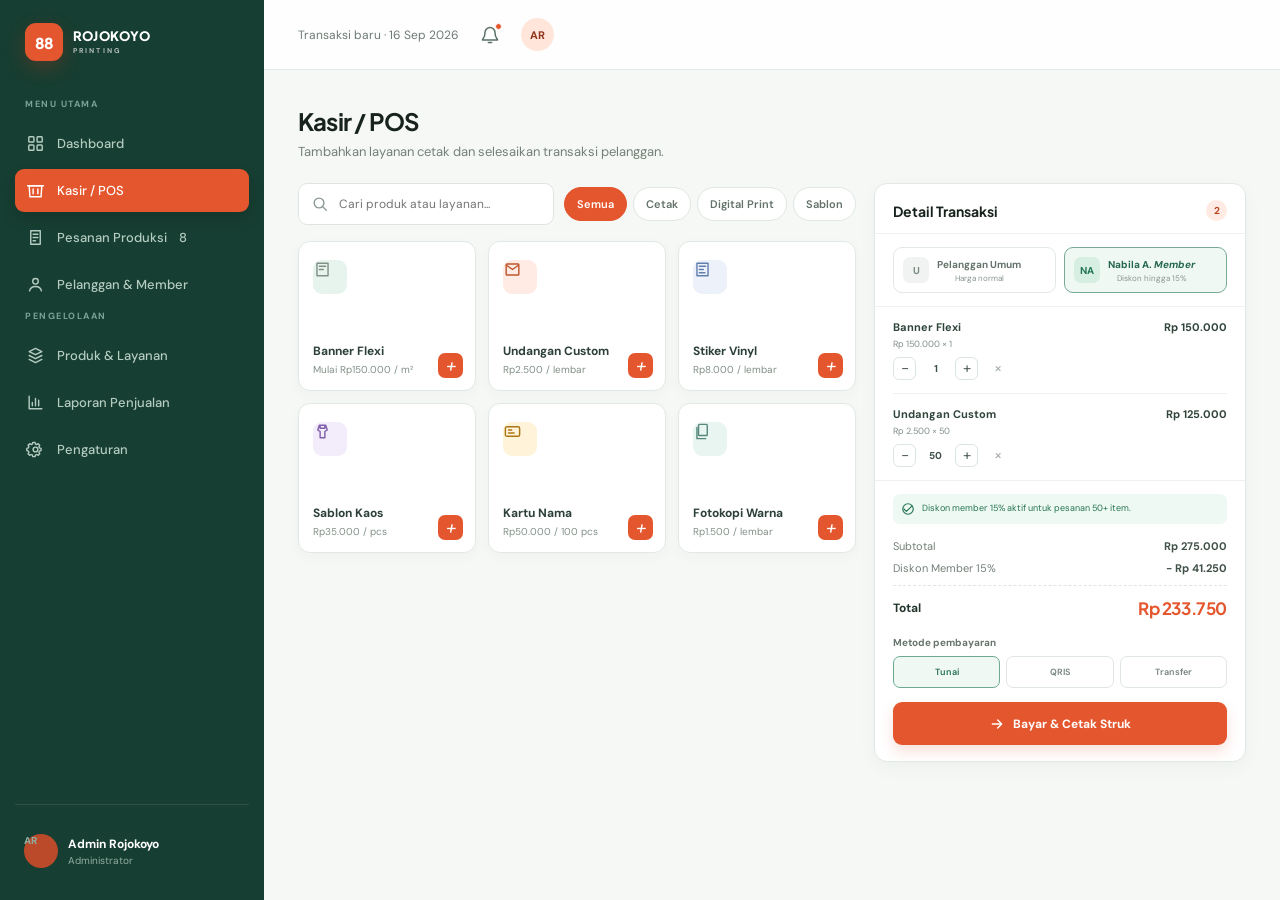
==== pos.html @ 355e7ff4 "Tambah fitur POS" ====
<!DOCTYPE html>
<html lang="id">
  <head>
    <meta charset="UTF-8" />
    <meta name="viewport" content="width=device-width, initial-scale=1.0" />
    <meta name="theme-color" content="#173e32" />
    <title>Kasir / POS | 88 Rojokoyo</title>
    <link rel="preconnect" href="https://fonts.googleapis.com" />
    <link rel="preconnect" href="https://fonts.gstatic.com" crossorigin />
    <link href="https://fonts.googleapis.com/css2?family=DM+Sans:wght@400;500;600;700&family=Plus+Jakarta+Sans:wght@600;700;800&display=swap" rel="stylesheet" />
    <link rel="stylesheet" href="style.css" />
  </head>
  <body>
    <div class="app-shell">
      <aside class="dashboard-sidebar" id="sidebar">
        <a class="brand" href="dashboard.html" aria-label="88 Rojokoyo"><span class="brand__mark">88</span><span class="brand__name">ROJOKOYO<small>PRINTING</small></span></a>
        <nav class="sidebar-menu" aria-label="Navigasi utama">
          <p class="sidebar-menu__label">MENU UTAMA</p>
          <a href="dashboard.html"><svg viewBox="0 0 24 24"><rect x="3.5" y="3.5" width="6.5" height="6.5" rx="1"/><rect x="14" y="3.5" width="6.5" height="6.5" rx="1"/><rect x="3.5" y="14" width="6.5" height="6.5" rx="1"/><rect x="14" y="14" width="6.5" height="6.5" rx="1"/></svg>Dashboard</a>
          <a class="is-active" href="pos.html"><svg viewBox="0 0 24 24"><path d="M4 6h16l-1 14H5L4 6Z"/><path d="M2 6h20M9 10v6M15 10v6"/></svg>Kasir / POS</a>
          <a href="pesanan.html"><svg viewBox="0 0 24 24"><path d="M6 3.5h12v17H6zM9 8h6M9 12h6M9 16h3"/></svg>Pesanan Produksi <span class="menu-badge">8</span></a>
          <a href="pelanggan.html"><svg viewBox="0 0 24 24"><circle cx="12" cy="8" r="3.5"/><path d="M4.5 20c.8-3.5 3.2-5.5 7.5-5.5s6.7 2 7.5 5.5"/></svg>Pelanggan &amp; Member</a>
          <p class="sidebar-menu__label sidebar-menu__label--spaced">PENGELOLAAN</p>
          <a href="produk.html"><svg viewBox="0 0 24 24"><path d="m4 7 8-4 8 4-8 4-8-4Z"/><path d="m4 12 8 4 8-4M4 17l8 4 8-4"/></svg>Produk &amp; Layanan</a>
          <a href="laporan.html"><svg viewBox="0 0 24 24"><path d="M4 20V4M4 20h16M8 16v-4M12 16V7M16 16v-7"/></svg>Laporan Penjualan</a>
          <a href="pengaturan.html"><svg viewBox="0 0 24 24"><circle cx="12" cy="12" r="3"/><path d="M19 13.4v-2.8l-2-.6a7.6 7.6 0 0 0-.7-1.6l1-1.8-2-2-1.8 1.1a7.6 7.6 0 0 0-1.6-.7L11.4 3H8.6L8 5a7.6 7.6 0 0 0-1.6.7L4.6 4.6l-2 2 1.1 1.8A7.6 7.6 0 0 0 3 10l-2 .6v2.8l2 .6c.2.6.4 1.1.7 1.6l-1.1 1.8 2 2 1.8-1.1c.5.3 1 .5 1.6.7l.6 2h2.8l.6-2c.6-.2 1.1-.4 1.6-.7l1.8 1.1 2-2-1.1-1.8c.3-.5.5-1 .7-1.6l2-.6Z"/></svg>Pengaturan</a>
        </nav>
        <div class="sidebar-bottom"><div class="sidebar-user"><span class="user-avatar">AR</span><span><strong>Admin Rojokoyo</strong><span>Administrator</span></span></div></div>
      </aside>
      <div class="sidebar-overlay" id="sidebarOverlay"></div>
      <main class="dashboard-main">
        <header class="dashboard-header"><button class="menu-button" id="sidebarToggle" type="button" aria-label="Buka menu"><svg viewBox="0 0 24 24"><path d="M4 7h16M4 12h16M4 17h16"/></svg></button><div class="dashboard-header__right"><span class="header-date">Transaksi baru · 16 Sep 2026</span><button class="notification-button" type="button" aria-label="Notifikasi"><svg viewBox="0 0 24 24"><path d="M18 9a6 6 0 0 0-12 0c0 7-3 7-3 9h18c0-2-3-2-3-9M10 21h4"/></svg><i></i></button><span class="header-avatar">AR</span></div></header>
        <div class="dashboard-content pos-content">
          <section class="pos-title"><h1>Kasir / POS</h1><p>Tambahkan layanan cetak dan selesaikan transaksi pelanggan.</p></section>
          <div class="pos-layout">
            <section class="pos-products" aria-label="Produk dan layanan">
              <div class="pos-toolbar"><label class="product-search"><svg viewBox="0 0 24 24"><circle cx="10.7" cy="10.7" r="6.5"/><path d="m16 16 4.5 4.5"/></svg><input id="productSearch" type="search" placeholder="Cari produk atau layanan..." /></label><div class="category-filters" id="categoryFilters"><button class="is-active" data-category="all">Semua</button><button data-category="cetak">Cetak</button><button data-category="digital">Digital Print</button><button data-category="sablon">Sablon</button></div></div>
              <div class="product-grid" id="productGrid">
                <button class="product-card" data-id="banner" data-category="cetak"><span class="product-card__icon"><svg viewBox="0 0 24 24"><path d="M5 4h14v16H5zM8 8h8M8 12h5"/></svg></span><strong>Banner Flexi</strong><span>Mulai Rp150.000 / m²</span><i class="product-card__add">+</i></button>
                <button class="product-card" data-id="undangan" data-category="cetak"><span class="product-card__icon"><svg viewBox="0 0 24 24"><rect x="4" y="5" width="16" height="14" rx="1"/><path d="m5 7 7 5 7-5"/></svg></span><strong>Undangan Custom</strong><span>Rp2.500 / lembar</span><i class="product-card__add">+</i></button>
                <button class="product-card" data-id="stiker" data-category="digital"><span class="product-card__icon"><svg viewBox="0 0 24 24"><path d="M5 4h14v16H5z"/><path d="M8 8h8M8 12h5M8 16h7"/></svg></span><strong>Stiker Vinyl</strong><span>Rp8.000 / lembar</span><i class="product-card__add">+</i></button>
                <button class="product-card" data-id="sablon" data-category="sablon"><span class="product-card__icon"><svg viewBox="0 0 24 24"><path d="M8 4h8l2 6-3 2v8H9v-8l-3-2 2-6ZM9 4v4h6V4"/></svg></span><strong>Sablon Kaos</strong><span>Rp35.000 / pcs</span><i class="product-card__add">+</i></button>
                <button class="product-card" data-id="kartu" data-category="cetak"><span class="product-card__icon"><svg viewBox="0 0 24 24"><rect x="3" y="6" width="18" height="12" rx="2"/><path d="M7 10h4M7 14h7"/></svg></span><strong>Kartu Nama</strong><span>Rp50.000 / 100 pcs</span><i class="product-card__add">+</i></button>
                <button class="product-card" data-id="fotokopi" data-category="digital"><span class="product-card__icon"><svg viewBox="0 0 24 24"><rect x="7" y="3" width="11" height="14" rx="1"/><path d="M5"/><path d="M5 7v14h11"/></svg></span><strong>Fotokopi Warna</strong><span>Rp1.500 / lembar</span><i class="product-card__add">+</i></button>
              </div>
            </section>
            <aside class="pos-summary"><section class="cart-panel"><header class="cart-panel__heading"><h2>Detail Transaksi</h2><span class="cart-count" id="cartCount">2</span></header><div class="customer-selector" id="customerSelector"><button class="customer-option" type="button" data-customer="regular"><span class="customer-option__avatar">U</span><span><strong>Pelanggan Umum</strong><small>Harga normal</small></span></button><button class="customer-option is-selected" type="button" data-customer="member"><span class="customer-option__avatar">NA</span><span><strong>Nabila A. <em>Member</em></strong><small>Diskon hingga 15%</small></span></button></div><div class="cart-items" id="cartItems"></div><div class="cart-summary"><div class="discount-note is-visible" id="discountNote"><svg viewBox="0 0 24 24"><path d="m5 12 4.2 4.2L19 6.5"/><circle cx="12" cy="12" r="9"/></svg><span>Diskon member 15% aktif untuk pesanan 50+ item.</span></div><div class="total-row"><span>Subtotal</span><b id="subtotal">Rp 275.000</b></div><div class="total-row"><span>Diskon <span id="discountLabel">Member 15%</span></span><b id="discount">- Rp 41.250</b></div><div class="total-row total-row--main"><span>Total</span><b id="total">Rp 233.750</b></div><span class="payment-label">Metode pembayaran</span><div class="payment-options" id="paymentOptions"><button class="is-selected" type="button" data-payment="Tunai">Tunai</button><button type="button" data-payment="QRIS">QRIS</button><button type="button" data-payment="Transfer">Transfer</button></div><button class="checkout-button" id="checkoutButton" type="button"><svg viewBox="0 0 24 24"><path d="M5 12h14M13 6l6 6-6 6"/></svg>Bayar &amp; Cetak Struk</button></div></section></aside>
          </div>
        </div>
      </main>
    </div>
    <div class="receipt-modal" id="receiptModal" role="dialog" aria-modal="true" aria-label="Transaksi berhasil"><div class="receipt-dialog"><section class="receipt-success"><span class="receipt-success__icon"><svg viewBox="0 0 24 24"><path d="m5 12 4.2 4.2L19 6.5"/></svg></span><h2>Transaksi berhasil</h2><p>Pesanan telah tersimpan dan siap diproses.</p></section><section class="receipt-paper"><div class="receipt-brand">88 ROJOKOYO<small>PRINTING &amp; ADVERTISING</small></div><p class="receipt-number">#TRX-2026-0916-024 · 16 Sep 2026, 10.30</p><div class="receipt-lines"><div class="receipt-line"><span>Pelanggan</span><b id="receiptCustomer">Nabila A. (Member)</b></div><div class="receipt-line"><span>Total item</span><b id="receiptItems">51 item</b></div><div class="receipt-line"><span>Pembayaran</span><b id="receiptPayment">Tunai</b></div><div class="receipt-line"><span>Diskon</span><b id="receiptDiscount">- Rp 41.250</b></div></div><div class="receipt-total"><span>TOTAL</span><b id="receiptTotal">Rp 233.750</b></div><div class="receipt-actions"><button id="closeReceipt" type="button">Tutup</button><button id="printReceipt" type="button">Cetak Struk</button></div></section></div></div>
    <script src="script.js"></script>
  </body>
</html>
---- style.css ----
:root {
  --orange: #e4572e;
  --orange-dark: #c9431e;
  --ink: #18231d;
  --muted: #69756e;
  --line: #dde4df;
  --soft: #f6f8f5;
  --white: #ffffff;
  --shadow: 0 20px 45px rgba(27, 51, 38, 0.13);
}

* { box-sizing: border-box; }

html { min-height: 100%; }

body {
  min-width: 320px;
  min-height: 100vh;
  margin: 0;
  color: var(--ink);
  font-family: "DM Sans", sans-serif;
  -webkit-font-smoothing: antialiased;
}

button, input { font: inherit; }

a { color: inherit; }

.login-page { min-height: 100vh; background: var(--white); }

.brand-panel {
  position: relative;
  display: none;
  overflow: hidden;
  min-height: 100vh;
  color: var(--white);
  background: linear-gradient(140deg, #1c4c3e 0%, #246150 54%, #1a3f35 100%);
}

.brand-panel::after {
  position: absolute;
  inset: 0;
  content: "";
  opacity: .4;
  background-image: radial-gradient(rgba(255,255,255,.18) 1px, transparent 1px);
  background-size: 20px 20px;
  mask-image: linear-gradient(to bottom, black, transparent 70%);
}

.brand-panel__content { position: relative; z-index: 2; max-width: 520px; margin: 0 auto; padding: 56px 48px; }

.brand { display: inline-flex; align-items: center; gap: 10px; text-decoration: none; }

.brand__mark {
  display: grid;
  width: 43px;
  height: 43px;
  place-items: center;
  border-radius: 13px;
  color: var(--white);
  background: var(--orange);
  font-family: "Plus Jakarta Sans", sans-serif;
  font-size: 17px;
  font-weight: 800;
  letter-spacing: -1px;
  box-shadow: 0 7px 18px rgba(172, 57, 22, .3);
}

.brand__name { color: var(--white); font-family: "Plus Jakarta Sans", sans-serif; font-size: 15px; font-weight: 800; letter-spacing: .2px; line-height: 1; }
.brand__name small { display: block; margin-top: 4px; color: rgba(255,255,255,.68); font-family: "DM Sans", sans-serif; font-size: 7px; font-weight: 700; letter-spacing: 2.1px; }

.brand-panel__copy { margin-top: clamp(110px, 20vh, 185px); }
.eyebrow { margin: 0 0 13px; color: var(--orange); font-size: 10px; font-weight: 700; letter-spacing: 1.8px; }
.brand-panel h1, .form-header h2 { margin: 0; font-family: "Plus Jakarta Sans", sans-serif; letter-spacing: -1.3px; }
.brand-panel h1 { max-width: 380px; font-size: clamp(35px, 4vw, 54px); line-height: 1.13; }
.brand-panel__copy > p:last-child { max-width: 370px; margin: 21px 0 0; color: rgba(255,255,255,.75); font-size: 16px; line-height: 1.75; }
.service-list { display: flex; flex-wrap: wrap; gap: 8px; margin-top: 38px; }
.service-list span { padding: 7px 12px; border: 1px solid rgba(255,255,255,.2); border-radius: 999px; color: rgba(255,255,255,.8); background: rgba(255,255,255,.06); font-size: 12px; }

.shape { position: absolute; z-index: 1; border-radius: 50%; border: 1px solid rgba(255,255,255,.12); }
.shape--one { width: 470px; height: 470px; right: -190px; top: -165px; box-shadow: 0 0 0 46px rgba(255,255,255,.035), 0 0 0 93px rgba(255,255,255,.025); }
.shape--two { width: 330px; height: 330px; left: -200px; bottom: -145px; background: rgba(222, 92, 52, .18); }

.print-card { position: absolute; z-index: 2; right: clamp(30px, 6vw, 90px); bottom: 60px; width: 174px; padding: 13px; border: 1px solid rgba(255,255,255,.18); border-radius: 16px; background: rgba(255,255,255,.11); box-shadow: 0 14px 28px rgba(0,0,0,.13); transform: rotate(-7deg); backdrop-filter: blur(7px); }
.print-card__top { display: flex; gap: 4px; }
.print-card__top i { display: block; width: 6px; height: 6px; border-radius: 50%; background: rgba(255,255,255,.7); }
.print-card__body { display: grid; gap: 8px; margin-top: 15px; }
.print-card__body span { height: 7px; border-radius: 20px; background: rgba(255,255,255,.4); }
.print-card__body span:nth-child(2) { width: 68%; }.print-card__body span:nth-child(3) { width: 83%; }.print-card__body span:nth-child(4) { width: 42%; }

.form-panel { display: grid; min-height: 100vh; align-items: center; padding: 32px 24px; background: linear-gradient(145deg, #fff 0%, #fbfcfa 100%); }
.form-panel__inner { width: 100%; max-width: 430px; margin: auto; }
.brand--mobile { margin-bottom: 64px; }.brand--mobile .brand__name { color: var(--ink); }.brand--mobile .brand__name small { color: var(--muted); }
.form-header { margin-bottom: 33px; }.form-header .eyebrow { margin-bottom: 11px; }.form-header h2 { font-size: 27px; line-height: 1.3; }.form-header > p:last-child { margin: 9px 0 0; color: var(--muted); font-size: 14px; line-height: 1.65; }

.login-form { display: grid; gap: 20px; }.field-group { position: relative; }.field-group label, .remember-me { color: #39453e; font-size: 13px; font-weight: 600; }.label-row { display: flex; justify-content: space-between; margin-bottom: 8px; }.forgot-link { color: var(--orange); font-size: 12px; font-weight: 600; text-decoration: none; }.forgot-link:hover { text-decoration: underline; }
.input-wrap { position: relative; display: flex; align-items: center; }.input-wrap > svg { position: absolute; left: 14px; width: 19px; height: 19px; fill: none; stroke: #87928b; stroke-linecap: round; stroke-linejoin: round; stroke-width: 1.8; pointer-events: none; }.input-wrap input { width: 100%; height: 50px; padding: 0 45px; border: 1px solid var(--line); border-radius: 11px; outline: 0; color: var(--ink); background: var(--white); font-size: 13px; transition: border-color .2s, box-shadow .2s; }.input-wrap input::placeholder { color: #a3aca7; }.input-wrap input:focus { border-color: var(--orange); box-shadow: 0 0 0 4px rgba(228,87,46,.11); }.input-wrap input.is-invalid { border-color: #d94444; }
.toggle-password { position: absolute; right: 11px; display: grid; width: 30px; height: 30px; padding: 0; place-items: center; border: 0; border-radius: 7px; color: #87928b; background: transparent; cursor: pointer; }.toggle-password:hover { background: var(--soft); }.toggle-password svg { width: 18px; height: 18px; fill: none; stroke: currentColor; stroke-linecap: round; stroke-linejoin: round; stroke-width: 1.8; }.eye-closed { display: none; }.toggle-password.is-visible .eye-open { display: none; }.toggle-password.is-visible .eye-closed { display: block; }
.field-error { min-height: 16px; margin: 5px 0 -4px; color: #c53131; font-size: 11px; }
.remember-me { display: flex; align-items: center; width: fit-content; gap: 9px; margin-top: -1px; cursor: pointer; user-select: none; }.remember-me input { position: absolute; width: 1px; height: 1px; opacity: 0; }.checkbox { display: grid; width: 17px; height: 17px; place-items: center; border: 1px solid #b6c0ba; border-radius: 5px; background: var(--white); transition: .2s; }.checkbox svg { width: 12px; height: 12px; fill: none; stroke: white; stroke-linecap: round; stroke-linejoin: round; stroke-width: 2.3; opacity: 0; }.remember-me input:checked + .checkbox { border-color: var(--orange); background: var(--orange); }.remember-me input:checked + .checkbox svg { opacity: 1; }.remember-me input:focus-visible + .checkbox { box-shadow: 0 0 0 4px rgba(228,87,46,.14); }
.submit-button { display: flex; height: 51px; align-items: center; justify-content: center; gap: 10px; margin-top: 6px; border: 0; border-radius: 11px; color: white; background: var(--orange); box-shadow: 0 10px 20px rgba(204,69,31,.18); font-size: 14px; font-weight: 700; cursor: pointer; transition: transform .2s, background .2s, box-shadow .2s; }.submit-button:hover { background: var(--orange-dark); box-shadow: 0 12px 24px rgba(204,69,31,.25); transform: translateY(-1px); }.submit-button:active { transform: translateY(0); }.submit-button svg { width: 19px; height: 19px; fill: none; stroke: currentColor; stroke-linecap: round; stroke-linejoin: round; stroke-width: 2; }
.help-text { margin: 30px 0 0; color: var(--muted); font-size: 12px; text-align: center; }.help-text a { color: var(--orange); font-weight: 700; text-decoration: none; }.help-text a:hover { text-decoration: underline; }
.demo-account { display: grid; grid-template-columns: 32px 1fr; gap: 9px 10px; align-items: center; margin-top: 24px; padding: 12px; border: 1px solid #f1d7cd; border-radius: 11px; background: #fff8f5; }.demo-account__icon { display: grid; width: 32px; height: 32px; place-items: center; border-radius: 8px; color: var(--orange); background: #ffe8df; }.demo-account__icon svg { width: 17px; height: 17px; fill: none; stroke: currentColor; stroke-linecap: round; stroke-linejoin: round; stroke-width: 1.8; }.demo-account strong, .demo-account span { display: block; }.demo-account strong { font-size: 11px; }.demo-account span { margin-top: 2px; color: #7b665e; font-size: 10px; }.demo-fill-button { grid-column: 2; width: fit-content; padding: 0; border: 0; color: var(--orange); background: transparent; font-size: 11px; font-weight: 700; cursor: pointer; }.demo-fill-button:hover { text-decoration: underline; }
.toast { position: fixed; right: 20px; bottom: 20px; z-index: 10; display: flex; max-width: calc(100% - 40px); align-items: center; gap: 9px; padding: 13px 15px; border: 1px solid #cbe4d8; border-radius: 10px; color: #1e5940; background: #f1fbf5; box-shadow: var(--shadow); font-size: 13px; font-weight: 600; opacity: 0; pointer-events: none; transform: translateY(12px); transition: .25s ease; }.toast.show { opacity: 1; transform: translateY(0); }.toast svg { flex: 0 0 auto; width: 19px; height: 19px; fill: none; stroke: currentColor; stroke-linecap: round; stroke-linejoin: round; stroke-width: 2.5; }

@media (min-width: 760px) {
  .login-page { display: grid; grid-template-columns: minmax(380px, 44%) 1fr; }
  .brand-panel { display: block; }
  .form-panel { padding: 48px; }
  .brand--mobile { display: none; }
}

@media (min-width: 1100px) { .login-page { grid-template-columns: minmax(450px, 46%) 1fr; }.form-panel__inner { max-width: 430px; }.form-header h2 { font-size: 30px; } }
@media (max-height: 680px) and (min-width: 760px) { .brand-panel__content { padding-top: 32px; }.brand-panel__copy { margin-top: 60px; }.print-card { bottom: 25px; } }

/* Dashboard */
.app-shell { min-height: 100vh; background: #f6f8f5; }
.dashboard-sidebar { position: fixed; inset: 0 auto 0 0; z-index: 30; display: flex; width: 264px; flex-direction: column; padding: 23px 15px; color: #d2e0d9; background: #173e32; transform: translateX(-100%); transition: transform .25s ease; }.dashboard-sidebar.is-open { transform: translateX(0); box-shadow: 16px 0 32px rgba(18,48,39,.2); }.dashboard-sidebar .brand { padding: 0 10px; }.dashboard-sidebar .brand__mark { width: 38px; height: 38px; border-radius: 11px; font-size: 15px; }.dashboard-sidebar .brand__name { font-size: 13px; }.sidebar-menu { display: grid; gap: 4px; margin-top: 37px; }.sidebar-menu__label { margin: 0 10px 8px; color: #79a497; font-size: 9px; font-weight: 700; letter-spacing: 1.5px; }.sidebar-menu a { display: flex; height: 43px; align-items: center; gap: 12px; padding: 0 11px; border-radius: 9px; color: #b5ccc1; font-size: 13px; font-weight: 500; text-decoration: none; transition: .18s; }.sidebar-menu a:hover { color: white; background: rgba(255,255,255,.07); }.sidebar-menu a.is-active { color: white; background: var(--orange); box-shadow: 0 7px 15px rgba(0,0,0,.13); }.sidebar-menu svg { width: 19px; height: 19px; fill: none; stroke: currentColor; stroke-linecap: round; stroke-linejoin: round; stroke-width: 1.8; }.sidebar-bottom { margin-top: auto; padding-top: 18px; border-top: 1px solid rgba(255,255,255,.1); }.sidebar-bottom a { color: #b5ccc1; }.sidebar-user { display: flex; align-items: center; gap: 10px; padding: 9px; }.user-avatar { display: grid; width: 34px; height: 34px; flex: 0 0 auto; place-items: center; border-radius: 50%; color: #ffe7dd; background: #ba4a2a; font-size: 12px; font-weight: 700; }.sidebar-user strong, .sidebar-user span { display: block; }.sidebar-user strong { color: white; font-size: 12px; }.sidebar-user span { margin-top: 2px; color: #92aea2; font-size: 10px; }
.sidebar-overlay { position: fixed; z-index: 20; inset: 0; opacity: 0; pointer-events: none; background: rgba(17,39,31,.42); transition: opacity .25s; }.sidebar-overlay.is-visible { opacity: 1; pointer-events: auto; }.dashboard-main { min-height: 100vh; }.dashboard-header { display: flex; height: 70px; align-items: center; justify-content: space-between; padding: 0 20px; border-bottom: 1px solid #e6ebe7; background: rgba(255,255,255,.88); }.menu-button { display: grid; width: 38px; height: 38px; padding: 0; place-items: center; border: 1px solid #dfe6e1; border-radius: 9px; color: #315348; background: white; cursor: pointer; }.menu-button svg { width: 20px; height: 20px; fill: none; stroke: currentColor; stroke-linecap: round; stroke-width: 2; }.dashboard-header__right { display: flex; align-items: center; gap: 12px; }.header-date { display: none; color: #6d7b73; font-size: 12px; }.notification-button { position: relative; display: grid; width: 38px; height: 38px; padding: 0; place-items: center; border: 0; border-radius: 9px; color: #597066; background: transparent; cursor: pointer; }.notification-button:hover { background: #edf2ee; }.notification-button svg { width: 20px; height: 20px; fill: none; stroke: currentColor; stroke-linecap: round; stroke-linejoin: round; stroke-width: 1.8; }.notification-button i { position: absolute; top: 7px; right: 7px; width: 7px; height: 7px; border: 1px solid white; border-radius: 50%; background: var(--orange); }.header-avatar { display: grid; width: 33px; height: 33px; place-items: center; border-radius: 50%; color: #8d351d; background: #ffe5da; font-size: 11px; font-weight: 700; }.dashboard-content { width: 100%; max-width: 1480px; margin: 0 auto; padding: 28px 20px 40px; }.dashboard-welcome { display: flex; flex-wrap: wrap; align-items: end; justify-content: space-between; gap: 14px; margin-bottom: 25px; }.dashboard-welcome h1 { margin: 0; font-family: "Plus Jakarta Sans", sans-serif; font-size: 24px; letter-spacing: -.8px; }.dashboard-welcome p { margin: 7px 0 0; color: #738078; font-size: 13px; }.new-order-button { display: inline-flex; height: 40px; align-items: center; gap: 7px; padding: 0 14px; border: 0; border-radius: 9px; color: white; background: var(--orange); box-shadow: 0 7px 14px rgba(206,76,35,.16); font-size: 12px; font-weight: 700; text-decoration: none; }.new-order-button svg { width: 16px; height: 16px; fill: none; stroke: currentColor; stroke-linecap: round; stroke-width: 2; }.stats-grid { display: grid; grid-template-columns: repeat(2, minmax(0,1fr)); gap: 12px; }.stat-card { min-width: 0; padding: 15px; border: 1px solid #e5ebe7; border-radius: 13px; background: white; box-shadow: 0 5px 16px rgba(34,61,48,.035); }.stat-card__top { display: flex; align-items: center; justify-content: space-between; gap: 4px; }.stat-card__label { color: #68766e; font-size: 10px; font-weight: 600; }.stat-icon { display: grid; width: 30px; height: 30px; flex: 0 0 auto; place-items: center; border-radius: 8px; }.stat-icon svg { width: 16px; height: 16px; fill: none; stroke: currentColor; stroke-linecap: round; stroke-linejoin: round; stroke-width: 1.8; }.stat-icon--green { color: #288361; background: #e5f5ee; }.stat-icon--orange { color: #d95731; background: #ffede6; }.stat-icon--blue { color: #477fc3; background: #eaf2fb; }.stat-icon--purple { color: #825db1; background: #f2ebfb; }.stat-card strong { display: block; overflow: hidden; margin-top: 14px; color: #20342b; font-family: "Plus Jakarta Sans", sans-serif; font-size: 17px; letter-spacing: -.5px; text-overflow: ellipsis; white-space: nowrap; }.stat-card__trend { display: block; margin-top: 7px; color: #7d8a83; font-size: 9px; }.stat-card__trend b { color: #229468; font-weight: 700; }.dashboard-grid { display: grid; gap: 16px; margin-top: 20px; }.panel { overflow: hidden; border: 1px solid #e5ebe7; border-radius: 13px; background: white; box-shadow: 0 5px 16px rgba(34,61,48,.035); }.panel-header { display: flex; align-items: center; justify-content: space-between; padding: 17px 17px 0; }.panel-header h2 { margin: 0; font-family: "Plus Jakarta Sans", sans-serif; font-size: 14px; letter-spacing: -.3px; }.panel-header a { color: var(--orange); font-size: 11px; font-weight: 700; text-decoration: none; }.chart { height: 205px; padding: 16px 13px 10px; }.chart svg { width: 100%; height: 100%; overflow: visible; }.chart .grid-line { stroke: #edf1ee; stroke-width: 1; }.chart .area { fill: url(#chartFill); }.chart .line { fill: none; stroke: var(--orange); stroke-linecap: round; stroke-linejoin: round; stroke-width: 3; }.chart .dot { fill: white; stroke: var(--orange); stroke-width: 3; }.chart-labels { display: flex; justify-content: space-between; padding: 0 16px 15px; color: #829087; font-size: 9px; }.orders-list { padding: 7px 17px 10px; }.order-row { display: grid; grid-template-columns: minmax(0,1fr) auto; align-items: center; gap: 9px; padding: 12px 0; border-bottom: 1px solid #eef1ef; }.order-row:last-child { border-bottom: 0; }.order-name { display: block; overflow: hidden; color: #2a4036; font-size: 12px; font-weight: 700; text-overflow: ellipsis; white-space: nowrap; }.order-meta { display: block; margin-top: 4px; color: #819087; font-size: 10px; }.status { padding: 5px 7px; border-radius: 99px; font-size: 9px; font-weight: 700; }.status--process { color: #a56913; background: #fff5db; }.status--ready { color: #24755c; background: #e6f7f0; }.status--design { color: #516d99; background: #eaf1fd; }.category-list { padding: 12px 17px 16px; }.category-row { display: grid; grid-template-columns: 82px 1fr 31px; align-items: center; gap: 9px; margin: 12px 0; color: #57675e; font-size: 10px; }.category-row b { color: #44564d; font-size: 10px; text-align: right; }.progress { height: 7px; overflow: hidden; border-radius: 99px; background: #eef2ef; }.progress i { display: block; height: 100%; border-radius: inherit; background: #3b866c; }.category-row:nth-child(2) .progress i { background: #e8754d; }.category-row:nth-child(3) .progress i { background: #7596c6; }.category-row:nth-child(4) .progress i { background: #9b80bd; }
@media (min-width: 560px) { .dashboard-content { padding: 32px 28px 45px; }.dashboard-header { padding: 0 28px; }.header-date { display: block; }.stats-grid { grid-template-columns: repeat(4, minmax(0,1fr)); }.stat-card { padding: 17px; }.stat-card strong { font-size: 19px; } }
@media (min-width: 950px) { .dashboard-sidebar { transform: translateX(0); }.sidebar-overlay, .menu-button { display: none; }.dashboard-main { margin-left: 264px; }.dashboard-header { padding: 0 34px; }.dashboard-content { padding: 36px 34px 45px; }.dashboard-welcome h1 { font-size: 27px; }.dashboard-grid { grid-template-columns: minmax(0, 1.55fr) minmax(280px, .75fr); }.panel--chart { grid-row: span 2; }.chart { height: 254px; }.orders-list { padding-top: 8px; } }

/* POS */
.pos-content { max-width: 1600px; }.pos-title { margin-bottom: 23px; }.pos-title h1 { margin: 0; font-family: "Plus Jakarta Sans", sans-serif; font-size: 24px; letter-spacing: -.8px; }.pos-title p { margin: 7px 0 0; color: #738078; font-size: 13px; }.pos-layout { display: grid; gap: 18px; }.pos-products { min-width: 0; }.pos-toolbar { display: flex; flex-wrap: wrap; gap: 10px; align-items: center; margin-bottom: 16px; }.product-search { position: relative; flex: 1 1 220px; }.product-search svg { position: absolute; top: 50%; left: 13px; width: 18px; height: 18px; fill: none; stroke: #89978f; stroke-linecap: round; stroke-linejoin: round; stroke-width: 1.8; transform: translateY(-50%); }.product-search input { width: 100%; height: 42px; padding: 0 13px 0 40px; border: 1px solid #dfe6e1; border-radius: 9px; outline: 0; color: var(--ink); background: white; font-size: 12px; }.product-search input:focus { border-color: var(--orange); box-shadow: 0 0 0 4px rgba(228,87,46,.1); }.category-filters { display: flex; max-width: 100%; gap: 6px; overflow-x: auto; scrollbar-width: none; }.category-filters::-webkit-scrollbar { display: none; }.category-filters button { height: 34px; padding: 0 12px; border: 1px solid #e0e7e2; border-radius: 99px; color: #637269; background: white; font-size: 11px; font-weight: 600; white-space: nowrap; cursor: pointer; }.category-filters button.is-active, .category-filters button:hover { border-color: #e4572e; color: white; background: var(--orange); }.product-grid { display: grid; grid-template-columns: repeat(2, minmax(0,1fr)); gap: 12px; }.product-card { position: relative; display: flex; min-height: 135px; flex-direction: column; padding: 14px; border: 1px solid #e2e9e4; border-radius: 12px; color: inherit; background: white; box-shadow: 0 4px 13px rgba(34,61,48,.03); text-align: left; cursor: pointer; transition: .2s; }.product-card:hover { border-color: #ebb6a4; box-shadow: 0 9px 20px rgba(117,62,42,.09); transform: translateY(-2px); }.product-card__icon { display: grid; width: 34px; height: 34px; place-items: center; border-radius: 9px; color: #38795f; background: #e7f4ed; }.product-card:nth-child(2) .product-card__icon { color: #bd572e; background: #ffebe4; }.product-card:nth-child(3) .product-card__icon { color: #627eaf; background: #edf2fa; }.product-card:nth-child(4) .product-card__icon { color: #815fad; background: #f3edfb; }.product-card:nth-child(5) .product-card__icon { color: #aa7616; background: #fff4d9; }.product-card:nth-child(6) .product-card__icon { color: #57877b; background: #e9f5f1; }.product-card__icon svg { width: 19px; height: 19px; fill: none; stroke: currentColor; stroke-linecap: round; stroke-linejoin: round; stroke-width: 1.8; }.product-card strong { display: block; margin-top: auto; color: #2c4037; font-size: 12px; }.product-card span { display: block; margin-top: 4px; color: #819087; font-size: 10px; }.product-card__add { position: absolute; right: 12px; bottom: 12px; display: grid; width: 25px; height: 25px; place-items: center; border-radius: 7px; color: white; background: var(--orange); font-size: 19px; font-weight: 400; line-height: 1; }.product-card.is-hidden { display: none; }
.pos-summary { min-width: 0; align-self: start; }.cart-panel { overflow: hidden; border: 1px solid #e2e9e4; border-radius: 13px; background: white; box-shadow: 0 6px 18px rgba(34,61,48,.045); }.cart-panel__heading { display: flex; align-items: center; justify-content: space-between; padding: 16px 16px 12px; border-bottom: 1px solid #edf1ef; }.cart-panel__heading h2 { margin: 0; font-family: "Plus Jakarta Sans", sans-serif; font-size: 14px; }.cart-count { display: grid; min-width: 21px; height: 21px; padding: 0 5px; place-items: center; border-radius: 50px; color: #b84423; background: #ffebe4; font-size: 10px; font-weight: 700; }.customer-selector { display: grid; grid-template-columns: 1fr 1fr; gap: 8px; padding: 13px 16px; border-bottom: 1px solid #edf1ef; }.customer-option { display: flex; align-items: center; gap: 8px; padding: 9px; border: 1px solid #e2e9e4; border-radius: 9px; color: #64736a; background: white; cursor: pointer; }.customer-option.is-selected { border-color: #78a995; color: #26674f; background: #eff8f3; }.customer-option__avatar { display: grid; width: 26px; height: 26px; flex: 0 0 auto; place-items: center; border-radius: 7px; color: #7c8b82; background: #f0f3f1; font-size: 10px; font-weight: 700; }.customer-option.is-selected .customer-option__avatar { color: #237555; background: #d7eee2; }.customer-option strong, .customer-option small { display: block; }.customer-option strong { font-size: 10px; }.customer-option small { margin-top: 2px; color: #89968f; font-size: 8px; }.cart-items { max-height: 285px; overflow: auto; padding: 0 16px; }.cart-item { display: grid; grid-template-columns: minmax(0,1fr) auto; gap: 7px 10px; padding: 13px 0; border-bottom: 1px solid #edf1ef; }.cart-item:last-child { border-bottom: none; }.cart-item__name { display: block; overflow: hidden; color: #30453a; font-size: 11px; font-weight: 700; text-overflow: ellipsis; white-space: nowrap; }.cart-item__price { display: block; margin-top: 4px; color: #819087; font-size: 9px; }.cart-item__total { color: #31443a; font-size: 11px; font-weight: 700; text-align: right; }.quantity-control { display: flex; grid-column: 1 / -1; align-items: center; gap: 5px; }.quantity-control button { display: grid; width: 23px; height: 23px; padding: 0; place-items: center; border: 1px solid #dce4df; border-radius: 6px; color: #506158; background: white; font-size: 15px; line-height: 1; cursor: pointer; }.quantity-control button:hover { border-color: #e5a78f; color: var(--orange); }.quantity-control span { display: grid; width: 29px; height: 23px; place-items: center; color: #3e5046; font-size: 10px; font-weight: 700; }.remove-item { margin-left: 3px; border: 0 !important; color: #a2aba5 !important; }.remove-item:hover { color: #cf5130 !important; background: #fff3ef; }.empty-cart { padding: 30px 10px; color: #8a978f; font-size: 12px; text-align: center; }.cart-summary { padding: 13px 16px 16px; border-top: 1px solid #edf1ef; }.discount-note { display: none; gap: 7px; align-items: flex-start; margin-bottom: 11px; padding: 8px; border-radius: 7px; color: #287456; background: #edf9f2; font-size: 9px; line-height: 1.45; }.discount-note.is-visible { display: flex; }.discount-note svg { width: 14px; height: 14px; flex: 0 0 auto; fill: none; stroke: currentColor; stroke-linecap: round; stroke-linejoin: round; stroke-width: 2; }.total-row { display: flex; align-items: center; justify-content: space-between; padding: 4px 0; color: #748178; font-size: 11px; }.total-row b { color: #405147; font-size: 11px; }.total-row--main { margin-top: 6px; padding-top: 11px; border-top: 1px dashed #dfe6e1; color: #22352b; font-size: 12px; font-weight: 700; }.total-row--main b { color: var(--orange); font-family: "Plus Jakarta Sans", sans-serif; font-size: 17px; letter-spacing: -.4px; }.payment-label { display: block; margin: 13px 0 7px; color: #67756d; font-size: 10px; font-weight: 700; }.payment-options { display: grid; grid-template-columns: repeat(3,1fr); gap: 6px; }.payment-options button { height: 32px; padding: 0 5px; border: 1px solid #e0e7e2; border-radius: 7px; color: #77847d; background: white; font-size: 9px; font-weight: 600; cursor: pointer; }.payment-options button.is-selected { border-color: #6dab91; color: #257052; background: #eff8f3; }.checkout-button { display: flex; width: 100%; height: 43px; align-items: center; justify-content: center; gap: 8px; margin-top: 14px; border: 0; border-radius: 9px; color: white; background: var(--orange); box-shadow: 0 7px 14px rgba(206,76,35,.16); font-size: 12px; font-weight: 700; cursor: pointer; }.checkout-button:disabled { cursor: not-allowed; opacity: .55; }.checkout-button svg { width: 16px; height: 16px; fill: none; stroke: currentColor; stroke-linecap: round; stroke-linejoin: round; stroke-width: 2; }
.receipt-modal { position: fixed; z-index: 50; inset: 0; display: grid; padding: 20px; place-items: center; opacity: 0; pointer-events: none; background: rgba(18,42,33,.55); transition: opacity .2s; }.receipt-modal.is-open { opacity: 1; pointer-events: auto; }.receipt-dialog { width: min(100%, 370px); max-height: calc(100vh - 40px); overflow: auto; border-radius: 15px; background: white; box-shadow: 0 20px 45px rgba(12,32,24,.25); transform: translateY(10px) scale(.98); transition: .2s; }.receipt-modal.is-open .receipt-dialog { transform: translateY(0) scale(1); }.receipt-success { padding: 19px 20px 14px; color: white; background: #237153; text-align: center; }.receipt-success__icon { display: grid; width: 32px; height: 32px; margin: 0 auto 7px; place-items: center; border: 1px solid rgba(255,255,255,.45); border-radius: 50%; }.receipt-success__icon svg { width: 18px; height: 18px; fill: none; stroke: white; stroke-linecap: round; stroke-linejoin: round; stroke-width: 2.5; }.receipt-success h2 { margin: 0; font-family: "Plus Jakarta Sans", sans-serif; font-size: 16px; }.receipt-success p { margin: 5px 0 0; color: #d9f0e4; font-size: 10px; }.receipt-paper { padding: 18px 20px 20px; }.receipt-brand { color: #2c4036; font-family: "Plus Jakarta Sans", sans-serif; font-size: 14px; font-weight: 800; text-align: center; }.receipt-brand small { display: block; margin-top: 3px; color: #849088; font-family: "DM Sans", sans-serif; font-size: 8px; font-weight: 600; letter-spacing: .8px; }.receipt-number { margin: 14px 0; color: #89958e; font-size: 10px; text-align: center; }.receipt-lines { padding: 9px 0; border-top: 1px dashed #d9e2dc; border-bottom: 1px dashed #d9e2dc; }.receipt-line { display: flex; justify-content: space-between; gap: 14px; margin: 6px 0; color: #647269; font-size: 10px; }.receipt-line b { color: #37483f; font-weight: 700; text-align: right; }.receipt-total { display: flex; align-items: center; justify-content: space-between; margin-top: 12px; color: #253b30; font-size: 11px; font-weight: 700; }.receipt-total b { color: var(--orange); font-family: "Plus Jakarta Sans", sans-serif; font-size: 16px; }.receipt-actions { display: grid; grid-template-columns: 1fr 1fr; gap: 8px; margin-top: 18px; }.receipt-actions button { height: 38px; border: 1px solid #dce6e0; border-radius: 8px; color: #52635a; background: white; font-size: 10px; font-weight: 700; cursor: pointer; }.receipt-actions button:last-child { border-color: var(--orange); color: white; background: var(--orange); }
@media (min-width: 600px) { .product-grid { grid-template-columns: repeat(3,minmax(0,1fr)); }.pos-toolbar { flex-wrap: nowrap; }.category-filters { flex: 0 1 auto; }.cart-panel__heading, .customer-selector, .cart-summary { padding-left: 18px; padding-right: 18px; }.cart-items { padding-left: 18px; padding-right: 18px; } }
@media (min-width: 1100px) { .pos-layout { grid-template-columns: minmax(0,1fr) 372px; align-items: start; }.pos-summary { position: sticky; top: 20px; }.product-grid { grid-template-columns: repeat(3,minmax(0,1fr)); }.product-card { min-height: 150px; }.cart-items { max-height: 330px; } }
@media print { body * { visibility: hidden; }.receipt-paper, .receipt-paper * { visibility: visible; }.receipt-paper { position: absolute; top: 0; left: 0; width: 80mm; } }
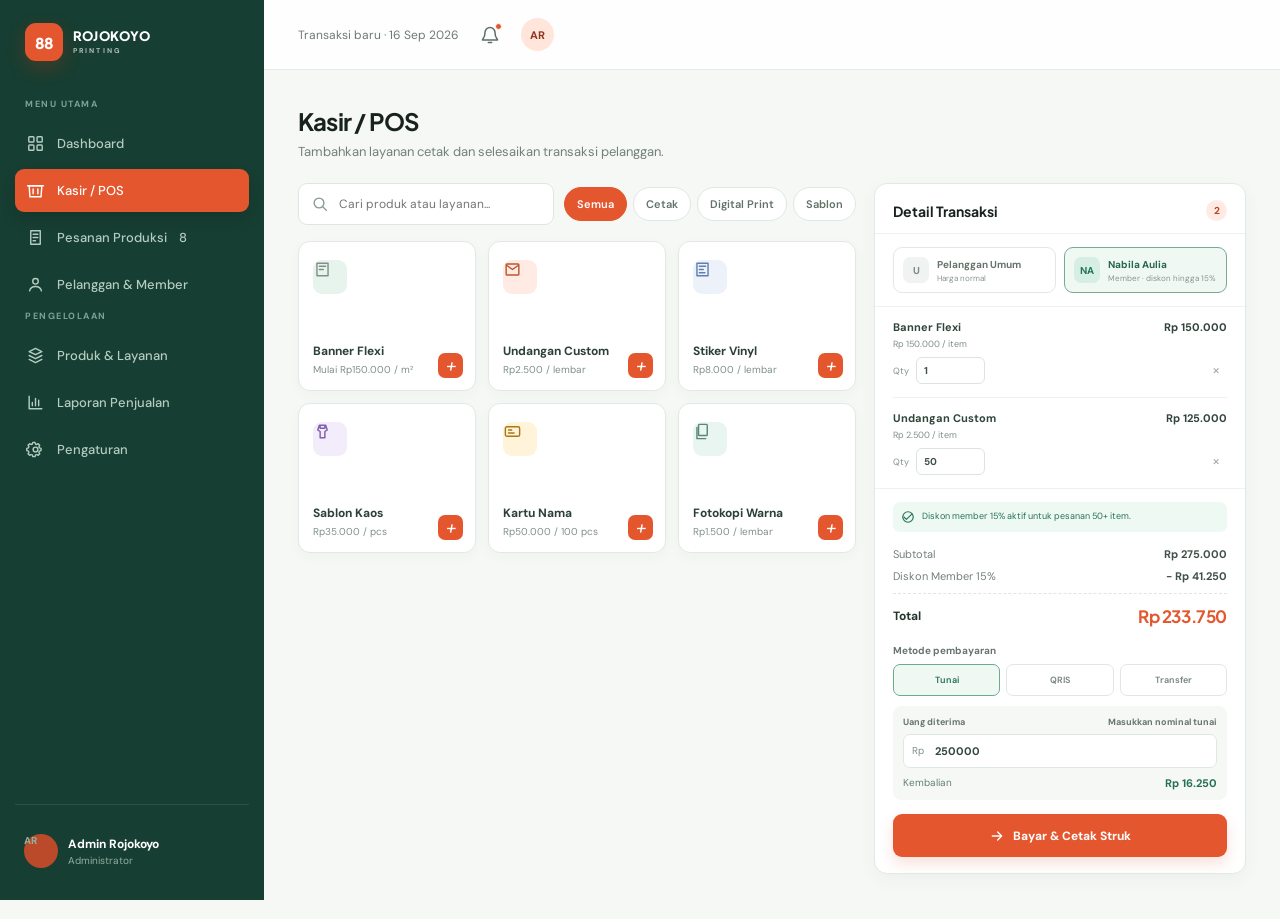
==== commit a7a03bad: "Tambah informasi member, qty fleksibel dan input uang diterima dan kembalian" ====
--- a/pos.html
+++ b/pos.html
@@ -44,7 +44,7 @@
                 <button class="product-card" data-id="fotokopi" data-category="digital"><span class="product-card__icon"><svg viewBox="0 0 24 24"><rect x="7" y="3" width="11" height="14" rx="1"/><path d="M5"/><path d="M5 7v14h11"/></svg></span><strong>Fotokopi Warna</strong><span>Rp1.500 / lembar</span><i class="product-card__add">+</i></button>
               </div>
             </section>
-            <aside class="pos-summary"><section class="cart-panel"><header class="cart-panel__heading"><h2>Detail Transaksi</h2><span class="cart-count" id="cartCount">2</span></header><div class="customer-selector" id="customerSelector"><button class="customer-option" type="button" data-customer="regular"><span class="customer-option__avatar">U</span><span><strong>Pelanggan Umum</strong><small>Harga normal</small></span></button><button class="customer-option is-selected" type="button" data-customer="member"><span class="customer-option__avatar">NA</span><span><strong>Nabila A. <em>Member</em></strong><small>Diskon hingga 15%</small></span></button></div><div class="cart-items" id="cartItems"></div><div class="cart-summary"><div class="discount-note is-visible" id="discountNote"><svg viewBox="0 0 24 24"><path d="m5 12 4.2 4.2L19 6.5"/><circle cx="12" cy="12" r="9"/></svg><span>Diskon member 15% aktif untuk pesanan 50+ item.</span></div><div class="total-row"><span>Subtotal</span><b id="subtotal">Rp 275.000</b></div><div class="total-row"><span>Diskon <span id="discountLabel">Member 15%</span></span><b id="discount">- Rp 41.250</b></div><div class="total-row total-row--main"><span>Total</span><b id="total">Rp 233.750</b></div><span class="payment-label">Metode pembayaran</span><div class="payment-options" id="paymentOptions"><button class="is-selected" type="button" data-payment="Tunai">Tunai</button><button type="button" data-payment="QRIS">QRIS</button><button type="button" data-payment="Transfer">Transfer</button></div><button class="checkout-button" id="checkoutButton" type="button"><svg viewBox="0 0 24 24"><path d="M5 12h14M13 6l6 6-6 6"/></svg>Bayar &amp; Cetak Struk</button></div></section></aside>
+            <aside class="pos-summary"><section class="cart-panel"><header class="cart-panel__heading"><h2>Detail Transaksi</h2><span class="cart-count" id="cartCount">2</span></header><div class="customer-selector" id="customerSelector"><button class="customer-option" type="button" data-customer="regular"><span class="customer-option__avatar">U</span><span><strong>Pelanggan Umum</strong><small>Harga normal</small></span></button><button class="customer-option is-selected" type="button" data-customer="member"><span class="customer-option__avatar" id="selectedMemberInitial">NA</span><span><strong id="selectedMemberName">Nabila Aulia</strong><small>Member · diskon hingga 15%</small></span></button></div><div class="member-picker" id="memberPicker"><label class="member-search"><svg viewBox="0 0 24 24"><circle cx="10.7" cy="10.7" r="6.5"/><path d="m16 16 4.5 4.5"/></svg><input id="memberSearch" type="search" placeholder="Cari nama atau nomor member..." autocomplete="off" /></label><div class="member-results" id="memberResults"></div></div><div class="cart-items" id="cartItems"></div><div class="cart-summary"><div class="discount-note is-visible" id="discountNote"><svg viewBox="0 0 24 24"><path d="m5 12 4.2 4.2L19 6.5"/><circle cx="12" cy="12" r="9"/></svg><span>Diskon member 15% aktif untuk pesanan 50+ item.</span></div><div class="total-row"><span>Subtotal</span><b id="subtotal">Rp 275.000</b></div><div class="total-row"><span>Diskon <span id="discountLabel">Member 15%</span></span><b id="discount">- Rp 41.250</b></div><div class="total-row total-row--main"><span>Total</span><b id="total">Rp 233.750</b></div><span class="payment-label">Metode pembayaran</span><div class="payment-options" id="paymentOptions"><button class="is-selected" type="button" data-payment="Tunai">Tunai</button><button type="button" data-payment="QRIS">QRIS</button><button type="button" data-payment="Transfer">Transfer</button></div><div class="cash-payment is-visible" id="cashPayment"><div class="cash-payment__label"><span>Uang diterima</span><span>Masukkan nominal tunai</span></div><label class="cash-input"><span>Rp</span><input id="cashPaid" type="number" value="250000" min="0" step="1000" inputmode="numeric" aria-label="Uang diterima" /></label><div class="change-row" id="changeRow"><span>Kembalian</span><b id="changeAmount">Rp 16.250</b></div></div><button class="checkout-button" id="checkoutButton" type="button"><svg viewBox="0 0 24 24"><path d="M5 12h14M13 6l6 6-6 6"/></svg>Bayar &amp; Cetak Struk</button></div></section></aside>
           </div>
         </div>
       </main>
--- a/style.css
+++ b/style.css
@@ -127,3 +127,6 @@
 @media (min-width: 600px) { .product-grid { grid-template-columns: repeat(3,minmax(0,1fr)); }.pos-toolbar { flex-wrap: nowrap; }.category-filters { flex: 0 1 auto; }.cart-panel__heading, .customer-selector, .cart-summary { padding-left: 18px; padding-right: 18px; }.cart-items { padding-left: 18px; padding-right: 18px; } }
 @media (min-width: 1100px) { .pos-layout { grid-template-columns: minmax(0,1fr) 372px; align-items: start; }.pos-summary { position: sticky; top: 20px; }.product-grid { grid-template-columns: repeat(3,minmax(0,1fr)); }.product-card { min-height: 150px; }.cart-items { max-height: 330px; } }
 @media print { body * { visibility: hidden; }.receipt-paper, .receipt-paper * { visibility: visible; }.receipt-paper { position: absolute; top: 0; left: 0; width: 80mm; } }
+
+/* POS interaction refinements */
+.customer-option { text-align: left; }.customer-option strong { overflow: hidden; text-overflow: ellipsis; white-space: nowrap; }.member-picker { display: none; padding: 0 16px 12px; border-bottom: 1px solid #edf1ef; }.member-picker.is-open { display: block; }.member-search { position: relative; display: block; }.member-search svg { position: absolute; top: 50%; left: 10px; width: 15px; height: 15px; fill: none; stroke: #86948b; stroke-linecap: round; stroke-linejoin: round; stroke-width: 2; transform: translateY(-50%); }.member-search input { width: 100%; height: 35px; padding: 0 10px 0 32px; border: 1px solid #dfe7e1; border-radius: 7px; outline: 0; color: #31453a; font-size: 10px; }.member-search input:focus { border-color: #71a891; }.member-results { display: grid; gap: 4px; max-height: 145px; margin-top: 7px; overflow: auto; }.member-result { display: flex; width: 100%; align-items: center; gap: 8px; padding: 7px; border: 0; border-radius: 7px; color: #41554a; background: transparent; text-align: left; cursor: pointer; }.member-result:hover { background: #eff8f3; }.member-result__avatar { display: grid; width: 23px; height: 23px; flex: 0 0 auto; place-items: center; border-radius: 6px; color: #3a7d61; background: #dff1e7; font-size: 8px; font-weight: 700; }.member-result strong, .member-result span { display: block; }.member-result strong { font-size: 10px; }.member-result span { margin-top: 1px; color: #87948d; font-size: 8px; }.member-empty { padding: 8px; color: #839087; font-size: 10px; text-align: center; }.quantity-control { gap: 7px; }.quantity-control label { color: #849189; font-size: 9px; }.quantity-input { width: 69px; height: 27px; padding: 0 7px; border: 1px solid #dce4df; border-radius: 6px; outline: 0; color: #3e5046; background: white; font-size: 10px; font-weight: 700; }.quantity-input:focus { border-color: #e78969; box-shadow: 0 0 0 3px rgba(228,87,46,.1); }.remove-item { display: grid; width: 23px; height: 23px; margin-left: auto; padding: 0; place-items: center; border: 0 !important; border-radius: 6px; color: #a2aba5 !important; background: transparent; font-size: 17px; cursor: pointer; }.remove-item:hover { color: #cf5130 !important; background: #fff3ef; }.cash-payment { display: none; margin-top: 10px; padding: 10px; border-radius: 8px; background: #f6f8f6; }.cash-payment.is-visible { display: block; }.cash-payment__label { display: flex; justify-content: space-between; margin-bottom: 6px; color: #68756e; font-size: 9px; font-weight: 700; }.cash-input { position: relative; }.cash-input span { position: absolute; top: 50%; left: 9px; color: #829087; font-size: 10px; transform: translateY(-50%); }.cash-input input { width: 100%; height: 34px; padding: 0 8px 0 31px; border: 1px solid #dfe7e2; border-radius: 7px; outline: 0; color: #33473c; background: white; font-size: 11px; font-weight: 700; }.cash-input input:focus { border-color: #73a991; }.change-row { display: flex; justify-content: space-between; margin-top: 8px; color: #668075; font-size: 10px; }.change-row b { color: #257052; font-size: 11px; }.change-row.is-short b { color: #c54b2b; }
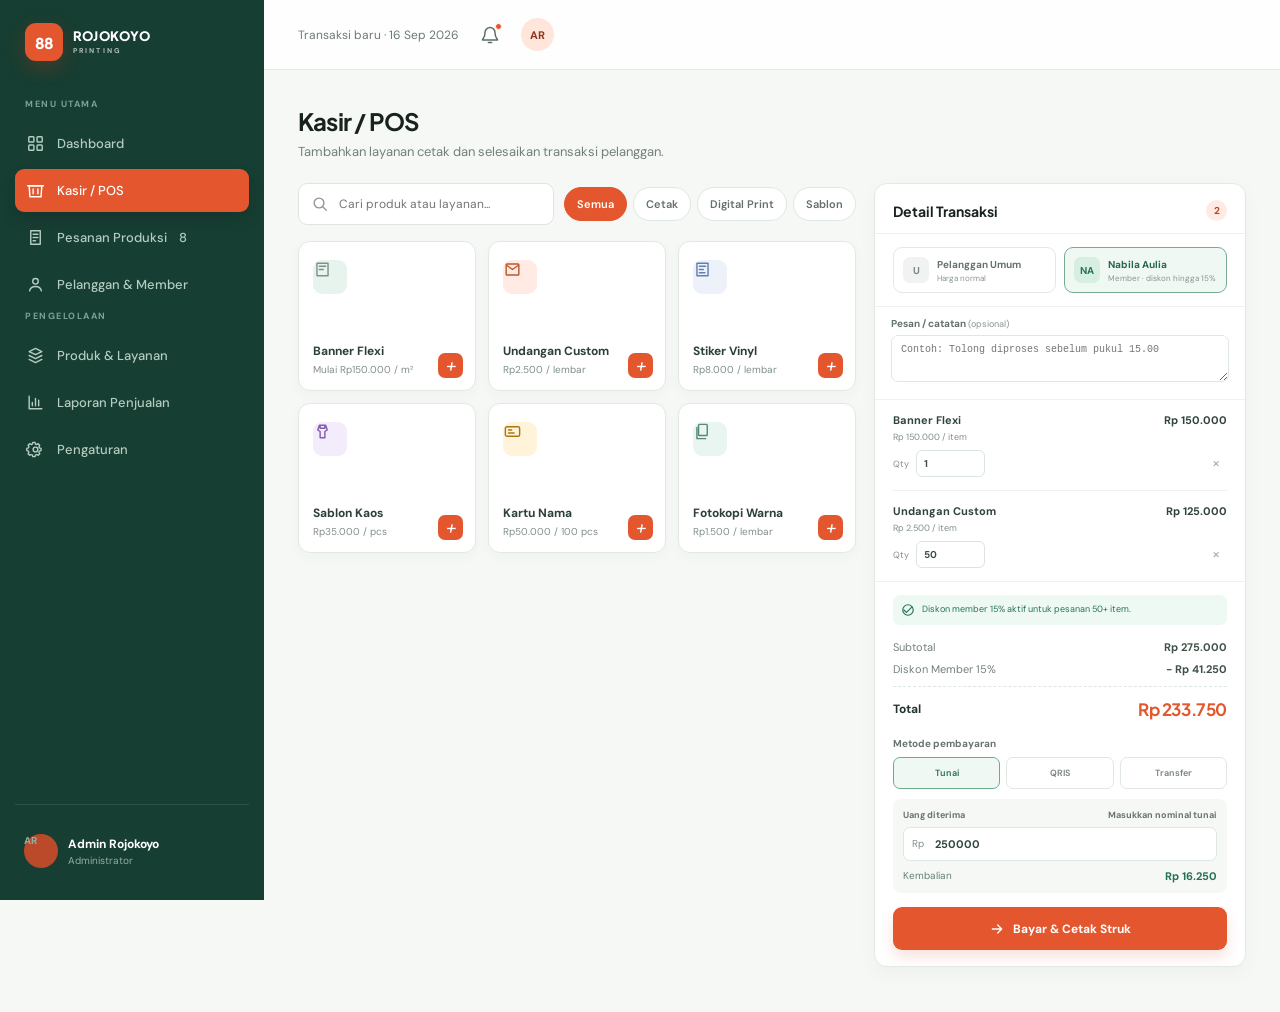
==== commit 78a0a9bd: "Tambah fitur pesanan produksi dan penyempurnaan POS" ====
--- a/pos.html
+++ b/pos.html
@@ -44,12 +44,12 @@
                 <button class="product-card" data-id="fotokopi" data-category="digital"><span class="product-card__icon"><svg viewBox="0 0 24 24"><rect x="7" y="3" width="11" height="14" rx="1"/><path d="M5"/><path d="M5 7v14h11"/></svg></span><strong>Fotokopi Warna</strong><span>Rp1.500 / lembar</span><i class="product-card__add">+</i></button>
               </div>
             </section>
-            <aside class="pos-summary"><section class="cart-panel"><header class="cart-panel__heading"><h2>Detail Transaksi</h2><span class="cart-count" id="cartCount">2</span></header><div class="customer-selector" id="customerSelector"><button class="customer-option" type="button" data-customer="regular"><span class="customer-option__avatar">U</span><span><strong>Pelanggan Umum</strong><small>Harga normal</small></span></button><button class="customer-option is-selected" type="button" data-customer="member"><span class="customer-option__avatar" id="selectedMemberInitial">NA</span><span><strong id="selectedMemberName">Nabila Aulia</strong><small>Member · diskon hingga 15%</small></span></button></div><div class="member-picker" id="memberPicker"><label class="member-search"><svg viewBox="0 0 24 24"><circle cx="10.7" cy="10.7" r="6.5"/><path d="m16 16 4.5 4.5"/></svg><input id="memberSearch" type="search" placeholder="Cari nama atau nomor member..." autocomplete="off" /></label><div class="member-results" id="memberResults"></div></div><div class="cart-items" id="cartItems"></div><div class="cart-summary"><div class="discount-note is-visible" id="discountNote"><svg viewBox="0 0 24 24"><path d="m5 12 4.2 4.2L19 6.5"/><circle cx="12" cy="12" r="9"/></svg><span>Diskon member 15% aktif untuk pesanan 50+ item.</span></div><div class="total-row"><span>Subtotal</span><b id="subtotal">Rp 275.000</b></div><div class="total-row"><span>Diskon <span id="discountLabel">Member 15%</span></span><b id="discount">- Rp 41.250</b></div><div class="total-row total-row--main"><span>Total</span><b id="total">Rp 233.750</b></div><span class="payment-label">Metode pembayaran</span><div class="payment-options" id="paymentOptions"><button class="is-selected" type="button" data-payment="Tunai">Tunai</button><button type="button" data-payment="QRIS">QRIS</button><button type="button" data-payment="Transfer">Transfer</button></div><div class="cash-payment is-visible" id="cashPayment"><div class="cash-payment__label"><span>Uang diterima</span><span>Masukkan nominal tunai</span></div><label class="cash-input"><span>Rp</span><input id="cashPaid" type="number" value="250000" min="0" step="1000" inputmode="numeric" aria-label="Uang diterima" /></label><div class="change-row" id="changeRow"><span>Kembalian</span><b id="changeAmount">Rp 16.250</b></div></div><button class="checkout-button" id="checkoutButton" type="button"><svg viewBox="0 0 24 24"><path d="M5 12h14M13 6l6 6-6 6"/></svg>Bayar &amp; Cetak Struk</button></div></section></aside>
+            <aside class="pos-summary"><section class="cart-panel"><header class="cart-panel__heading"><h2>Detail Transaksi</h2><span class="cart-count" id="cartCount">2</span></header><div class="customer-selector" id="customerSelector"><button class="customer-option" type="button" data-customer="regular"><span class="customer-option__avatar">U</span><span><strong>Pelanggan Umum</strong><small>Harga normal</small></span></button><button class="customer-option is-selected" type="button" data-customer="member"><span class="customer-option__avatar" id="selectedMemberInitial">NA</span><span><strong id="selectedMemberName">Nabila Aulia</strong><small>Member · diskon hingga 15%</small></span></button></div><div class="member-picker" id="memberPicker"><label class="member-search"><svg viewBox="0 0 24 24"><circle cx="10.7" cy="10.7" r="6.5"/><path d="m16 16 4.5 4.5"/></svg><input id="memberSearch" type="search" placeholder="Cari nama atau nomor member..." autocomplete="off" /></label><div class="member-results" id="memberResults"></div></div><div class="regular-customer-fields" id="regularCustomerFields"><label for="regularCustomerName">Nama pelanggan <span>*</span></label><input id="regularCustomerName" type="text" placeholder="Masukkan nama pelanggan" autocomplete="name" /><p class="regular-field-error" id="regularNameError"></p></div><div class="order-note-field"><label for="regularCustomerNote">Pesan / catatan <small>(opsional)</small></label><textarea id="regularCustomerNote" rows="2" placeholder="Contoh: Tolong diproses sebelum pukul 15.00"></textarea></div><div class="cart-items" id="cartItems"></div><div class="cart-summary"><div class="discount-note is-visible" id="discountNote"><svg viewBox="0 0 24 24"><path d="m5 12 4.2 4.2L19 6.5"/><circle cx="12" cy="12" r="9"/></svg><span>Diskon member 15% aktif untuk pesanan 50+ item.</span></div><div class="total-row"><span>Subtotal</span><b id="subtotal">Rp 275.000</b></div><div class="total-row"><span>Diskon <span id="discountLabel">Member 15%</span></span><b id="discount">- Rp 41.250</b></div><div class="total-row total-row--main"><span>Total</span><b id="total">Rp 233.750</b></div><span class="payment-label">Metode pembayaran</span><div class="payment-options" id="paymentOptions"><button class="is-selected" type="button" data-payment="Tunai">Tunai</button><button type="button" data-payment="QRIS">QRIS</button><button type="button" data-payment="Transfer">Transfer</button></div><div class="cash-payment is-visible" id="cashPayment"><div class="cash-payment__label"><span>Uang diterima</span><span>Masukkan nominal tunai</span></div><label class="cash-input"><span>Rp</span><input id="cashPaid" type="number" value="250000" min="0" step="1000" inputmode="numeric" aria-label="Uang diterima" /></label><div class="change-row" id="changeRow"><span>Kembalian</span><b id="changeAmount">Rp 16.250</b></div></div><button class="checkout-button" id="checkoutButton" type="button"><svg viewBox="0 0 24 24"><path d="M5 12h14M13 6l6 6-6 6"/></svg>Bayar &amp; Cetak Struk</button></div></section></aside>
           </div>
         </div>
       </main>
     </div>
-    <div class="receipt-modal" id="receiptModal" role="dialog" aria-modal="true" aria-label="Transaksi berhasil"><div class="receipt-dialog"><section class="receipt-success"><span class="receipt-success__icon"><svg viewBox="0 0 24 24"><path d="m5 12 4.2 4.2L19 6.5"/></svg></span><h2>Transaksi berhasil</h2><p>Pesanan telah tersimpan dan siap diproses.</p></section><section class="receipt-paper"><div class="receipt-brand">88 ROJOKOYO<small>PRINTING &amp; ADVERTISING</small></div><p class="receipt-number">#TRX-2026-0916-024 · 16 Sep 2026, 10.30</p><div class="receipt-lines"><div class="receipt-line"><span>Pelanggan</span><b id="receiptCustomer">Nabila A. (Member)</b></div><div class="receipt-line"><span>Total item</span><b id="receiptItems">51 item</b></div><div class="receipt-line"><span>Pembayaran</span><b id="receiptPayment">Tunai</b></div><div class="receipt-line"><span>Diskon</span><b id="receiptDiscount">- Rp 41.250</b></div></div><div class="receipt-total"><span>TOTAL</span><b id="receiptTotal">Rp 233.750</b></div><div class="receipt-actions"><button id="closeReceipt" type="button">Tutup</button><button id="printReceipt" type="button">Cetak Struk</button></div></section></div></div>
+    <div class="receipt-modal" id="receiptModal" role="dialog" aria-modal="true" aria-label="Transaksi berhasil"><div class="receipt-dialog"><section class="receipt-success"><span class="receipt-success__icon"><svg viewBox="0 0 24 24"><path d="m5 12 4.2 4.2L19 6.5"/></svg></span><h2>Transaksi berhasil</h2><p>Pesanan telah tersimpan dan siap diproses.</p></section><section class="receipt-paper"><div class="receipt-brand">88 ROJOKOYO<small>PRINTING &amp; ADVERTISING</small></div><p class="receipt-number">#TRX-2026-0916-024 · 16 Sep 2026, 10.30</p><section class="receipt-order"><header class="receipt-order__heading"><span>Rincian Pesanan</span><span>Total</span></header><div id="receiptOrderItems"></div></section><div class="receipt-lines"><div class="receipt-line"><span>Pelanggan</span><b id="receiptCustomer">Nabila A. (Member)</b></div><div class="receipt-line" id="receiptCustomerNoteRow" hidden><span>Catatan</span><b id="receiptCustomerNote"></b></div><div class="receipt-line"><span>Total item</span><b id="receiptItems">51 item</b></div><div class="receipt-line"><span>Pembayaran</span><b id="receiptPayment">Tunai</b></div><div class="receipt-line"><span>Diskon</span><b id="receiptDiscount">- Rp 41.250</b></div><div class="receipt-line" id="receiptCashPaidRow"><span>Uang diterima</span><b id="receiptCashPaid">Rp 250.000</b></div><div class="receipt-line" id="receiptChangeRow"><span>Kembalian</span><b id="receiptChange">Rp 16.250</b></div></div><div class="receipt-total"><span>TOTAL</span><b id="receiptTotal">Rp 233.750</b></div><div class="receipt-actions"><button id="closeReceipt" type="button">Tutup</button><button id="printReceipt" type="button">Cetak Struk</button></div></section></div></div>
     <script src="script.js"></script>
   </body>
 </html>
--- a/style.css
+++ b/style.css
@@ -9,9 +9,13 @@
   --shadow: 0 20px 45px rgba(27, 51, 38, 0.13);
 }
 
-* { box-sizing: border-box; }
-
-html { min-height: 100%; }
+* {
+  box-sizing: border-box;
+}
+
+html {
+  min-height: 100%;
+}
 
 body {
   min-width: 320px;
@@ -22,11 +26,19 @@
   -webkit-font-smoothing: antialiased;
 }
 
-button, input { font: inherit; }
-
-a { color: inherit; }
-
-.login-page { min-height: 100vh; background: var(--white); }
+button,
+input {
+  font: inherit;
+}
+
+a {
+  color: inherit;
+}
+
+.login-page {
+  min-height: 100vh;
+  background: var(--white);
+}
 
 .brand-panel {
   position: relative;
@@ -42,14 +54,25 @@
   inset: 0;
   content: "";
   opacity: .4;
-  background-image: radial-gradient(rgba(255,255,255,.18) 1px, transparent 1px);
+  background-image: radial-gradient(rgba(255, 255, 255, .18) 1px, transparent 1px);
   background-size: 20px 20px;
   mask-image: linear-gradient(to bottom, black, transparent 70%);
 }
 
-.brand-panel__content { position: relative; z-index: 2; max-width: 520px; margin: 0 auto; padding: 56px 48px; }
-
-.brand { display: inline-flex; align-items: center; gap: 10px; text-decoration: none; }
+.brand-panel__content {
+  position: relative;
+  z-index: 2;
+  max-width: 520px;
+  margin: 0 auto;
+  padding: 56px 48px;
+}
+
+.brand {
+  display: inline-flex;
+  align-items: center;
+  gap: 10px;
+  text-decoration: none;
+}
 
 .brand__mark {
   display: grid;
@@ -66,67 +89,2327 @@
   box-shadow: 0 7px 18px rgba(172, 57, 22, .3);
 }
 
-.brand__name { color: var(--white); font-family: "Plus Jakarta Sans", sans-serif; font-size: 15px; font-weight: 800; letter-spacing: .2px; line-height: 1; }
-.brand__name small { display: block; margin-top: 4px; color: rgba(255,255,255,.68); font-family: "DM Sans", sans-serif; font-size: 7px; font-weight: 700; letter-spacing: 2.1px; }
-
-.brand-panel__copy { margin-top: clamp(110px, 20vh, 185px); }
-.eyebrow { margin: 0 0 13px; color: var(--orange); font-size: 10px; font-weight: 700; letter-spacing: 1.8px; }
-.brand-panel h1, .form-header h2 { margin: 0; font-family: "Plus Jakarta Sans", sans-serif; letter-spacing: -1.3px; }
-.brand-panel h1 { max-width: 380px; font-size: clamp(35px, 4vw, 54px); line-height: 1.13; }
-.brand-panel__copy > p:last-child { max-width: 370px; margin: 21px 0 0; color: rgba(255,255,255,.75); font-size: 16px; line-height: 1.75; }
-.service-list { display: flex; flex-wrap: wrap; gap: 8px; margin-top: 38px; }
-.service-list span { padding: 7px 12px; border: 1px solid rgba(255,255,255,.2); border-radius: 999px; color: rgba(255,255,255,.8); background: rgba(255,255,255,.06); font-size: 12px; }
-
-.shape { position: absolute; z-index: 1; border-radius: 50%; border: 1px solid rgba(255,255,255,.12); }
-.shape--one { width: 470px; height: 470px; right: -190px; top: -165px; box-shadow: 0 0 0 46px rgba(255,255,255,.035), 0 0 0 93px rgba(255,255,255,.025); }
-.shape--two { width: 330px; height: 330px; left: -200px; bottom: -145px; background: rgba(222, 92, 52, .18); }
-
-.print-card { position: absolute; z-index: 2; right: clamp(30px, 6vw, 90px); bottom: 60px; width: 174px; padding: 13px; border: 1px solid rgba(255,255,255,.18); border-radius: 16px; background: rgba(255,255,255,.11); box-shadow: 0 14px 28px rgba(0,0,0,.13); transform: rotate(-7deg); backdrop-filter: blur(7px); }
-.print-card__top { display: flex; gap: 4px; }
-.print-card__top i { display: block; width: 6px; height: 6px; border-radius: 50%; background: rgba(255,255,255,.7); }
-.print-card__body { display: grid; gap: 8px; margin-top: 15px; }
-.print-card__body span { height: 7px; border-radius: 20px; background: rgba(255,255,255,.4); }
-.print-card__body span:nth-child(2) { width: 68%; }.print-card__body span:nth-child(3) { width: 83%; }.print-card__body span:nth-child(4) { width: 42%; }
-
-.form-panel { display: grid; min-height: 100vh; align-items: center; padding: 32px 24px; background: linear-gradient(145deg, #fff 0%, #fbfcfa 100%); }
-.form-panel__inner { width: 100%; max-width: 430px; margin: auto; }
-.brand--mobile { margin-bottom: 64px; }.brand--mobile .brand__name { color: var(--ink); }.brand--mobile .brand__name small { color: var(--muted); }
-.form-header { margin-bottom: 33px; }.form-header .eyebrow { margin-bottom: 11px; }.form-header h2 { font-size: 27px; line-height: 1.3; }.form-header > p:last-child { margin: 9px 0 0; color: var(--muted); font-size: 14px; line-height: 1.65; }
-
-.login-form { display: grid; gap: 20px; }.field-group { position: relative; }.field-group label, .remember-me { color: #39453e; font-size: 13px; font-weight: 600; }.label-row { display: flex; justify-content: space-between; margin-bottom: 8px; }.forgot-link { color: var(--orange); font-size: 12px; font-weight: 600; text-decoration: none; }.forgot-link:hover { text-decoration: underline; }
-.input-wrap { position: relative; display: flex; align-items: center; }.input-wrap > svg { position: absolute; left: 14px; width: 19px; height: 19px; fill: none; stroke: #87928b; stroke-linecap: round; stroke-linejoin: round; stroke-width: 1.8; pointer-events: none; }.input-wrap input { width: 100%; height: 50px; padding: 0 45px; border: 1px solid var(--line); border-radius: 11px; outline: 0; color: var(--ink); background: var(--white); font-size: 13px; transition: border-color .2s, box-shadow .2s; }.input-wrap input::placeholder { color: #a3aca7; }.input-wrap input:focus { border-color: var(--orange); box-shadow: 0 0 0 4px rgba(228,87,46,.11); }.input-wrap input.is-invalid { border-color: #d94444; }
-.toggle-password { position: absolute; right: 11px; display: grid; width: 30px; height: 30px; padding: 0; place-items: center; border: 0; border-radius: 7px; color: #87928b; background: transparent; cursor: pointer; }.toggle-password:hover { background: var(--soft); }.toggle-password svg { width: 18px; height: 18px; fill: none; stroke: currentColor; stroke-linecap: round; stroke-linejoin: round; stroke-width: 1.8; }.eye-closed { display: none; }.toggle-password.is-visible .eye-open { display: none; }.toggle-password.is-visible .eye-closed { display: block; }
-.field-error { min-height: 16px; margin: 5px 0 -4px; color: #c53131; font-size: 11px; }
-.remember-me { display: flex; align-items: center; width: fit-content; gap: 9px; margin-top: -1px; cursor: pointer; user-select: none; }.remember-me input { position: absolute; width: 1px; height: 1px; opacity: 0; }.checkbox { display: grid; width: 17px; height: 17px; place-items: center; border: 1px solid #b6c0ba; border-radius: 5px; background: var(--white); transition: .2s; }.checkbox svg { width: 12px; height: 12px; fill: none; stroke: white; stroke-linecap: round; stroke-linejoin: round; stroke-width: 2.3; opacity: 0; }.remember-me input:checked + .checkbox { border-color: var(--orange); background: var(--orange); }.remember-me input:checked + .checkbox svg { opacity: 1; }.remember-me input:focus-visible + .checkbox { box-shadow: 0 0 0 4px rgba(228,87,46,.14); }
-.submit-button { display: flex; height: 51px; align-items: center; justify-content: center; gap: 10px; margin-top: 6px; border: 0; border-radius: 11px; color: white; background: var(--orange); box-shadow: 0 10px 20px rgba(204,69,31,.18); font-size: 14px; font-weight: 700; cursor: pointer; transition: transform .2s, background .2s, box-shadow .2s; }.submit-button:hover { background: var(--orange-dark); box-shadow: 0 12px 24px rgba(204,69,31,.25); transform: translateY(-1px); }.submit-button:active { transform: translateY(0); }.submit-button svg { width: 19px; height: 19px; fill: none; stroke: currentColor; stroke-linecap: round; stroke-linejoin: round; stroke-width: 2; }
-.help-text { margin: 30px 0 0; color: var(--muted); font-size: 12px; text-align: center; }.help-text a { color: var(--orange); font-weight: 700; text-decoration: none; }.help-text a:hover { text-decoration: underline; }
-.demo-account { display: grid; grid-template-columns: 32px 1fr; gap: 9px 10px; align-items: center; margin-top: 24px; padding: 12px; border: 1px solid #f1d7cd; border-radius: 11px; background: #fff8f5; }.demo-account__icon { display: grid; width: 32px; height: 32px; place-items: center; border-radius: 8px; color: var(--orange); background: #ffe8df; }.demo-account__icon svg { width: 17px; height: 17px; fill: none; stroke: currentColor; stroke-linecap: round; stroke-linejoin: round; stroke-width: 1.8; }.demo-account strong, .demo-account span { display: block; }.demo-account strong { font-size: 11px; }.demo-account span { margin-top: 2px; color: #7b665e; font-size: 10px; }.demo-fill-button { grid-column: 2; width: fit-content; padding: 0; border: 0; color: var(--orange); background: transparent; font-size: 11px; font-weight: 700; cursor: pointer; }.demo-fill-button:hover { text-decoration: underline; }
-.toast { position: fixed; right: 20px; bottom: 20px; z-index: 10; display: flex; max-width: calc(100% - 40px); align-items: center; gap: 9px; padding: 13px 15px; border: 1px solid #cbe4d8; border-radius: 10px; color: #1e5940; background: #f1fbf5; box-shadow: var(--shadow); font-size: 13px; font-weight: 600; opacity: 0; pointer-events: none; transform: translateY(12px); transition: .25s ease; }.toast.show { opacity: 1; transform: translateY(0); }.toast svg { flex: 0 0 auto; width: 19px; height: 19px; fill: none; stroke: currentColor; stroke-linecap: round; stroke-linejoin: round; stroke-width: 2.5; }
+.brand__name {
+  color: var(--white);
+  font-family: "Plus Jakarta Sans", sans-serif;
+  font-size: 15px;
+  font-weight: 800;
+  letter-spacing: .2px;
+  line-height: 1;
+}
+
+.brand__name small {
+  display: block;
+  margin-top: 4px;
+  color: rgba(255, 255, 255, .68);
+  font-family: "DM Sans", sans-serif;
+  font-size: 7px;
+  font-weight: 700;
+  letter-spacing: 2.1px;
+}
+
+.brand-panel__copy {
+  margin-top: clamp(110px, 20vh, 185px);
+}
+
+.eyebrow {
+  margin: 0 0 13px;
+  color: var(--orange);
+  font-size: 10px;
+  font-weight: 700;
+  letter-spacing: 1.8px;
+}
+
+.brand-panel h1,
+.form-header h2 {
+  margin: 0;
+  font-family: "Plus Jakarta Sans", sans-serif;
+  letter-spacing: -1.3px;
+}
+
+.brand-panel h1 {
+  max-width: 380px;
+  font-size: clamp(35px, 4vw, 54px);
+  line-height: 1.13;
+}
+
+.brand-panel__copy>p:last-child {
+  max-width: 370px;
+  margin: 21px 0 0;
+  color: rgba(255, 255, 255, .75);
+  font-size: 16px;
+  line-height: 1.75;
+}
+
+.service-list {
+  display: flex;
+  flex-wrap: wrap;
+  gap: 8px;
+  margin-top: 38px;
+}
+
+.service-list span {
+  padding: 7px 12px;
+  border: 1px solid rgba(255, 255, 255, .2);
+  border-radius: 999px;
+  color: rgba(255, 255, 255, .8);
+  background: rgba(255, 255, 255, .06);
+  font-size: 12px;
+}
+
+.shape {
+  position: absolute;
+  z-index: 1;
+  border-radius: 50%;
+  border: 1px solid rgba(255, 255, 255, .12);
+}
+
+.shape--one {
+  width: 470px;
+  height: 470px;
+  right: -190px;
+  top: -165px;
+  box-shadow: 0 0 0 46px rgba(255, 255, 255, .035), 0 0 0 93px rgba(255, 255, 255, .025);
+}
+
+.shape--two {
+  width: 330px;
+  height: 330px;
+  left: -200px;
+  bottom: -145px;
+  background: rgba(222, 92, 52, .18);
+}
+
+.print-card {
+  position: absolute;
+  z-index: 2;
+  right: clamp(30px, 6vw, 90px);
+  bottom: 60px;
+  width: 174px;
+  padding: 13px;
+  border: 1px solid rgba(255, 255, 255, .18);
+  border-radius: 16px;
+  background: rgba(255, 255, 255, .11);
+  box-shadow: 0 14px 28px rgba(0, 0, 0, .13);
+  transform: rotate(-7deg);
+  backdrop-filter: blur(7px);
+}
+
+.print-card__top {
+  display: flex;
+  gap: 4px;
+}
+
+.print-card__top i {
+  display: block;
+  width: 6px;
+  height: 6px;
+  border-radius: 50%;
+  background: rgba(255, 255, 255, .7);
+}
+
+.print-card__body {
+  display: grid;
+  gap: 8px;
+  margin-top: 15px;
+}
+
+.print-card__body span {
+  height: 7px;
+  border-radius: 20px;
+  background: rgba(255, 255, 255, .4);
+}
+
+.print-card__body span:nth-child(2) {
+  width: 68%;
+}
+
+.print-card__body span:nth-child(3) {
+  width: 83%;
+}
+
+.print-card__body span:nth-child(4) {
+  width: 42%;
+}
+
+.form-panel {
+  display: grid;
+  min-height: 100vh;
+  align-items: center;
+  padding: 32px 24px;
+  background: linear-gradient(145deg, #fff 0%, #fbfcfa 100%);
+}
+
+.form-panel__inner {
+  width: 100%;
+  max-width: 430px;
+  margin: auto;
+}
+
+.brand--mobile {
+  margin-bottom: 64px;
+}
+
+.brand--mobile .brand__name {
+  color: var(--ink);
+}
+
+.brand--mobile .brand__name small {
+  color: var(--muted);
+}
+
+.form-header {
+  margin-bottom: 33px;
+}
+
+.form-header .eyebrow {
+  margin-bottom: 11px;
+}
+
+.form-header h2 {
+  font-size: 27px;
+  line-height: 1.3;
+}
+
+.form-header>p:last-child {
+  margin: 9px 0 0;
+  color: var(--muted);
+  font-size: 14px;
+  line-height: 1.65;
+}
+
+.login-form {
+  display: grid;
+  gap: 20px;
+}
+
+.field-group {
+  position: relative;
+}
+
+.field-group label,
+.remember-me {
+  color: #39453e;
+  font-size: 13px;
+  font-weight: 600;
+}
+
+.label-row {
+  display: flex;
+  justify-content: space-between;
+  margin-bottom: 8px;
+}
+
+.forgot-link {
+  color: var(--orange);
+  font-size: 12px;
+  font-weight: 600;
+  text-decoration: none;
+}
+
+.forgot-link:hover {
+  text-decoration: underline;
+}
+
+.input-wrap {
+  position: relative;
+  display: flex;
+  align-items: center;
+}
+
+.input-wrap>svg {
+  position: absolute;
+  left: 14px;
+  width: 19px;
+  height: 19px;
+  fill: none;
+  stroke: #87928b;
+  stroke-linecap: round;
+  stroke-linejoin: round;
+  stroke-width: 1.8;
+  pointer-events: none;
+}
+
+.input-wrap input {
+  width: 100%;
+  height: 50px;
+  padding: 0 45px;
+  border: 1px solid var(--line);
+  border-radius: 11px;
+  outline: 0;
+  color: var(--ink);
+  background: var(--white);
+  font-size: 13px;
+  transition: border-color .2s, box-shadow .2s;
+}
+
+.input-wrap input::placeholder {
+  color: #a3aca7;
+}
+
+.input-wrap input:focus {
+  border-color: var(--orange);
+  box-shadow: 0 0 0 4px rgba(228, 87, 46, .11);
+}
+
+.input-wrap input.is-invalid {
+  border-color: #d94444;
+}
+
+.toggle-password {
+  position: absolute;
+  right: 11px;
+  display: grid;
+  width: 30px;
+  height: 30px;
+  padding: 0;
+  place-items: center;
+  border: 0;
+  border-radius: 7px;
+  color: #87928b;
+  background: transparent;
+  cursor: pointer;
+}
+
+.toggle-password:hover {
+  background: var(--soft);
+}
+
+.toggle-password svg {
+  width: 18px;
+  height: 18px;
+  fill: none;
+  stroke: currentColor;
+  stroke-linecap: round;
+  stroke-linejoin: round;
+  stroke-width: 1.8;
+}
+
+.eye-closed {
+  display: none;
+}
+
+.toggle-password.is-visible .eye-open {
+  display: none;
+}
+
+.toggle-password.is-visible .eye-closed {
+  display: block;
+}
+
+.field-error {
+  min-height: 16px;
+  margin: 5px 0 -4px;
+  color: #c53131;
+  font-size: 11px;
+}
+
+.remember-me {
+  display: flex;
+  align-items: center;
+  width: fit-content;
+  gap: 9px;
+  margin-top: -1px;
+  cursor: pointer;
+  user-select: none;
+}
+
+.remember-me input {
+  position: absolute;
+  width: 1px;
+  height: 1px;
+  opacity: 0;
+}
+
+.checkbox {
+  display: grid;
+  width: 17px;
+  height: 17px;
+  place-items: center;
+  border: 1px solid #b6c0ba;
+  border-radius: 5px;
+  background: var(--white);
+  transition: .2s;
+}
+
+.checkbox svg {
+  width: 12px;
+  height: 12px;
+  fill: none;
+  stroke: white;
+  stroke-linecap: round;
+  stroke-linejoin: round;
+  stroke-width: 2.3;
+  opacity: 0;
+}
+
+.remember-me input:checked+.checkbox {
+  border-color: var(--orange);
+  background: var(--orange);
+}
+
+.remember-me input:checked+.checkbox svg {
+  opacity: 1;
+}
+
+.remember-me input:focus-visible+.checkbox {
+  box-shadow: 0 0 0 4px rgba(228, 87, 46, .14);
+}
+
+.submit-button {
+  display: flex;
+  height: 51px;
+  align-items: center;
+  justify-content: center;
+  gap: 10px;
+  margin-top: 6px;
+  border: 0;
+  border-radius: 11px;
+  color: white;
+  background: var(--orange);
+  box-shadow: 0 10px 20px rgba(204, 69, 31, .18);
+  font-size: 14px;
+  font-weight: 700;
+  cursor: pointer;
+  transition: transform .2s, background .2s, box-shadow .2s;
+}
+
+.submit-button:hover {
+  background: var(--orange-dark);
+  box-shadow: 0 12px 24px rgba(204, 69, 31, .25);
+  transform: translateY(-1px);
+}
+
+.submit-button:active {
+  transform: translateY(0);
+}
+
+.submit-button svg {
+  width: 19px;
+  height: 19px;
+  fill: none;
+  stroke: currentColor;
+  stroke-linecap: round;
+  stroke-linejoin: round;
+  stroke-width: 2;
+}
+
+.help-text {
+  margin: 30px 0 0;
+  color: var(--muted);
+  font-size: 12px;
+  text-align: center;
+}
+
+.help-text a {
+  color: var(--orange);
+  font-weight: 700;
+  text-decoration: none;
+}
+
+.help-text a:hover {
+  text-decoration: underline;
+}
+
+.demo-account {
+  display: grid;
+  grid-template-columns: 32px 1fr;
+  gap: 9px 10px;
+  align-items: center;
+  margin-top: 24px;
+  padding: 12px;
+  border: 1px solid #f1d7cd;
+  border-radius: 11px;
+  background: #fff8f5;
+}
+
+.demo-account__icon {
+  display: grid;
+  width: 32px;
+  height: 32px;
+  place-items: center;
+  border-radius: 8px;
+  color: var(--orange);
+  background: #ffe8df;
+}
+
+.demo-account__icon svg {
+  width: 17px;
+  height: 17px;
+  fill: none;
+  stroke: currentColor;
+  stroke-linecap: round;
+  stroke-linejoin: round;
+  stroke-width: 1.8;
+}
+
+.demo-account strong,
+.demo-account span {
+  display: block;
+}
+
+.demo-account strong {
+  font-size: 11px;
+}
+
+.demo-account span {
+  margin-top: 2px;
+  color: #7b665e;
+  font-size: 10px;
+}
+
+.demo-fill-button {
+  grid-column: 2;
+  width: fit-content;
+  padding: 0;
+  border: 0;
+  color: var(--orange);
+  background: transparent;
+  font-size: 11px;
+  font-weight: 700;
+  cursor: pointer;
+}
+
+.demo-fill-button:hover {
+  text-decoration: underline;
+}
+
+.toast {
+  position: fixed;
+  right: 20px;
+  bottom: 20px;
+  z-index: 10;
+  display: flex;
+  max-width: calc(100% - 40px);
+  align-items: center;
+  gap: 9px;
+  padding: 13px 15px;
+  border: 1px solid #cbe4d8;
+  border-radius: 10px;
+  color: #1e5940;
+  background: #f1fbf5;
+  box-shadow: var(--shadow);
+  font-size: 13px;
+  font-weight: 600;
+  opacity: 0;
+  pointer-events: none;
+  transform: translateY(12px);
+  transition: .25s ease;
+}
+
+.toast.show {
+  opacity: 1;
+  transform: translateY(0);
+}
+
+.toast svg {
+  flex: 0 0 auto;
+  width: 19px;
+  height: 19px;
+  fill: none;
+  stroke: currentColor;
+  stroke-linecap: round;
+  stroke-linejoin: round;
+  stroke-width: 2.5;
+}
 
 @media (min-width: 760px) {
-  .login-page { display: grid; grid-template-columns: minmax(380px, 44%) 1fr; }
-  .brand-panel { display: block; }
-  .form-panel { padding: 48px; }
-  .brand--mobile { display: none; }
-}
-
-@media (min-width: 1100px) { .login-page { grid-template-columns: minmax(450px, 46%) 1fr; }.form-panel__inner { max-width: 430px; }.form-header h2 { font-size: 30px; } }
-@media (max-height: 680px) and (min-width: 760px) { .brand-panel__content { padding-top: 32px; }.brand-panel__copy { margin-top: 60px; }.print-card { bottom: 25px; } }
+  .login-page {
+    display: grid;
+    grid-template-columns: minmax(380px, 44%) 1fr;
+  }
+
+  .brand-panel {
+    display: block;
+  }
+
+  .form-panel {
+    padding: 48px;
+  }
+
+  .brand--mobile {
+    display: none;
+  }
+}
+
+@media (min-width: 1100px) {
+  .login-page {
+    grid-template-columns: minmax(450px, 46%) 1fr;
+  }
+
+  .form-panel__inner {
+    max-width: 430px;
+  }
+
+  .form-header h2 {
+    font-size: 30px;
+  }
+}
+
+@media (max-height: 680px) and (min-width: 760px) {
+  .brand-panel__content {
+    padding-top: 32px;
+  }
+
+  .brand-panel__copy {
+    margin-top: 60px;
+  }
+
+  .print-card {
+    bottom: 25px;
+  }
+}
 
 /* Dashboard */
-.app-shell { min-height: 100vh; background: #f6f8f5; }
-.dashboard-sidebar { position: fixed; inset: 0 auto 0 0; z-index: 30; display: flex; width: 264px; flex-direction: column; padding: 23px 15px; color: #d2e0d9; background: #173e32; transform: translateX(-100%); transition: transform .25s ease; }.dashboard-sidebar.is-open { transform: translateX(0); box-shadow: 16px 0 32px rgba(18,48,39,.2); }.dashboard-sidebar .brand { padding: 0 10px; }.dashboard-sidebar .brand__mark { width: 38px; height: 38px; border-radius: 11px; font-size: 15px; }.dashboard-sidebar .brand__name { font-size: 13px; }.sidebar-menu { display: grid; gap: 4px; margin-top: 37px; }.sidebar-menu__label { margin: 0 10px 8px; color: #79a497; font-size: 9px; font-weight: 700; letter-spacing: 1.5px; }.sidebar-menu a { display: flex; height: 43px; align-items: center; gap: 12px; padding: 0 11px; border-radius: 9px; color: #b5ccc1; font-size: 13px; font-weight: 500; text-decoration: none; transition: .18s; }.sidebar-menu a:hover { color: white; background: rgba(255,255,255,.07); }.sidebar-menu a.is-active { color: white; background: var(--orange); box-shadow: 0 7px 15px rgba(0,0,0,.13); }.sidebar-menu svg { width: 19px; height: 19px; fill: none; stroke: currentColor; stroke-linecap: round; stroke-linejoin: round; stroke-width: 1.8; }.sidebar-bottom { margin-top: auto; padding-top: 18px; border-top: 1px solid rgba(255,255,255,.1); }.sidebar-bottom a { color: #b5ccc1; }.sidebar-user { display: flex; align-items: center; gap: 10px; padding: 9px; }.user-avatar { display: grid; width: 34px; height: 34px; flex: 0 0 auto; place-items: center; border-radius: 50%; color: #ffe7dd; background: #ba4a2a; font-size: 12px; font-weight: 700; }.sidebar-user strong, .sidebar-user span { display: block; }.sidebar-user strong { color: white; font-size: 12px; }.sidebar-user span { margin-top: 2px; color: #92aea2; font-size: 10px; }
-.sidebar-overlay { position: fixed; z-index: 20; inset: 0; opacity: 0; pointer-events: none; background: rgba(17,39,31,.42); transition: opacity .25s; }.sidebar-overlay.is-visible { opacity: 1; pointer-events: auto; }.dashboard-main { min-height: 100vh; }.dashboard-header { display: flex; height: 70px; align-items: center; justify-content: space-between; padding: 0 20px; border-bottom: 1px solid #e6ebe7; background: rgba(255,255,255,.88); }.menu-button { display: grid; width: 38px; height: 38px; padding: 0; place-items: center; border: 1px solid #dfe6e1; border-radius: 9px; color: #315348; background: white; cursor: pointer; }.menu-button svg { width: 20px; height: 20px; fill: none; stroke: currentColor; stroke-linecap: round; stroke-width: 2; }.dashboard-header__right { display: flex; align-items: center; gap: 12px; }.header-date { display: none; color: #6d7b73; font-size: 12px; }.notification-button { position: relative; display: grid; width: 38px; height: 38px; padding: 0; place-items: center; border: 0; border-radius: 9px; color: #597066; background: transparent; cursor: pointer; }.notification-button:hover { background: #edf2ee; }.notification-button svg { width: 20px; height: 20px; fill: none; stroke: currentColor; stroke-linecap: round; stroke-linejoin: round; stroke-width: 1.8; }.notification-button i { position: absolute; top: 7px; right: 7px; width: 7px; height: 7px; border: 1px solid white; border-radius: 50%; background: var(--orange); }.header-avatar { display: grid; width: 33px; height: 33px; place-items: center; border-radius: 50%; color: #8d351d; background: #ffe5da; font-size: 11px; font-weight: 700; }.dashboard-content { width: 100%; max-width: 1480px; margin: 0 auto; padding: 28px 20px 40px; }.dashboard-welcome { display: flex; flex-wrap: wrap; align-items: end; justify-content: space-between; gap: 14px; margin-bottom: 25px; }.dashboard-welcome h1 { margin: 0; font-family: "Plus Jakarta Sans", sans-serif; font-size: 24px; letter-spacing: -.8px; }.dashboard-welcome p { margin: 7px 0 0; color: #738078; font-size: 13px; }.new-order-button { display: inline-flex; height: 40px; align-items: center; gap: 7px; padding: 0 14px; border: 0; border-radius: 9px; color: white; background: var(--orange); box-shadow: 0 7px 14px rgba(206,76,35,.16); font-size: 12px; font-weight: 700; text-decoration: none; }.new-order-button svg { width: 16px; height: 16px; fill: none; stroke: currentColor; stroke-linecap: round; stroke-width: 2; }.stats-grid { display: grid; grid-template-columns: repeat(2, minmax(0,1fr)); gap: 12px; }.stat-card { min-width: 0; padding: 15px; border: 1px solid #e5ebe7; border-radius: 13px; background: white; box-shadow: 0 5px 16px rgba(34,61,48,.035); }.stat-card__top { display: flex; align-items: center; justify-content: space-between; gap: 4px; }.stat-card__label { color: #68766e; font-size: 10px; font-weight: 600; }.stat-icon { display: grid; width: 30px; height: 30px; flex: 0 0 auto; place-items: center; border-radius: 8px; }.stat-icon svg { width: 16px; height: 16px; fill: none; stroke: currentColor; stroke-linecap: round; stroke-linejoin: round; stroke-width: 1.8; }.stat-icon--green { color: #288361; background: #e5f5ee; }.stat-icon--orange { color: #d95731; background: #ffede6; }.stat-icon--blue { color: #477fc3; background: #eaf2fb; }.stat-icon--purple { color: #825db1; background: #f2ebfb; }.stat-card strong { display: block; overflow: hidden; margin-top: 14px; color: #20342b; font-family: "Plus Jakarta Sans", sans-serif; font-size: 17px; letter-spacing: -.5px; text-overflow: ellipsis; white-space: nowrap; }.stat-card__trend { display: block; margin-top: 7px; color: #7d8a83; font-size: 9px; }.stat-card__trend b { color: #229468; font-weight: 700; }.dashboard-grid { display: grid; gap: 16px; margin-top: 20px; }.panel { overflow: hidden; border: 1px solid #e5ebe7; border-radius: 13px; background: white; box-shadow: 0 5px 16px rgba(34,61,48,.035); }.panel-header { display: flex; align-items: center; justify-content: space-between; padding: 17px 17px 0; }.panel-header h2 { margin: 0; font-family: "Plus Jakarta Sans", sans-serif; font-size: 14px; letter-spacing: -.3px; }.panel-header a { color: var(--orange); font-size: 11px; font-weight: 700; text-decoration: none; }.chart { height: 205px; padding: 16px 13px 10px; }.chart svg { width: 100%; height: 100%; overflow: visible; }.chart .grid-line { stroke: #edf1ee; stroke-width: 1; }.chart .area { fill: url(#chartFill); }.chart .line { fill: none; stroke: var(--orange); stroke-linecap: round; stroke-linejoin: round; stroke-width: 3; }.chart .dot { fill: white; stroke: var(--orange); stroke-width: 3; }.chart-labels { display: flex; justify-content: space-between; padding: 0 16px 15px; color: #829087; font-size: 9px; }.orders-list { padding: 7px 17px 10px; }.order-row { display: grid; grid-template-columns: minmax(0,1fr) auto; align-items: center; gap: 9px; padding: 12px 0; border-bottom: 1px solid #eef1ef; }.order-row:last-child { border-bottom: 0; }.order-name { display: block; overflow: hidden; color: #2a4036; font-size: 12px; font-weight: 700; text-overflow: ellipsis; white-space: nowrap; }.order-meta { display: block; margin-top: 4px; color: #819087; font-size: 10px; }.status { padding: 5px 7px; border-radius: 99px; font-size: 9px; font-weight: 700; }.status--process { color: #a56913; background: #fff5db; }.status--ready { color: #24755c; background: #e6f7f0; }.status--design { color: #516d99; background: #eaf1fd; }.category-list { padding: 12px 17px 16px; }.category-row { display: grid; grid-template-columns: 82px 1fr 31px; align-items: center; gap: 9px; margin: 12px 0; color: #57675e; font-size: 10px; }.category-row b { color: #44564d; font-size: 10px; text-align: right; }.progress { height: 7px; overflow: hidden; border-radius: 99px; background: #eef2ef; }.progress i { display: block; height: 100%; border-radius: inherit; background: #3b866c; }.category-row:nth-child(2) .progress i { background: #e8754d; }.category-row:nth-child(3) .progress i { background: #7596c6; }.category-row:nth-child(4) .progress i { background: #9b80bd; }
-@media (min-width: 560px) { .dashboard-content { padding: 32px 28px 45px; }.dashboard-header { padding: 0 28px; }.header-date { display: block; }.stats-grid { grid-template-columns: repeat(4, minmax(0,1fr)); }.stat-card { padding: 17px; }.stat-card strong { font-size: 19px; } }
-@media (min-width: 950px) { .dashboard-sidebar { transform: translateX(0); }.sidebar-overlay, .menu-button { display: none; }.dashboard-main { margin-left: 264px; }.dashboard-header { padding: 0 34px; }.dashboard-content { padding: 36px 34px 45px; }.dashboard-welcome h1 { font-size: 27px; }.dashboard-grid { grid-template-columns: minmax(0, 1.55fr) minmax(280px, .75fr); }.panel--chart { grid-row: span 2; }.chart { height: 254px; }.orders-list { padding-top: 8px; } }
+.app-shell {
+  min-height: 100vh;
+  background: #f6f8f5;
+}
+
+.dashboard-sidebar {
+  position: fixed;
+  inset: 0 auto 0 0;
+  z-index: 30;
+  display: flex;
+  width: 264px;
+  flex-direction: column;
+  padding: 23px 15px;
+  color: #d2e0d9;
+  background: #173e32;
+  transform: translateX(-100%);
+  transition: transform .25s ease;
+}
+
+.dashboard-sidebar.is-open {
+  transform: translateX(0);
+  box-shadow: 16px 0 32px rgba(18, 48, 39, .2);
+}
+
+.dashboard-sidebar .brand {
+  padding: 0 10px;
+}
+
+.dashboard-sidebar .brand__mark {
+  width: 38px;
+  height: 38px;
+  border-radius: 11px;
+  font-size: 15px;
+}
+
+.dashboard-sidebar .brand__name {
+  font-size: 13px;
+}
+
+.sidebar-menu {
+  display: grid;
+  gap: 4px;
+  margin-top: 37px;
+}
+
+.sidebar-menu__label {
+  margin: 0 10px 8px;
+  color: #79a497;
+  font-size: 9px;
+  font-weight: 700;
+  letter-spacing: 1.5px;
+}
+
+.sidebar-menu a {
+  display: flex;
+  height: 43px;
+  align-items: center;
+  gap: 12px;
+  padding: 0 11px;
+  border-radius: 9px;
+  color: #b5ccc1;
+  font-size: 13px;
+  font-weight: 500;
+  text-decoration: none;
+  transition: .18s;
+}
+
+.sidebar-menu a:hover {
+  color: white;
+  background: rgba(255, 255, 255, .07);
+}
+
+.sidebar-menu a.is-active {
+  color: white;
+  background: var(--orange);
+  box-shadow: 0 7px 15px rgba(0, 0, 0, .13);
+}
+
+.sidebar-menu svg {
+  width: 19px;
+  height: 19px;
+  fill: none;
+  stroke: currentColor;
+  stroke-linecap: round;
+  stroke-linejoin: round;
+  stroke-width: 1.8;
+}
+
+.sidebar-bottom {
+  margin-top: auto;
+  padding-top: 18px;
+  border-top: 1px solid rgba(255, 255, 255, .1);
+}
+
+.sidebar-bottom a {
+  color: #b5ccc1;
+}
+
+.sidebar-user {
+  display: flex;
+  align-items: center;
+  gap: 10px;
+  padding: 9px;
+}
+
+.user-avatar {
+  display: grid;
+  width: 34px;
+  height: 34px;
+  flex: 0 0 auto;
+  place-items: center;
+  border-radius: 50%;
+  color: #ffe7dd;
+  background: #ba4a2a;
+  font-size: 12px;
+  font-weight: 700;
+}
+
+.sidebar-user strong,
+.sidebar-user span {
+  display: block;
+}
+
+.sidebar-user strong {
+  color: white;
+  font-size: 12px;
+}
+
+.sidebar-user span {
+  margin-top: 2px;
+  color: #92aea2;
+  font-size: 10px;
+}
+
+.sidebar-overlay {
+  position: fixed;
+  z-index: 20;
+  inset: 0;
+  opacity: 0;
+  pointer-events: none;
+  background: rgba(17, 39, 31, .42);
+  transition: opacity .25s;
+}
+
+.sidebar-overlay.is-visible {
+  opacity: 1;
+  pointer-events: auto;
+}
+
+.dashboard-main {
+  min-height: 100vh;
+}
+
+.dashboard-header {
+  display: flex;
+  height: 70px;
+  align-items: center;
+  justify-content: space-between;
+  padding: 0 20px;
+  border-bottom: 1px solid #e6ebe7;
+  background: rgba(255, 255, 255, .88);
+}
+
+.menu-button {
+  display: grid;
+  width: 38px;
+  height: 38px;
+  padding: 0;
+  place-items: center;
+  border: 1px solid #dfe6e1;
+  border-radius: 9px;
+  color: #315348;
+  background: white;
+  cursor: pointer;
+}
+
+.menu-button svg {
+  width: 20px;
+  height: 20px;
+  fill: none;
+  stroke: currentColor;
+  stroke-linecap: round;
+  stroke-width: 2;
+}
+
+.dashboard-header__right {
+  display: flex;
+  align-items: center;
+  gap: 12px;
+}
+
+.header-date {
+  display: none;
+  color: #6d7b73;
+  font-size: 12px;
+}
+
+.notification-button {
+  position: relative;
+  display: grid;
+  width: 38px;
+  height: 38px;
+  padding: 0;
+  place-items: center;
+  border: 0;
+  border-radius: 9px;
+  color: #597066;
+  background: transparent;
+  cursor: pointer;
+}
+
+.notification-button:hover {
+  background: #edf2ee;
+}
+
+.notification-button svg {
+  width: 20px;
+  height: 20px;
+  fill: none;
+  stroke: currentColor;
+  stroke-linecap: round;
+  stroke-linejoin: round;
+  stroke-width: 1.8;
+}
+
+.notification-button i {
+  position: absolute;
+  top: 7px;
+  right: 7px;
+  width: 7px;
+  height: 7px;
+  border: 1px solid white;
+  border-radius: 50%;
+  background: var(--orange);
+}
+
+.header-avatar {
+  display: grid;
+  width: 33px;
+  height: 33px;
+  place-items: center;
+  border-radius: 50%;
+  color: #8d351d;
+  background: #ffe5da;
+  font-size: 11px;
+  font-weight: 700;
+}
+
+.dashboard-content {
+  width: 100%;
+  max-width: 1480px;
+  margin: 0 auto;
+  padding: 28px 20px 40px;
+}
+
+.dashboard-welcome {
+  display: flex;
+  flex-wrap: wrap;
+  align-items: end;
+  justify-content: space-between;
+  gap: 14px;
+  margin-bottom: 25px;
+}
+
+.dashboard-welcome h1 {
+  margin: 0;
+  font-family: "Plus Jakarta Sans", sans-serif;
+  font-size: 24px;
+  letter-spacing: -.8px;
+}
+
+.dashboard-welcome p {
+  margin: 7px 0 0;
+  color: #738078;
+  font-size: 13px;
+}
+
+.new-order-button {
+  display: inline-flex;
+  height: 40px;
+  align-items: center;
+  gap: 7px;
+  padding: 0 14px;
+  border: 0;
+  border-radius: 9px;
+  color: white;
+  background: var(--orange);
+  box-shadow: 0 7px 14px rgba(206, 76, 35, .16);
+  font-size: 12px;
+  font-weight: 700;
+  text-decoration: none;
+}
+
+.new-order-button svg {
+  width: 16px;
+  height: 16px;
+  fill: none;
+  stroke: currentColor;
+  stroke-linecap: round;
+  stroke-width: 2;
+}
+
+.stats-grid {
+  display: grid;
+  grid-template-columns: repeat(2, minmax(0, 1fr));
+  gap: 12px;
+}
+
+.stat-card {
+  min-width: 0;
+  padding: 15px;
+  border: 1px solid #e5ebe7;
+  border-radius: 13px;
+  background: white;
+  box-shadow: 0 5px 16px rgba(34, 61, 48, .035);
+}
+
+.stat-card__top {
+  display: flex;
+  align-items: center;
+  justify-content: space-between;
+  gap: 4px;
+}
+
+.stat-card__label {
+  color: #68766e;
+  font-size: 10px;
+  font-weight: 600;
+}
+
+.stat-icon {
+  display: grid;
+  width: 30px;
+  height: 30px;
+  flex: 0 0 auto;
+  place-items: center;
+  border-radius: 8px;
+}
+
+.stat-icon svg {
+  width: 16px;
+  height: 16px;
+  fill: none;
+  stroke: currentColor;
+  stroke-linecap: round;
+  stroke-linejoin: round;
+  stroke-width: 1.8;
+}
+
+.stat-icon--green {
+  color: #288361;
+  background: #e5f5ee;
+}
+
+.stat-icon--orange {
+  color: #d95731;
+  background: #ffede6;
+}
+
+.stat-icon--blue {
+  color: #477fc3;
+  background: #eaf2fb;
+}
+
+.stat-icon--purple {
+  color: #825db1;
+  background: #f2ebfb;
+}
+
+.stat-card strong {
+  display: block;
+  overflow: hidden;
+  margin-top: 14px;
+  color: #20342b;
+  font-family: "Plus Jakarta Sans", sans-serif;
+  font-size: 17px;
+  letter-spacing: -.5px;
+  text-overflow: ellipsis;
+  white-space: nowrap;
+}
+
+.stat-card__trend {
+  display: block;
+  margin-top: 7px;
+  color: #7d8a83;
+  font-size: 9px;
+}
+
+.stat-card__trend b {
+  color: #229468;
+  font-weight: 700;
+}
+
+.dashboard-grid {
+  display: grid;
+  gap: 16px;
+  margin-top: 20px;
+}
+
+.panel {
+  overflow: hidden;
+  border: 1px solid #e5ebe7;
+  border-radius: 13px;
+  background: white;
+  box-shadow: 0 5px 16px rgba(34, 61, 48, .035);
+}
+
+.panel-header {
+  display: flex;
+  align-items: center;
+  justify-content: space-between;
+  padding: 17px 17px 0;
+}
+
+.panel-header h2 {
+  margin: 0;
+  font-family: "Plus Jakarta Sans", sans-serif;
+  font-size: 14px;
+  letter-spacing: -.3px;
+}
+
+.panel-header a {
+  color: var(--orange);
+  font-size: 11px;
+  font-weight: 700;
+  text-decoration: none;
+}
+
+.chart {
+  height: 205px;
+  padding: 16px 13px 10px;
+}
+
+.chart svg {
+  width: 100%;
+  height: 100%;
+  overflow: visible;
+}
+
+.chart .grid-line {
+  stroke: #edf1ee;
+  stroke-width: 1;
+}
+
+.chart .area {
+  fill: url(#chartFill);
+}
+
+.chart .line {
+  fill: none;
+  stroke: var(--orange);
+  stroke-linecap: round;
+  stroke-linejoin: round;
+  stroke-width: 3;
+}
+
+.chart .dot {
+  fill: white;
+  stroke: var(--orange);
+  stroke-width: 3;
+}
+
+.chart-labels {
+  display: flex;
+  justify-content: space-between;
+  padding: 0 16px 15px;
+  color: #829087;
+  font-size: 9px;
+}
+
+.orders-list {
+  padding: 7px 17px 10px;
+}
+
+.order-row {
+  display: grid;
+  grid-template-columns: minmax(0, 1fr) auto;
+  align-items: center;
+  gap: 9px;
+  padding: 12px 0;
+  border-bottom: 1px solid #eef1ef;
+}
+
+.order-row:last-child {
+  border-bottom: 0;
+}
+
+.order-name {
+  display: block;
+  overflow: hidden;
+  color: #2a4036;
+  font-size: 12px;
+  font-weight: 700;
+  text-overflow: ellipsis;
+  white-space: nowrap;
+}
+
+.order-meta {
+  display: block;
+  margin-top: 4px;
+  color: #819087;
+  font-size: 10px;
+}
+
+.status {
+  padding: 5px 7px;
+  border-radius: 99px;
+  font-size: 9px;
+  font-weight: 700;
+}
+
+.status--process {
+  color: #a56913;
+  background: #fff5db;
+}
+
+.status--ready {
+  color: #24755c;
+  background: #e6f7f0;
+}
+
+.status--design {
+  color: #516d99;
+  background: #eaf1fd;
+}
+
+.category-list {
+  padding: 12px 17px 16px;
+}
+
+.category-row {
+  display: grid;
+  grid-template-columns: 82px 1fr 31px;
+  align-items: center;
+  gap: 9px;
+  margin: 12px 0;
+  color: #57675e;
+  font-size: 10px;
+}
+
+.category-row b {
+  color: #44564d;
+  font-size: 10px;
+  text-align: right;
+}
+
+.progress {
+  height: 7px;
+  overflow: hidden;
+  border-radius: 99px;
+  background: #eef2ef;
+}
+
+.progress i {
+  display: block;
+  height: 100%;
+  border-radius: inherit;
+  background: #3b866c;
+}
+
+.category-row:nth-child(2) .progress i {
+  background: #e8754d;
+}
+
+.category-row:nth-child(3) .progress i {
+  background: #7596c6;
+}
+
+.category-row:nth-child(4) .progress i {
+  background: #9b80bd;
+}
+
+@media (min-width: 560px) {
+  .dashboard-content {
+    padding: 32px 28px 45px;
+  }
+
+  .dashboard-header {
+    padding: 0 28px;
+  }
+
+  .header-date {
+    display: block;
+  }
+
+  .stats-grid {
+    grid-template-columns: repeat(4, minmax(0, 1fr));
+  }
+
+  .stat-card {
+    padding: 17px;
+  }
+
+  .stat-card strong {
+    font-size: 19px;
+  }
+}
+
+@media (min-width: 950px) {
+  .dashboard-sidebar {
+    transform: translateX(0);
+  }
+
+  .sidebar-overlay,
+  .menu-button {
+    display: none;
+  }
+
+  .dashboard-main {
+    margin-left: 264px;
+  }
+
+  .dashboard-header {
+    padding: 0 34px;
+  }
+
+  .dashboard-content {
+    padding: 36px 34px 45px;
+  }
+
+  .dashboard-welcome h1 {
+    font-size: 27px;
+  }
+
+  .dashboard-grid {
+    grid-template-columns: minmax(0, 1.55fr) minmax(280px, .75fr);
+  }
+
+  .panel--chart {
+    grid-row: span 2;
+  }
+
+  .chart {
+    height: 254px;
+  }
+
+  .orders-list {
+    padding-top: 8px;
+  }
+}
 
 /* POS */
-.pos-content { max-width: 1600px; }.pos-title { margin-bottom: 23px; }.pos-title h1 { margin: 0; font-family: "Plus Jakarta Sans", sans-serif; font-size: 24px; letter-spacing: -.8px; }.pos-title p { margin: 7px 0 0; color: #738078; font-size: 13px; }.pos-layout { display: grid; gap: 18px; }.pos-products { min-width: 0; }.pos-toolbar { display: flex; flex-wrap: wrap; gap: 10px; align-items: center; margin-bottom: 16px; }.product-search { position: relative; flex: 1 1 220px; }.product-search svg { position: absolute; top: 50%; left: 13px; width: 18px; height: 18px; fill: none; stroke: #89978f; stroke-linecap: round; stroke-linejoin: round; stroke-width: 1.8; transform: translateY(-50%); }.product-search input { width: 100%; height: 42px; padding: 0 13px 0 40px; border: 1px solid #dfe6e1; border-radius: 9px; outline: 0; color: var(--ink); background: white; font-size: 12px; }.product-search input:focus { border-color: var(--orange); box-shadow: 0 0 0 4px rgba(228,87,46,.1); }.category-filters { display: flex; max-width: 100%; gap: 6px; overflow-x: auto; scrollbar-width: none; }.category-filters::-webkit-scrollbar { display: none; }.category-filters button { height: 34px; padding: 0 12px; border: 1px solid #e0e7e2; border-radius: 99px; color: #637269; background: white; font-size: 11px; font-weight: 600; white-space: nowrap; cursor: pointer; }.category-filters button.is-active, .category-filters button:hover { border-color: #e4572e; color: white; background: var(--orange); }.product-grid { display: grid; grid-template-columns: repeat(2, minmax(0,1fr)); gap: 12px; }.product-card { position: relative; display: flex; min-height: 135px; flex-direction: column; padding: 14px; border: 1px solid #e2e9e4; border-radius: 12px; color: inherit; background: white; box-shadow: 0 4px 13px rgba(34,61,48,.03); text-align: left; cursor: pointer; transition: .2s; }.product-card:hover { border-color: #ebb6a4; box-shadow: 0 9px 20px rgba(117,62,42,.09); transform: translateY(-2px); }.product-card__icon { display: grid; width: 34px; height: 34px; place-items: center; border-radius: 9px; color: #38795f; background: #e7f4ed; }.product-card:nth-child(2) .product-card__icon { color: #bd572e; background: #ffebe4; }.product-card:nth-child(3) .product-card__icon { color: #627eaf; background: #edf2fa; }.product-card:nth-child(4) .product-card__icon { color: #815fad; background: #f3edfb; }.product-card:nth-child(5) .product-card__icon { color: #aa7616; background: #fff4d9; }.product-card:nth-child(6) .product-card__icon { color: #57877b; background: #e9f5f1; }.product-card__icon svg { width: 19px; height: 19px; fill: none; stroke: currentColor; stroke-linecap: round; stroke-linejoin: round; stroke-width: 1.8; }.product-card strong { display: block; margin-top: auto; color: #2c4037; font-size: 12px; }.product-card span { display: block; margin-top: 4px; color: #819087; font-size: 10px; }.product-card__add { position: absolute; right: 12px; bottom: 12px; display: grid; width: 25px; height: 25px; place-items: center; border-radius: 7px; color: white; background: var(--orange); font-size: 19px; font-weight: 400; line-height: 1; }.product-card.is-hidden { display: none; }
-.pos-summary { min-width: 0; align-self: start; }.cart-panel { overflow: hidden; border: 1px solid #e2e9e4; border-radius: 13px; background: white; box-shadow: 0 6px 18px rgba(34,61,48,.045); }.cart-panel__heading { display: flex; align-items: center; justify-content: space-between; padding: 16px 16px 12px; border-bottom: 1px solid #edf1ef; }.cart-panel__heading h2 { margin: 0; font-family: "Plus Jakarta Sans", sans-serif; font-size: 14px; }.cart-count { display: grid; min-width: 21px; height: 21px; padding: 0 5px; place-items: center; border-radius: 50px; color: #b84423; background: #ffebe4; font-size: 10px; font-weight: 700; }.customer-selector { display: grid; grid-template-columns: 1fr 1fr; gap: 8px; padding: 13px 16px; border-bottom: 1px solid #edf1ef; }.customer-option { display: flex; align-items: center; gap: 8px; padding: 9px; border: 1px solid #e2e9e4; border-radius: 9px; color: #64736a; background: white; cursor: pointer; }.customer-option.is-selected { border-color: #78a995; color: #26674f; background: #eff8f3; }.customer-option__avatar { display: grid; width: 26px; height: 26px; flex: 0 0 auto; place-items: center; border-radius: 7px; color: #7c8b82; background: #f0f3f1; font-size: 10px; font-weight: 700; }.customer-option.is-selected .customer-option__avatar { color: #237555; background: #d7eee2; }.customer-option strong, .customer-option small { display: block; }.customer-option strong { font-size: 10px; }.customer-option small { margin-top: 2px; color: #89968f; font-size: 8px; }.cart-items { max-height: 285px; overflow: auto; padding: 0 16px; }.cart-item { display: grid; grid-template-columns: minmax(0,1fr) auto; gap: 7px 10px; padding: 13px 0; border-bottom: 1px solid #edf1ef; }.cart-item:last-child { border-bottom: none; }.cart-item__name { display: block; overflow: hidden; color: #30453a; font-size: 11px; font-weight: 700; text-overflow: ellipsis; white-space: nowrap; }.cart-item__price { display: block; margin-top: 4px; color: #819087; font-size: 9px; }.cart-item__total { color: #31443a; font-size: 11px; font-weight: 700; text-align: right; }.quantity-control { display: flex; grid-column: 1 / -1; align-items: center; gap: 5px; }.quantity-control button { display: grid; width: 23px; height: 23px; padding: 0; place-items: center; border: 1px solid #dce4df; border-radius: 6px; color: #506158; background: white; font-size: 15px; line-height: 1; cursor: pointer; }.quantity-control button:hover { border-color: #e5a78f; color: var(--orange); }.quantity-control span { display: grid; width: 29px; height: 23px; place-items: center; color: #3e5046; font-size: 10px; font-weight: 700; }.remove-item { margin-left: 3px; border: 0 !important; color: #a2aba5 !important; }.remove-item:hover { color: #cf5130 !important; background: #fff3ef; }.empty-cart { padding: 30px 10px; color: #8a978f; font-size: 12px; text-align: center; }.cart-summary { padding: 13px 16px 16px; border-top: 1px solid #edf1ef; }.discount-note { display: none; gap: 7px; align-items: flex-start; margin-bottom: 11px; padding: 8px; border-radius: 7px; color: #287456; background: #edf9f2; font-size: 9px; line-height: 1.45; }.discount-note.is-visible { display: flex; }.discount-note svg { width: 14px; height: 14px; flex: 0 0 auto; fill: none; stroke: currentColor; stroke-linecap: round; stroke-linejoin: round; stroke-width: 2; }.total-row { display: flex; align-items: center; justify-content: space-between; padding: 4px 0; color: #748178; font-size: 11px; }.total-row b { color: #405147; font-size: 11px; }.total-row--main { margin-top: 6px; padding-top: 11px; border-top: 1px dashed #dfe6e1; color: #22352b; font-size: 12px; font-weight: 700; }.total-row--main b { color: var(--orange); font-family: "Plus Jakarta Sans", sans-serif; font-size: 17px; letter-spacing: -.4px; }.payment-label { display: block; margin: 13px 0 7px; color: #67756d; font-size: 10px; font-weight: 700; }.payment-options { display: grid; grid-template-columns: repeat(3,1fr); gap: 6px; }.payment-options button { height: 32px; padding: 0 5px; border: 1px solid #e0e7e2; border-radius: 7px; color: #77847d; background: white; font-size: 9px; font-weight: 600; cursor: pointer; }.payment-options button.is-selected { border-color: #6dab91; color: #257052; background: #eff8f3; }.checkout-button { display: flex; width: 100%; height: 43px; align-items: center; justify-content: center; gap: 8px; margin-top: 14px; border: 0; border-radius: 9px; color: white; background: var(--orange); box-shadow: 0 7px 14px rgba(206,76,35,.16); font-size: 12px; font-weight: 700; cursor: pointer; }.checkout-button:disabled { cursor: not-allowed; opacity: .55; }.checkout-button svg { width: 16px; height: 16px; fill: none; stroke: currentColor; stroke-linecap: round; stroke-linejoin: round; stroke-width: 2; }
-.receipt-modal { position: fixed; z-index: 50; inset: 0; display: grid; padding: 20px; place-items: center; opacity: 0; pointer-events: none; background: rgba(18,42,33,.55); transition: opacity .2s; }.receipt-modal.is-open { opacity: 1; pointer-events: auto; }.receipt-dialog { width: min(100%, 370px); max-height: calc(100vh - 40px); overflow: auto; border-radius: 15px; background: white; box-shadow: 0 20px 45px rgba(12,32,24,.25); transform: translateY(10px) scale(.98); transition: .2s; }.receipt-modal.is-open .receipt-dialog { transform: translateY(0) scale(1); }.receipt-success { padding: 19px 20px 14px; color: white; background: #237153; text-align: center; }.receipt-success__icon { display: grid; width: 32px; height: 32px; margin: 0 auto 7px; place-items: center; border: 1px solid rgba(255,255,255,.45); border-radius: 50%; }.receipt-success__icon svg { width: 18px; height: 18px; fill: none; stroke: white; stroke-linecap: round; stroke-linejoin: round; stroke-width: 2.5; }.receipt-success h2 { margin: 0; font-family: "Plus Jakarta Sans", sans-serif; font-size: 16px; }.receipt-success p { margin: 5px 0 0; color: #d9f0e4; font-size: 10px; }.receipt-paper { padding: 18px 20px 20px; }.receipt-brand { color: #2c4036; font-family: "Plus Jakarta Sans", sans-serif; font-size: 14px; font-weight: 800; text-align: center; }.receipt-brand small { display: block; margin-top: 3px; color: #849088; font-family: "DM Sans", sans-serif; font-size: 8px; font-weight: 600; letter-spacing: .8px; }.receipt-number { margin: 14px 0; color: #89958e; font-size: 10px; text-align: center; }.receipt-lines { padding: 9px 0; border-top: 1px dashed #d9e2dc; border-bottom: 1px dashed #d9e2dc; }.receipt-line { display: flex; justify-content: space-between; gap: 14px; margin: 6px 0; color: #647269; font-size: 10px; }.receipt-line b { color: #37483f; font-weight: 700; text-align: right; }.receipt-total { display: flex; align-items: center; justify-content: space-between; margin-top: 12px; color: #253b30; font-size: 11px; font-weight: 700; }.receipt-total b { color: var(--orange); font-family: "Plus Jakarta Sans", sans-serif; font-size: 16px; }.receipt-actions { display: grid; grid-template-columns: 1fr 1fr; gap: 8px; margin-top: 18px; }.receipt-actions button { height: 38px; border: 1px solid #dce6e0; border-radius: 8px; color: #52635a; background: white; font-size: 10px; font-weight: 700; cursor: pointer; }.receipt-actions button:last-child { border-color: var(--orange); color: white; background: var(--orange); }
-@media (min-width: 600px) { .product-grid { grid-template-columns: repeat(3,minmax(0,1fr)); }.pos-toolbar { flex-wrap: nowrap; }.category-filters { flex: 0 1 auto; }.cart-panel__heading, .customer-selector, .cart-summary { padding-left: 18px; padding-right: 18px; }.cart-items { padding-left: 18px; padding-right: 18px; } }
-@media (min-width: 1100px) { .pos-layout { grid-template-columns: minmax(0,1fr) 372px; align-items: start; }.pos-summary { position: sticky; top: 20px; }.product-grid { grid-template-columns: repeat(3,minmax(0,1fr)); }.product-card { min-height: 150px; }.cart-items { max-height: 330px; } }
-@media print { body * { visibility: hidden; }.receipt-paper, .receipt-paper * { visibility: visible; }.receipt-paper { position: absolute; top: 0; left: 0; width: 80mm; } }
+.pos-content {
+  max-width: 1600px;
+}
+
+.pos-title {
+  margin-bottom: 23px;
+}
+
+.pos-title h1 {
+  margin: 0;
+  font-family: "Plus Jakarta Sans", sans-serif;
+  font-size: 24px;
+  letter-spacing: -.8px;
+}
+
+.pos-title p {
+  margin: 7px 0 0;
+  color: #738078;
+  font-size: 13px;
+}
+
+.pos-layout {
+  display: grid;
+  gap: 18px;
+}
+
+.pos-products {
+  min-width: 0;
+}
+
+.pos-toolbar {
+  display: flex;
+  flex-wrap: wrap;
+  gap: 10px;
+  align-items: center;
+  margin-bottom: 16px;
+}
+
+.product-search {
+  position: relative;
+  flex: 1 1 220px;
+}
+
+.product-search svg {
+  position: absolute;
+  top: 50%;
+  left: 13px;
+  width: 18px;
+  height: 18px;
+  fill: none;
+  stroke: #89978f;
+  stroke-linecap: round;
+  stroke-linejoin: round;
+  stroke-width: 1.8;
+  transform: translateY(-50%);
+}
+
+.product-search input {
+  width: 100%;
+  height: 42px;
+  padding: 0 13px 0 40px;
+  border: 1px solid #dfe6e1;
+  border-radius: 9px;
+  outline: 0;
+  color: var(--ink);
+  background: white;
+  font-size: 12px;
+}
+
+.product-search input:focus {
+  border-color: var(--orange);
+  box-shadow: 0 0 0 4px rgba(228, 87, 46, .1);
+}
+
+.category-filters {
+  display: flex;
+  max-width: 100%;
+  gap: 6px;
+  overflow-x: auto;
+  scrollbar-width: none;
+}
+
+.category-filters::-webkit-scrollbar {
+  display: none;
+}
+
+.category-filters button {
+  height: 34px;
+  padding: 0 12px;
+  border: 1px solid #e0e7e2;
+  border-radius: 99px;
+  color: #637269;
+  background: white;
+  font-size: 11px;
+  font-weight: 600;
+  white-space: nowrap;
+  cursor: pointer;
+}
+
+.category-filters button.is-active,
+.category-filters button:hover {
+  border-color: #e4572e;
+  color: white;
+  background: var(--orange);
+}
+
+.product-grid {
+  display: grid;
+  grid-template-columns: repeat(2, minmax(0, 1fr));
+  gap: 12px;
+}
+
+.product-card {
+  position: relative;
+  display: flex;
+  min-height: 135px;
+  flex-direction: column;
+  padding: 14px;
+  border: 1px solid #e2e9e4;
+  border-radius: 12px;
+  color: inherit;
+  background: white;
+  box-shadow: 0 4px 13px rgba(34, 61, 48, .03);
+  text-align: left;
+  cursor: pointer;
+  transition: .2s;
+}
+
+.product-card:hover {
+  border-color: #ebb6a4;
+  box-shadow: 0 9px 20px rgba(117, 62, 42, .09);
+  transform: translateY(-2px);
+}
+
+.product-card__icon {
+  display: grid;
+  width: 34px;
+  height: 34px;
+  place-items: center;
+  border-radius: 9px;
+  color: #38795f;
+  background: #e7f4ed;
+}
+
+.product-card:nth-child(2) .product-card__icon {
+  color: #bd572e;
+  background: #ffebe4;
+}
+
+.product-card:nth-child(3) .product-card__icon {
+  color: #627eaf;
+  background: #edf2fa;
+}
+
+.product-card:nth-child(4) .product-card__icon {
+  color: #815fad;
+  background: #f3edfb;
+}
+
+.product-card:nth-child(5) .product-card__icon {
+  color: #aa7616;
+  background: #fff4d9;
+}
+
+.product-card:nth-child(6) .product-card__icon {
+  color: #57877b;
+  background: #e9f5f1;
+}
+
+.product-card__icon svg {
+  width: 19px;
+  height: 19px;
+  fill: none;
+  stroke: currentColor;
+  stroke-linecap: round;
+  stroke-linejoin: round;
+  stroke-width: 1.8;
+}
+
+.product-card strong {
+  display: block;
+  margin-top: auto;
+  color: #2c4037;
+  font-size: 12px;
+}
+
+.product-card span {
+  display: block;
+  margin-top: 4px;
+  color: #819087;
+  font-size: 10px;
+}
+
+.product-card__add {
+  position: absolute;
+  right: 12px;
+  bottom: 12px;
+  display: grid;
+  width: 25px;
+  height: 25px;
+  place-items: center;
+  border-radius: 7px;
+  color: white;
+  background: var(--orange);
+  font-size: 19px;
+  font-weight: 400;
+  line-height: 1;
+}
+
+.product-card.is-hidden {
+  display: none;
+}
+
+.pos-summary {
+  min-width: 0;
+  align-self: start;
+}
+
+.cart-panel {
+  overflow: hidden;
+  border: 1px solid #e2e9e4;
+  border-radius: 13px;
+  background: white;
+  box-shadow: 0 6px 18px rgba(34, 61, 48, .045);
+}
+
+.cart-panel__heading {
+  display: flex;
+  align-items: center;
+  justify-content: space-between;
+  padding: 16px 16px 12px;
+  border-bottom: 1px solid #edf1ef;
+}
+
+.cart-panel__heading h2 {
+  margin: 0;
+  font-family: "Plus Jakarta Sans", sans-serif;
+  font-size: 14px;
+}
+
+.cart-count {
+  display: grid;
+  min-width: 21px;
+  height: 21px;
+  padding: 0 5px;
+  place-items: center;
+  border-radius: 50px;
+  color: #b84423;
+  background: #ffebe4;
+  font-size: 10px;
+  font-weight: 700;
+}
+
+.customer-selector {
+  display: grid;
+  grid-template-columns: 1fr 1fr;
+  gap: 8px;
+  padding: 13px 16px;
+  border-bottom: 1px solid #edf1ef;
+}
+
+.customer-option {
+  display: flex;
+  align-items: center;
+  gap: 8px;
+  padding: 9px;
+  border: 1px solid #e2e9e4;
+  border-radius: 9px;
+  color: #64736a;
+  background: white;
+  cursor: pointer;
+}
+
+.customer-option.is-selected {
+  border-color: #78a995;
+  color: #26674f;
+  background: #eff8f3;
+}
+
+.customer-option__avatar {
+  display: grid;
+  width: 26px;
+  height: 26px;
+  flex: 0 0 auto;
+  place-items: center;
+  border-radius: 7px;
+  color: #7c8b82;
+  background: #f0f3f1;
+  font-size: 10px;
+  font-weight: 700;
+}
+
+.customer-option.is-selected .customer-option__avatar {
+  color: #237555;
+  background: #d7eee2;
+}
+
+.customer-option strong,
+.customer-option small {
+  display: block;
+}
+
+.customer-option strong {
+  font-size: 10px;
+}
+
+.customer-option small {
+  margin-top: 2px;
+  color: #89968f;
+  font-size: 8px;
+}
+
+.cart-items {
+  max-height: 285px;
+  overflow: auto;
+  padding: 0 16px;
+}
+
+.cart-item {
+  display: grid;
+  grid-template-columns: minmax(0, 1fr) auto;
+  gap: 7px 10px;
+  padding: 13px 0;
+  border-bottom: 1px solid #edf1ef;
+}
+
+.cart-item:last-child {
+  border-bottom: none;
+}
+
+.cart-item__name {
+  display: block;
+  overflow: hidden;
+  color: #30453a;
+  font-size: 11px;
+  font-weight: 700;
+  text-overflow: ellipsis;
+  white-space: nowrap;
+}
+
+.cart-item__price {
+  display: block;
+  margin-top: 4px;
+  color: #819087;
+  font-size: 9px;
+}
+
+.cart-item__total {
+  color: #31443a;
+  font-size: 11px;
+  font-weight: 700;
+  text-align: right;
+}
+
+.quantity-control {
+  display: flex;
+  grid-column: 1 / -1;
+  align-items: center;
+  gap: 5px;
+}
+
+.quantity-control button {
+  display: grid;
+  width: 23px;
+  height: 23px;
+  padding: 0;
+  place-items: center;
+  border: 1px solid #dce4df;
+  border-radius: 6px;
+  color: #506158;
+  background: white;
+  font-size: 15px;
+  line-height: 1;
+  cursor: pointer;
+}
+
+.quantity-control button:hover {
+  border-color: #e5a78f;
+  color: var(--orange);
+}
+
+.quantity-control span {
+  display: grid;
+  width: 29px;
+  height: 23px;
+  place-items: center;
+  color: #3e5046;
+  font-size: 10px;
+  font-weight: 700;
+}
+
+.remove-item {
+  margin-left: 3px;
+  border: 0 !important;
+  color: #a2aba5 !important;
+}
+
+.remove-item:hover {
+  color: #cf5130 !important;
+  background: #fff3ef;
+}
+
+.empty-cart {
+  padding: 30px 10px;
+  color: #8a978f;
+  font-size: 12px;
+  text-align: center;
+}
+
+.cart-summary {
+  padding: 13px 16px 16px;
+  border-top: 1px solid #edf1ef;
+}
+
+.discount-note {
+  display: none;
+  gap: 7px;
+  align-items: flex-start;
+  margin-bottom: 11px;
+  padding: 8px;
+  border-radius: 7px;
+  color: #287456;
+  background: #edf9f2;
+  font-size: 9px;
+  line-height: 1.45;
+}
+
+.discount-note.is-visible {
+  display: flex;
+}
+
+.discount-note svg {
+  width: 14px;
+  height: 14px;
+  flex: 0 0 auto;
+  fill: none;
+  stroke: currentColor;
+  stroke-linecap: round;
+  stroke-linejoin: round;
+  stroke-width: 2;
+}
+
+.total-row {
+  display: flex;
+  align-items: center;
+  justify-content: space-between;
+  padding: 4px 0;
+  color: #748178;
+  font-size: 11px;
+}
+
+.total-row b {
+  color: #405147;
+  font-size: 11px;
+}
+
+.total-row--main {
+  margin-top: 6px;
+  padding-top: 11px;
+  border-top: 1px dashed #dfe6e1;
+  color: #22352b;
+  font-size: 12px;
+  font-weight: 700;
+}
+
+.total-row--main b {
+  color: var(--orange);
+  font-family: "Plus Jakarta Sans", sans-serif;
+  font-size: 17px;
+  letter-spacing: -.4px;
+}
+
+.payment-label {
+  display: block;
+  margin: 13px 0 7px;
+  color: #67756d;
+  font-size: 10px;
+  font-weight: 700;
+}
+
+.payment-options {
+  display: grid;
+  grid-template-columns: repeat(3, 1fr);
+  gap: 6px;
+}
+
+.payment-options button {
+  height: 32px;
+  padding: 0 5px;
+  border: 1px solid #e0e7e2;
+  border-radius: 7px;
+  color: #77847d;
+  background: white;
+  font-size: 9px;
+  font-weight: 600;
+  cursor: pointer;
+}
+
+.payment-options button.is-selected {
+  border-color: #6dab91;
+  color: #257052;
+  background: #eff8f3;
+}
+
+.checkout-button {
+  display: flex;
+  width: 100%;
+  height: 43px;
+  align-items: center;
+  justify-content: center;
+  gap: 8px;
+  margin-top: 14px;
+  border: 0;
+  border-radius: 9px;
+  color: white;
+  background: var(--orange);
+  box-shadow: 0 7px 14px rgba(206, 76, 35, .16);
+  font-size: 12px;
+  font-weight: 700;
+  cursor: pointer;
+}
+
+.checkout-button:disabled {
+  cursor: not-allowed;
+  opacity: .55;
+}
+
+.checkout-button svg {
+  width: 16px;
+  height: 16px;
+  fill: none;
+  stroke: currentColor;
+  stroke-linecap: round;
+  stroke-linejoin: round;
+  stroke-width: 2;
+}
+
+.receipt-modal {
+  position: fixed;
+  z-index: 50;
+  inset: 0;
+  display: grid;
+  padding: 20px;
+  place-items: center;
+  opacity: 0;
+  pointer-events: none;
+  background: rgba(18, 42, 33, .55);
+  transition: opacity .2s;
+}
+
+.receipt-modal.is-open {
+  opacity: 1;
+  pointer-events: auto;
+}
+
+.receipt-dialog {
+  width: min(100%, 370px);
+  max-height: calc(100vh - 40px);
+  overflow: auto;
+  border-radius: 15px;
+  background: white;
+  box-shadow: 0 20px 45px rgba(12, 32, 24, .25);
+  transform: translateY(10px) scale(.98);
+  transition: .2s;
+}
+
+.receipt-modal.is-open .receipt-dialog {
+  transform: translateY(0) scale(1);
+}
+
+.receipt-success {
+  padding: 19px 20px 14px;
+  color: white;
+  background: #237153;
+  text-align: center;
+}
+
+.receipt-success__icon {
+  display: grid;
+  width: 32px;
+  height: 32px;
+  margin: 0 auto 7px;
+  place-items: center;
+  border: 1px solid rgba(255, 255, 255, .45);
+  border-radius: 50%;
+}
+
+.receipt-success__icon svg {
+  width: 18px;
+  height: 18px;
+  fill: none;
+  stroke: white;
+  stroke-linecap: round;
+  stroke-linejoin: round;
+  stroke-width: 2.5;
+}
+
+.receipt-success h2 {
+  margin: 0;
+  font-family: "Plus Jakarta Sans", sans-serif;
+  font-size: 16px;
+}
+
+.receipt-success p {
+  margin: 5px 0 0;
+  color: #d9f0e4;
+  font-size: 10px;
+}
+
+.receipt-paper {
+  padding: 18px 20px 20px;
+}
+
+.receipt-brand {
+  color: #2c4036;
+  font-family: "Plus Jakarta Sans", sans-serif;
+  font-size: 14px;
+  font-weight: 800;
+  text-align: center;
+}
+
+.receipt-brand small {
+  display: block;
+  margin-top: 3px;
+  color: #849088;
+  font-family: "DM Sans", sans-serif;
+  font-size: 8px;
+  font-weight: 600;
+  letter-spacing: .8px;
+}
+
+.receipt-number {
+  margin: 14px 0;
+  color: #89958e;
+  font-size: 10px;
+  text-align: center;
+}
+
+.receipt-order {
+  padding: 9px 0;
+  border-top: 1px dashed #d9e2dc;
+}
+
+.receipt-order__heading,
+.receipt-order-item {
+  display: grid;
+  grid-template-columns: minmax(0, 1fr) auto;
+  gap: 10px;
+}
+
+.receipt-order__heading {
+  padding-bottom: 6px;
+  color: #89958e;
+  font-size: 8px;
+  font-weight: 700;
+  text-transform: uppercase;
+}
+
+.receipt-order__heading span:last-child { text-align: right; }
+
+.receipt-order-item { padding: 5px 0; color: #30443a; }
+.receipt-order-item strong, .receipt-order-item small { display: block; }
+.receipt-order-item strong { overflow-wrap: anywhere; font-size: 10px; }
+.receipt-order-item small { margin-top: 2px; color: #829087; font-size: 8px; }
+.receipt-order-item b { align-self: center; color: #37483f; font-size: 9px; text-align: right; }
+
+.receipt-lines {
+  padding: 9px 0;
+  border-top: 1px dashed #d9e2dc;
+  border-bottom: 1px dashed #d9e2dc;
+}
+
+.receipt-line {
+  display: flex;
+  justify-content: space-between;
+  gap: 14px;
+  margin: 6px 0;
+  color: #647269;
+  font-size: 10px;
+}
+
+.receipt-line b {
+  color: #37483f;
+  font-weight: 700;
+  text-align: right;
+}
+
+.receipt-total {
+  display: flex;
+  align-items: center;
+  justify-content: space-between;
+  margin-top: 12px;
+  color: #253b30;
+  font-size: 11px;
+  font-weight: 700;
+}
+
+.receipt-total b {
+  color: var(--orange);
+  font-family: "Plus Jakarta Sans", sans-serif;
+  font-size: 16px;
+}
+
+.receipt-actions {
+  display: grid;
+  grid-template-columns: 1fr 1fr;
+  gap: 8px;
+  margin-top: 18px;
+}
+
+.receipt-actions button {
+  height: 38px;
+  border: 1px solid #dce6e0;
+  border-radius: 8px;
+  color: #52635a;
+  background: white;
+  font-size: 10px;
+  font-weight: 700;
+  cursor: pointer;
+}
+
+.receipt-actions button:last-child {
+  border-color: var(--orange);
+  color: white;
+  background: var(--orange);
+}
+
+@media (min-width: 600px) {
+  .product-grid {
+    grid-template-columns: repeat(3, minmax(0, 1fr));
+  }
+
+  .pos-toolbar {
+    flex-wrap: nowrap;
+  }
+
+  .category-filters {
+    flex: 0 1 auto;
+  }
+
+  .cart-panel__heading,
+  .customer-selector,
+  .cart-summary {
+    padding-left: 18px;
+    padding-right: 18px;
+  }
+
+  .cart-items {
+    padding-left: 18px;
+    padding-right: 18px;
+  }
+}
+
+@media (min-width: 1100px) {
+  .pos-layout {
+    grid-template-columns: minmax(0, 1fr) 372px;
+    align-items: start;
+  }
+
+  .pos-summary {
+    position: sticky;
+    top: 20px;
+  }
+
+  .product-grid {
+    grid-template-columns: repeat(3, minmax(0, 1fr));
+  }
+
+  .product-card {
+    min-height: 150px;
+  }
+
+  .cart-items {
+    max-height: 330px;
+  }
+}
+
+@page {
+  size: 58mm 210mm;
+  margin: 0;
+}
+
+@media print {
+
+  html,
+  body {
+    width: 58mm !important;
+    min-height: 0 !important;
+    height: auto !important;
+    margin: 0 !important;
+    padding: 0 !important;
+    background: #fff !important;
+  }
+
+  body * {
+    visibility: hidden !important;
+  }
+
+  .app-shell {
+    display: none !important;
+  }
+
+  .receipt-modal {
+    position: static !important;
+    display: block !important;
+    padding: 0 !important;
+    opacity: 1 !important;
+    visibility: visible !important;
+    background: transparent !important;
+  }
+
+  .receipt-dialog {
+    width: 58mm !important;
+    max-height: none !important;
+    overflow: visible !important;
+    border-radius: 0 !important;
+    box-shadow: none !important;
+    transform: none !important;
+    visibility: visible !important;
+  }
+
+  .receipt-success {
+    display: none !important;
+  }
+
+  .receipt-paper,
+  .receipt-paper * {
+    visibility: visible !important;
+  }
+
+  .receipt-paper {
+    position: static !important;
+    box-sizing: border-box !important;
+    width: 58mm !important;
+    padding: 5mm 4mm !important;
+  }
+
+  .receipt-actions {
+    display: none !important;
+  }
+
+  .receipt-line {
+    gap: 5px !important;
+    font-size: 8px !important;
+  }
+
+  .receipt-line>span {
+    min-width: 0;
+    flex: 1 1 auto;
+  }
+
+  .receipt-line>b {
+    max-width: 60%;
+    overflow-wrap: anywhere;
+    font-size: 8px !important;
+  }
+
+  .receipt-total b {
+    font-size: 13px !important;
+  }
+}
 
 /* POS interaction refinements */
-.customer-option { text-align: left; }.customer-option strong { overflow: hidden; text-overflow: ellipsis; white-space: nowrap; }.member-picker { display: none; padding: 0 16px 12px; border-bottom: 1px solid #edf1ef; }.member-picker.is-open { display: block; }.member-search { position: relative; display: block; }.member-search svg { position: absolute; top: 50%; left: 10px; width: 15px; height: 15px; fill: none; stroke: #86948b; stroke-linecap: round; stroke-linejoin: round; stroke-width: 2; transform: translateY(-50%); }.member-search input { width: 100%; height: 35px; padding: 0 10px 0 32px; border: 1px solid #dfe7e1; border-radius: 7px; outline: 0; color: #31453a; font-size: 10px; }.member-search input:focus { border-color: #71a891; }.member-results { display: grid; gap: 4px; max-height: 145px; margin-top: 7px; overflow: auto; }.member-result { display: flex; width: 100%; align-items: center; gap: 8px; padding: 7px; border: 0; border-radius: 7px; color: #41554a; background: transparent; text-align: left; cursor: pointer; }.member-result:hover { background: #eff8f3; }.member-result__avatar { display: grid; width: 23px; height: 23px; flex: 0 0 auto; place-items: center; border-radius: 6px; color: #3a7d61; background: #dff1e7; font-size: 8px; font-weight: 700; }.member-result strong, .member-result span { display: block; }.member-result strong { font-size: 10px; }.member-result span { margin-top: 1px; color: #87948d; font-size: 8px; }.member-empty { padding: 8px; color: #839087; font-size: 10px; text-align: center; }.quantity-control { gap: 7px; }.quantity-control label { color: #849189; font-size: 9px; }.quantity-input { width: 69px; height: 27px; padding: 0 7px; border: 1px solid #dce4df; border-radius: 6px; outline: 0; color: #3e5046; background: white; font-size: 10px; font-weight: 700; }.quantity-input:focus { border-color: #e78969; box-shadow: 0 0 0 3px rgba(228,87,46,.1); }.remove-item { display: grid; width: 23px; height: 23px; margin-left: auto; padding: 0; place-items: center; border: 0 !important; border-radius: 6px; color: #a2aba5 !important; background: transparent; font-size: 17px; cursor: pointer; }.remove-item:hover { color: #cf5130 !important; background: #fff3ef; }.cash-payment { display: none; margin-top: 10px; padding: 10px; border-radius: 8px; background: #f6f8f6; }.cash-payment.is-visible { display: block; }.cash-payment__label { display: flex; justify-content: space-between; margin-bottom: 6px; color: #68756e; font-size: 9px; font-weight: 700; }.cash-input { position: relative; }.cash-input span { position: absolute; top: 50%; left: 9px; color: #829087; font-size: 10px; transform: translateY(-50%); }.cash-input input { width: 100%; height: 34px; padding: 0 8px 0 31px; border: 1px solid #dfe7e2; border-radius: 7px; outline: 0; color: #33473c; background: white; font-size: 11px; font-weight: 700; }.cash-input input:focus { border-color: #73a991; }.change-row { display: flex; justify-content: space-between; margin-top: 8px; color: #668075; font-size: 10px; }.change-row b { color: #257052; font-size: 11px; }.change-row.is-short b { color: #c54b2b; }
+.customer-option {
+  text-align: left;
+}
+
+.customer-option strong {
+  overflow: hidden;
+  text-overflow: ellipsis;
+  white-space: nowrap;
+}
+
+.member-picker {
+  display: none;
+  padding: 0 16px 12px;
+  border-bottom: 1px solid #edf1ef;
+}
+
+.member-picker.is-open {
+  display: block;
+}
+
+.member-search {
+  position: relative;
+  display: block;
+}
+
+.member-search svg {
+  position: absolute;
+  top: 50%;
+  left: 10px;
+  width: 15px;
+  height: 15px;
+  fill: none;
+  stroke: #86948b;
+  stroke-linecap: round;
+  stroke-linejoin: round;
+  stroke-width: 2;
+  transform: translateY(-50%);
+}
+
+.member-search input {
+  width: 100%;
+  height: 35px;
+  padding: 0 10px 0 32px;
+  border: 1px solid #dfe7e1;
+  border-radius: 7px;
+  outline: 0;
+  color: #31453a;
+  font-size: 10px;
+}
+
+.member-search input:focus {
+  border-color: #71a891;
+}
+
+.member-results {
+  display: grid;
+  gap: 4px;
+  max-height: 145px;
+  margin-top: 7px;
+  overflow: auto;
+}
+
+.member-result {
+  display: flex;
+  width: 100%;
+  align-items: center;
+  gap: 8px;
+  padding: 7px;
+  border: 0;
+  border-radius: 7px;
+  color: #41554a;
+  background: transparent;
+  text-align: left;
+  cursor: pointer;
+}
+
+.member-result:hover {
+  background: #eff8f3;
+}
+
+.member-result__avatar {
+  display: grid;
+  width: 23px;
+  height: 23px;
+  flex: 0 0 auto;
+  place-items: center;
+  border-radius: 6px;
+  color: #3a7d61;
+  background: #dff1e7;
+  font-size: 8px;
+  font-weight: 700;
+}
+
+.member-result strong,
+.member-result span {
+  display: block;
+}
+
+.member-result strong {
+  font-size: 10px;
+}
+
+.member-result span {
+  margin-top: 1px;
+  color: #87948d;
+  font-size: 8px;
+}
+
+.member-empty {
+  padding: 8px;
+  color: #839087;
+  font-size: 10px;
+  text-align: center;
+}
+
+.quantity-control {
+  gap: 7px;
+}
+
+.quantity-control label {
+  color: #849189;
+  font-size: 9px;
+}
+
+.quantity-input {
+  width: 69px;
+  height: 27px;
+  padding: 0 7px;
+  border: 1px solid #dce4df;
+  border-radius: 6px;
+  outline: 0;
+  color: #3e5046;
+  background: white;
+  font-size: 10px;
+  font-weight: 700;
+}
+
+.quantity-input:focus {
+  border-color: #e78969;
+  box-shadow: 0 0 0 3px rgba(228, 87, 46, .1);
+}
+
+.remove-item {
+  display: grid;
+  width: 23px;
+  height: 23px;
+  margin-left: auto;
+  padding: 0;
+  place-items: center;
+  border: 0 !important;
+  border-radius: 6px;
+  color: #a2aba5 !important;
+  background: transparent;
+  font-size: 17px;
+  cursor: pointer;
+}
+
+.remove-item:hover {
+  color: #cf5130 !important;
+  background: #fff3ef;
+}
+
+.cash-payment {
+  display: none;
+  margin-top: 10px;
+  padding: 10px;
+  border-radius: 8px;
+  background: #f6f8f6;
+}
+
+.cash-payment.is-visible {
+  display: block;
+}
+
+.cash-payment__label {
+  display: flex;
+  justify-content: space-between;
+  margin-bottom: 6px;
+  color: #68756e;
+  font-size: 9px;
+  font-weight: 700;
+}
+
+.cash-input {
+  position: relative;
+}
+
+.cash-input span {
+  position: absolute;
+  top: 50%;
+  left: 9px;
+  color: #829087;
+  font-size: 10px;
+  transform: translateY(-50%);
+}
+
+.cash-input input {
+  width: 100%;
+  height: 34px;
+  padding: 0 8px 0 31px;
+  border: 1px solid #dfe7e2;
+  border-radius: 7px;
+  outline: 0;
+  color: #33473c;
+  background: white;
+  font-size: 11px;
+  font-weight: 700;
+}
+
+.cash-input input:focus {
+  border-color: #73a991;
+}
+
+.change-row {
+  display: flex;
+  justify-content: space-between;
+  margin-top: 8px;
+  color: #668075;
+  font-size: 10px;
+}
+
+.change-row b {
+  color: #257052;
+  font-size: 11px;
+}
+
+.change-row.is-short b {
+  color: #c54b2b;
+}
+
+/* Production orders */
+.production-content { max-width: 1500px; }.production-title { display: flex; flex-wrap: wrap; align-items: end; justify-content: space-between; gap: 14px; margin-bottom: 22px; }.production-title h1 { margin: 0; font-family: "Plus Jakarta Sans", sans-serif; font-size: 24px; letter-spacing: -.8px; }.production-title p { margin: 7px 0 0; color: #738078; font-size: 13px; }.production-stats { display: grid; grid-template-columns: repeat(2, minmax(0, 1fr)); gap: 10px; }.production-stat { display: flex; min-height: 82px; flex-direction: column; align-items: flex-start; justify-content: center; padding: 12px; border: 1px solid #e2e9e4; border-radius: 11px; color: #718078; background: white; box-shadow: 0 4px 13px rgba(34,61,48,.03); text-align: left; cursor: pointer; transition: .2s; }.production-stat:hover, .production-stat.is-active { border-color: #9bc7b3; background: #f6fbf8; }.production-stat__count { display: grid; width: 28px; height: 28px; margin-bottom: 7px; place-items: center; border-radius: 8px; color: #2a7658; background: #dff2e7; font-family: "Plus Jakarta Sans", sans-serif; font-size: 12px; font-weight: 800; }.production-stat__count--blue { color: #5375a9; background: #e9f0fb; }.production-stat__count--yellow { color: #a06a13; background: #fff2d4; }.production-stat__count--orange { color: #be542d; background: #ffebe4; }.production-stat__count--green { color: #227358; background: #dff4e9; }.production-stat > span:last-child { font-size: 10px; font-weight: 700; }.production-panel { margin-top: 18px; overflow: hidden; border: 1px solid #e2e9e4; border-radius: 13px; background: white; box-shadow: 0 5px 16px rgba(34,61,48,.035); }.production-tools { display: flex; flex-wrap: wrap; gap: 9px; padding: 14px; border-bottom: 1px solid #edf1ef; }.production-search { position: relative; flex: 1 1 230px; }.production-search svg { position: absolute; top: 50%; left: 11px; width: 17px; height: 17px; fill: none; stroke: #89978f; stroke-linecap: round; stroke-linejoin: round; stroke-width: 1.8; transform: translateY(-50%); }.production-search input, .production-selects select { height: 38px; border: 1px solid #dfe6e1; border-radius: 8px; outline: 0; color: #58685f; background: white; font-size: 11px; }.production-search input { width: 100%; padding: 0 10px 0 36px; }.production-search input:focus, .production-selects select:focus { border-color: #e68866; box-shadow: 0 0 0 3px rgba(228,87,46,.1); }.production-selects { display: flex; flex: 1 1 auto; gap: 8px; }.production-selects select { min-width: 0; flex: 1; padding: 0 8px; }.orders-table-wrap { overflow-x: auto; }.orders-table { width: 100%; min-width: 790px; border-collapse: collapse; text-align: left; }.orders-table th { padding: 12px 16px; color: #8a978f; background: #fafcfb; font-size: 9px; font-weight: 700; letter-spacing: .4px; text-transform: uppercase; }.orders-table td { padding: 13px 16px; border-top: 1px solid #edf1ef; color: #69776f; font-size: 11px; }.order-id { display: block; color: #31463b; font-size: 11px; font-weight: 700; }.order-time { display: block; margin-top: 4px; color: #929e97; font-size: 9px; }.customer-cell { display: flex; align-items: center; gap: 8px; }.customer-cell__avatar { display: grid; width: 26px; height: 26px; flex: 0 0 auto; place-items: center; border-radius: 7px; color: #397e60; background: #e0f1e8; font-size: 9px; font-weight: 700; }.customer-cell strong, .customer-cell span { display: block; }.customer-cell strong { color: #3b5045; font-size: 10px; }.customer-cell span { margin-top: 3px; color: #8b978f; font-size: 9px; }.order-product { display: block; max-width: 150px; overflow: hidden; color: #43574d; font-weight: 700; text-overflow: ellipsis; white-space: nowrap; }.order-quantity { display: block; margin-top: 4px; color: #8a978f; font-size: 9px; }.payment-pill, .production-badge { display: inline-block; padding: 5px 7px; border-radius: 20px; font-size: 9px; font-weight: 700; white-space: nowrap; }.payment-pill--paid { color: #257357; background: #e5f6ed; }.payment-pill--dp { color: #a56d15; background: #fff3d8; }.payment-pill--unpaid { color: #bd4d32; background: #ffebe5; }.production-badge--desain { color: #536f9b; background: #eaf1fd; }.production-badge--persetujuan { color: #a06d17; background: #fff4dc; }.production-badge--produksi { color: #bd582f; background: #ffebe4; }.production-badge--siap { color: #23765a; background: #e4f6ed; }.production-badge--selesai { color: #66766d; background: #edf1ee; }.view-order { height: 28px; padding: 0 9px; border: 1px solid #dce5df; border-radius: 7px; color: #507063; background: white; font-size: 9px; font-weight: 700; cursor: pointer; }.view-order:hover { border-color: #db8a6b; color: var(--orange); }.empty-orders { padding: 30px; margin: 0; color: #839188; font-size: 12px; text-align: center; }
+.production-modal { position: fixed; z-index: 60; inset: 0; display: grid; padding: 14px; place-items: center; opacity: 0; pointer-events: none; background: rgba(18,42,33,.55); transition: opacity .2s; }.production-modal.is-open { opacity: 1; pointer-events: auto; }.production-modal__dialog { width: min(100%, 600px); max-height: calc(100vh - 28px); overflow: auto; border-radius: 14px; background: white; box-shadow: 0 20px 45px rgba(12,32,24,.25); transform: translateY(10px) scale(.98); transition: .2s; }.production-modal.is-open .production-modal__dialog { transform: translateY(0) scale(1); }.production-modal__header { display: flex; align-items: start; justify-content: space-between; padding: 18px 18px 14px; border-bottom: 1px solid #edf1ef; }.modal-eyebrow { margin: 0 0 5px; color: var(--orange); font-size: 9px; font-weight: 700; letter-spacing: .7px; }.production-modal__header h2 { margin: 0; font-family: "Plus Jakarta Sans", sans-serif; font-size: 17px; letter-spacing: -.4px; }.modal-close { display: grid; width: 29px; height: 29px; padding: 0; place-items: center; border: 0; border-radius: 7px; color: #718077; background: #f2f5f3; font-size: 21px; cursor: pointer; }.production-modal__body { padding: 16px 18px 20px; }.production-customer { display: flex; align-items: center; gap: 10px; }.production-customer__avatar { display: grid; width: 37px; height: 37px; flex: 0 0 auto; place-items: center; border-radius: 10px; color: #287557; background: #dff1e7; font-size: 11px; font-weight: 700; }.production-customer strong, .production-customer span { display: block; }.production-customer strong { color: #344a3e; font-size: 12px; }.production-customer span { margin-top: 4px; color: #849189; font-size: 10px; }.production-customer a { display: grid; width: 31px; height: 31px; margin-left: auto; place-items: center; border-radius: 8px; color: #2c9b62; background: #e8f7ef; }.production-customer svg { width: 17px; height: 17px; fill: none; stroke: currentColor; stroke-linecap: round; stroke-linejoin: round; stroke-width: 1.8; }.production-detail-grid { display: grid; grid-template-columns: 1fr 1fr; gap: 10px; margin: 18px 0; }.production-detail-grid div { padding: 10px; border-radius: 8px; background: #f7f9f7; }.production-detail-grid span, .production-detail-grid strong { display: block; }.production-detail-grid span { color: #8a968f; font-size: 9px; }.production-detail-grid strong { margin-top: 4px; color: #374b40; font-size: 10px; }.production-spec, .production-note, .production-timeline { margin-top: 16px; }.production-spec h3, .production-note h3, .production-timeline h3 { margin: 0 0 8px; color: #43554b; font-size: 11px; }.production-spec dl { display: grid; grid-template-columns: 1fr 1fr; gap: 6px 12px; margin: 0; }.production-spec dl div { display: flex; justify-content: space-between; gap: 8px; padding-bottom: 5px; border-bottom: 1px solid #edf1ef; color: #89958e; font-size: 9px; }.production-spec dt, .production-spec dd { margin: 0; }.production-spec dd { color: #44564d; font-weight: 700; text-align: right; }.production-note { padding: 10px; border-radius: 8px; background: #fff8e8; }.production-note h3 { color: #87651e; }.production-note p { margin: 0; color: #7c6e4b; font-size: 10px; line-height: 1.55; }.production-timeline ol { display: grid; gap: 11px; margin: 0; padding: 0; list-style: none; }.production-timeline li { position: relative; padding-left: 18px; color: #7c8a82; font-size: 9px; }.production-timeline li::before { position: absolute; left: 0; top: 2px; width: 8px; height: 8px; border: 2px solid #8cc1a7; border-radius: 50%; content: ""; background: white; }.production-timeline li:not(:last-child)::after { position: absolute; top: 12px; bottom: -12px; left: 4px; width: 2px; content: ""; background: #e2ece6; }.production-timeline li strong { display: block; color: #47594f; font-size: 10px; }.production-timeline li span { display: block; margin-top: 3px; }.production-status-update { margin-top: 19px; padding-top: 15px; border-top: 1px solid #edf1ef; }.production-status-update label { display: block; margin-bottom: 7px; color: #607168; font-size: 10px; font-weight: 700; }.production-status-update div { display: flex; gap: 8px; }.production-status-update select { min-width: 0; height: 37px; flex: 1; padding: 0 8px; border: 1px solid #dce6e0; border-radius: 8px; color: #506158; background: white; font-size: 10px; }.production-status-update button { height: 37px; padding: 0 11px; border: 0; border-radius: 8px; color: white; background: var(--orange); font-size: 10px; font-weight: 700; cursor: pointer; }
+@media (min-width: 620px) { .production-stats { grid-template-columns: repeat(5, minmax(0,1fr)); }.production-stat { min-height: 88px; }.production-tools { flex-wrap: nowrap; }.production-selects { flex: 0 0 auto; }.production-selects select { flex: 0 0 135px; }.production-modal__body { padding: 19px 22px 23px; }.production-modal__header { padding: 19px 22px 15px; } }
+.production-badge--diproses { color: #bd582f; background: #ffebe4; }
+.production-badge--siap { color: #5375a9; background: #e9f0fb; }
+.production-badge--selesai { color: #227358; background: #dff4e9; }
+@media (min-width: 620px) { .production-stats { grid-template-columns: repeat(4, minmax(0,1fr)); } }
+.production-stat__count--gray { color: #66736c; background: #edf1ef; }
+.production-stat--all:hover, .production-stat--all.is-active { border-color: #c6cfca; background: #fafbfa; }
+.customer-cell .customer-cell__avatar { display: grid; margin-top: 0; place-items: center; line-height: 1; }
+.member-result .member-result__avatar { display: grid; margin-top: 0; place-items: center; line-height: 1; }
+.regular-customer-fields { display: none; padding: 0 16px 12px; border-bottom: 1px solid #edf1ef; }.regular-customer-fields.is-open { display: block; }.regular-customer-fields label { display: block; margin-top: 10px; color: #637269; font-size: 10px; font-weight: 700; }.regular-customer-fields label span { color: var(--orange); }.regular-customer-fields label small { color: #98a39d; font-size: 9px; font-weight: 500; }.regular-customer-fields input, .regular-customer-fields textarea { width: 100%; margin-top: 5px; border: 1px solid #dfe7e2; border-radius: 7px; outline: 0; color: #33473c; background: white; font-size: 10px; }.regular-customer-fields input { height: 34px; padding: 0 9px; }.regular-customer-fields textarea { min-height: 47px; padding: 8px 9px; resize: vertical; }.regular-customer-fields input:focus, .regular-customer-fields textarea:focus { border-color: #73a991; box-shadow: 0 0 0 3px rgba(43,132,95,.1); }.regular-customer-fields input.is-invalid { border-color: #d85a42; }.regular-field-error { min-height: 10px; margin: 3px 0 -4px; color: #c84a32; font-size: 9px; }
+.order-note-field { padding: 10px 16px 12px; border-bottom: 1px solid #edf1ef; }.order-note-field label { display: block; color: #637269; font-size: 10px; font-weight: 700; }.order-note-field label small { color: #98a39d; font-size: 9px; font-weight: 500; }.order-note-field textarea { width: 100%; min-height: 47px; margin-top: 5px; padding: 8px 9px; border: 1px solid #dfe7e2; border-radius: 7px; outline: 0; color: #33473c; background: white; font-size: 10px; resize: vertical; }.order-note-field textarea:focus { border-color: #73a991; box-shadow: 0 0 0 3px rgba(43,132,95,.1); }
+.production-stat--processed:hover, .production-stat--processed.is-active { border-color: #efb59e; background: #fffaf8; }
+.production-stat--ready:hover, .production-stat--ready.is-active { border-color: #a7c8e9; background: #f7fbff; }
+.production-stat--complete:hover, .production-stat--complete.is-active { border-color: #9bcdb6; background: #f7fcf9; }
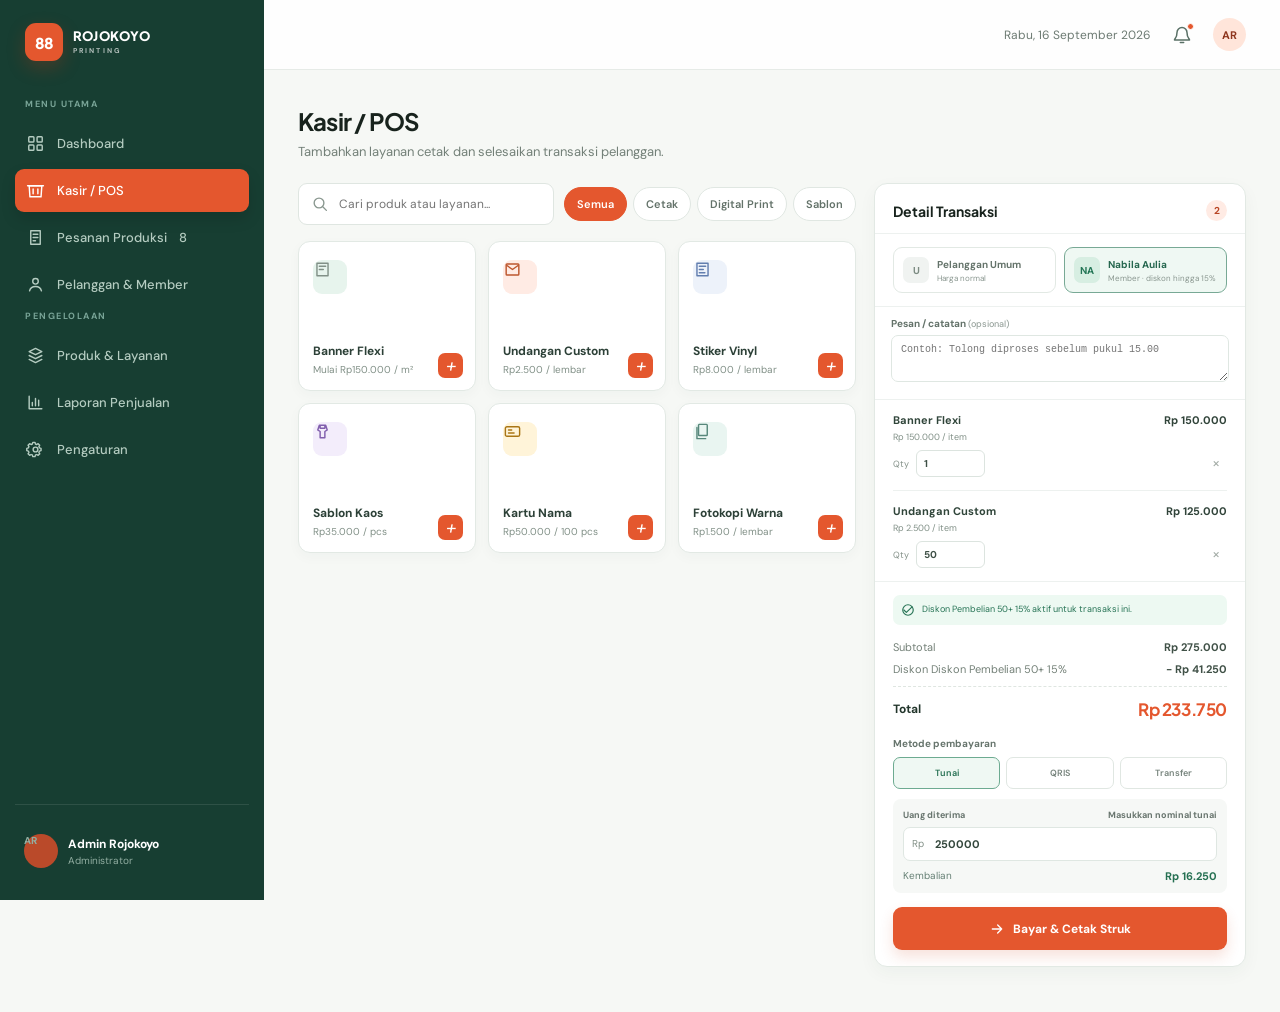
==== commit eaaf92b1: "Tambah menu produk dan layanan" ====
--- a/pos.html
+++ b/pos.html
@@ -29,7 +29,7 @@
       </aside>
       <div class="sidebar-overlay" id="sidebarOverlay"></div>
       <main class="dashboard-main">
-        <header class="dashboard-header"><button class="menu-button" id="sidebarToggle" type="button" aria-label="Buka menu"><svg viewBox="0 0 24 24"><path d="M4 7h16M4 12h16M4 17h16"/></svg></button><div class="dashboard-header__right"><span class="header-date">Transaksi baru · 16 Sep 2026</span><button class="notification-button" type="button" aria-label="Notifikasi"><svg viewBox="0 0 24 24"><path d="M18 9a6 6 0 0 0-12 0c0 7-3 7-3 9h18c0-2-3-2-3-9M10 21h4"/></svg><i></i></button><span class="header-avatar">AR</span></div></header>
+        <header class="dashboard-header"><button class="menu-button" id="sidebarToggle" type="button" aria-label="Buka menu"><svg viewBox="0 0 24 24"><path d="M4 7h16M4 12h16M4 17h16"/></svg></button><div class="dashboard-header__right"><span class="header-date">Rabu, 16 September 2026</span><button class="notification-button" type="button" aria-label="Notifikasi"><svg viewBox="0 0 24 24"><path d="M18 9a6 6 0 0 0-12 0c0 7-3 7-3 9h18c0-2-3-2-3-9M10 21h4"/></svg><i></i></button><span class="header-avatar">AR</span></div></header>
         <div class="dashboard-content pos-content">
           <section class="pos-title"><h1>Kasir / POS</h1><p>Tambahkan layanan cetak dan selesaikan transaksi pelanggan.</p></section>
           <div class="pos-layout">
@@ -49,7 +49,9 @@
         </div>
       </main>
     </div>
-    <div class="receipt-modal" id="receiptModal" role="dialog" aria-modal="true" aria-label="Transaksi berhasil"><div class="receipt-dialog"><section class="receipt-success"><span class="receipt-success__icon"><svg viewBox="0 0 24 24"><path d="m5 12 4.2 4.2L19 6.5"/></svg></span><h2>Transaksi berhasil</h2><p>Pesanan telah tersimpan dan siap diproses.</p></section><section class="receipt-paper"><div class="receipt-brand">88 ROJOKOYO<small>PRINTING &amp; ADVERTISING</small></div><p class="receipt-number">#TRX-2026-0916-024 · 16 Sep 2026, 10.30</p><section class="receipt-order"><header class="receipt-order__heading"><span>Rincian Pesanan</span><span>Total</span></header><div id="receiptOrderItems"></div></section><div class="receipt-lines"><div class="receipt-line"><span>Pelanggan</span><b id="receiptCustomer">Nabila A. (Member)</b></div><div class="receipt-line" id="receiptCustomerNoteRow" hidden><span>Catatan</span><b id="receiptCustomerNote"></b></div><div class="receipt-line"><span>Total item</span><b id="receiptItems">51 item</b></div><div class="receipt-line"><span>Pembayaran</span><b id="receiptPayment">Tunai</b></div><div class="receipt-line"><span>Diskon</span><b id="receiptDiscount">- Rp 41.250</b></div><div class="receipt-line" id="receiptCashPaidRow"><span>Uang diterima</span><b id="receiptCashPaid">Rp 250.000</b></div><div class="receipt-line" id="receiptChangeRow"><span>Kembalian</span><b id="receiptChange">Rp 16.250</b></div></div><div class="receipt-total"><span>TOTAL</span><b id="receiptTotal">Rp 233.750</b></div><div class="receipt-actions"><button id="closeReceipt" type="button">Tutup</button><button id="printReceipt" type="button">Cetak Struk</button></div></section></div></div>
+    <div class="receipt-modal" id="receiptModal" role="dialog" aria-modal="true" aria-label="Detail transaksi"><div class="receipt-dialog"><section class="receipt-success"><span class="receipt-success__icon"><svg viewBox="0 0 24 24"><path d="m5 12 4.2 4.2L19 6.5"/></svg></span><h2>Detail Transaksi</h2><p>Periksa detail pesanan sebelum memproses transaksi.</p></section><section class="receipt-paper"><div class="receipt-brand">88 ROJOKOYO<small>PRINTING &amp; ADVERTISING</small></div><p class="receipt-number">#TRX-2026-0916-024 · 16 Sep 2026, 10.30</p><section class="receipt-customer-info"><header class="receipt-section-heading">Informasi Pesanan</header><div class="receipt-line"><span>Pelanggan</span><b id="receiptCustomer">Nabila A. (Member)</b></div><div class="receipt-line" id="receiptCustomerNoteRow" hidden><span>Catatan</span><b id="receiptCustomerNote"></b></div></section><section class="receipt-order"><header class="receipt-order__heading"><span>Rincian Pesanan</span><span>Total</span></header><div id="receiptOrderItems"></div></section><div class="receipt-lines"><div class="receipt-line"><span>Total item</span><b id="receiptItems">51 item</b></div><div class="receipt-line"><span>Pembayaran</span><b id="receiptPayment">Tunai</b></div><div class="receipt-line"><span>Subtotal</span><b id="receiptSubtotal">Rp 275.000</b></div><div class="receipt-line"><span>Diskon</span><b id="receiptDiscount">- Rp 41.250</b></div></div><div class="receipt-total"><span>TOTAL</span><b id="receiptTotal">Rp 233.750</b></div><div class="receipt-cash-summary" id="receiptCashSummary"><div class="receipt-line" id="receiptCashPaidRow"><span>Uang diterima</span><b id="receiptCashPaid">Rp 250.000</b></div><div class="receipt-line" id="receiptChangeRow"><span>Kembalian</span><b id="receiptChange">Rp 16.250</b></div></div><footer class="receipt-footer">Terima kasih telah mempercayakan kebutuhan percetakan Anda kepada 88 Rojokoyo.</footer><div class="receipt-actions"><button id="closeReceipt" type="button">Tutup</button><button id="printReceipt" type="button">Cetak Struk</button><button class="process-transaction-button" id="processTransaction" type="button">Proses Transaksi</button></div></section></div></div>
+    <div class="transaction-modal" id="processConfirmModal" role="dialog" aria-modal="true" aria-labelledby="processConfirmTitle"><div class="transaction-modal__dialog"><span class="transaction-modal__icon transaction-modal__icon--question">?</span><h2 id="processConfirmTitle">Proses transaksi ini?</h2><p>Pesanan akan masuk ke daftar produksi dan siap untuk dikerjakan.</p><div class="transaction-modal__actions"><button id="cancelProcess" type="button">Tidak</button><button class="transaction-modal__primary" id="confirmProcess" type="button">Ya, Proses</button></div></div></div>
+    <div class="transaction-modal" id="processSuccessModal" role="dialog" aria-modal="true" aria-labelledby="processSuccessTitle"><div class="transaction-modal__dialog"><span class="transaction-modal__icon transaction-modal__icon--success"><svg viewBox="0 0 24 24"><path d="m5 12 4.2 4.2L19 6.5"/></svg></span><h2 id="processSuccessTitle">Transaksi diproses</h2><p>Pesanan berhasil masuk ke daftar produksi dengan status Diproses.</p><div class="transaction-modal__actions transaction-modal__actions--single"><button class="transaction-modal__primary" id="closeProcessSuccess" type="button">Selesai</button></div></div></div>
     <script src="script.js"></script>
   </body>
 </html>
--- a/style.css
+++ b/style.css
@@ -848,6 +848,7 @@
 
 .dashboard-header__right {
   display: flex;
+  margin-left: auto;
   align-items: center;
   gap: 12px;
 }
@@ -1941,6 +1942,23 @@
   text-align: center;
 }
 
+.receipt-customer-info {
+  padding: 9px 0;
+  border-top: 1px dashed #d9e2dc;
+  border-bottom: 1px dashed #d9e2dc;
+}
+
+.receipt-section-heading {
+  margin-bottom: 7px;
+  color: #89958e;
+  font-size: 8px;
+  font-weight: 700;
+  letter-spacing: .4px;
+  text-transform: uppercase;
+}
+
+.receipt-customer-info .receipt-line { margin: 5px 0; }
+
 .receipt-order {
   padding: 9px 0;
   border-top: 1px dashed #d9e2dc;
@@ -2004,6 +2022,24 @@
   color: var(--orange);
   font-family: "Plus Jakarta Sans", sans-serif;
   font-size: 16px;
+}
+
+.receipt-cash-summary {
+  margin-top: 11px;
+  padding-top: 7px;
+  border-top: 1px dashed #d9e2dc;
+}
+
+.receipt-cash-summary .receipt-line { margin: 5px 0; }
+
+.receipt-footer {
+  margin-top: 14px;
+  padding-top: 10px;
+  border-top: 1px dashed #d9e2dc;
+  color: #7e8c84;
+  font-size: 9px;
+  line-height: 1.5;
+  text-align: center;
 }
 
 .receipt-actions {
@@ -2029,6 +2065,10 @@
   color: white;
   background: var(--orange);
 }
+
+.receipt-actions { grid-template-columns: 1fr 1fr 1.25fr; }
+.process-transaction-button { border-color: #28775a !important; background: #28775a !important; }
+.transaction-modal { position: fixed; z-index: 70; inset: 0; display: grid; padding: 20px; place-items: center; opacity: 0; pointer-events: none; background: rgba(18,42,33,.55); transition: opacity .2s; }.transaction-modal.is-open { opacity: 1; pointer-events: auto; }.transaction-modal__dialog { width: min(100%, 335px); padding: 25px 22px 21px; border-radius: 14px; background: white; box-shadow: 0 20px 45px rgba(12,32,24,.25); text-align: center; transform: translateY(10px) scale(.98); transition: .2s; }.transaction-modal.is-open .transaction-modal__dialog { transform: translateY(0) scale(1); }.transaction-modal__icon { display: grid; width: 42px; height: 42px; margin: 0 auto 13px; place-items: center; border-radius: 50%; font-family: "Plus Jakarta Sans", sans-serif; font-size: 21px; font-weight: 800; }.transaction-modal__icon--question { color: #a36b16; background: #fff1d2; }.transaction-modal__icon--success { color: #28775a; background: #dff3e7; }.transaction-modal__icon svg { width: 23px; height: 23px; fill: none; stroke: currentColor; stroke-linecap: round; stroke-linejoin: round; stroke-width: 2.5; }.transaction-modal h2 { margin: 0; color: #2e4338; font-family: "Plus Jakarta Sans", sans-serif; font-size: 17px; letter-spacing: -.4px; }.transaction-modal p { margin: 9px 0 0; color: #738078; font-size: 11px; line-height: 1.55; }.transaction-modal__actions { display: grid; grid-template-columns: 1fr 1.2fr; gap: 8px; margin-top: 20px; }.transaction-modal__actions button { height: 38px; border: 1px solid #dce6e0; border-radius: 8px; color: #617168; background: white; font-size: 10px; font-weight: 700; cursor: pointer; }.transaction-modal__actions .transaction-modal__primary { border-color: #28775a; color: white; background: #28775a; }.transaction-modal__actions--single { grid-template-columns: 1fr; }
 
 @media (min-width: 600px) {
   .product-grid {
@@ -2408,8 +2448,26 @@
 .production-stat--all:hover, .production-stat--all.is-active { border-color: #c6cfca; background: #fafbfa; }
 .customer-cell .customer-cell__avatar { display: grid; margin-top: 0; place-items: center; line-height: 1; }
 .member-result .member-result__avatar { display: grid; margin-top: 0; place-items: center; line-height: 1; }
+.production-customer .production-customer__avatar { display: grid; margin-top: 0; place-items: center; line-height: 1; }
+.production-customer a { display: none; }
 .regular-customer-fields { display: none; padding: 0 16px 12px; border-bottom: 1px solid #edf1ef; }.regular-customer-fields.is-open { display: block; }.regular-customer-fields label { display: block; margin-top: 10px; color: #637269; font-size: 10px; font-weight: 700; }.regular-customer-fields label span { color: var(--orange); }.regular-customer-fields label small { color: #98a39d; font-size: 9px; font-weight: 500; }.regular-customer-fields input, .regular-customer-fields textarea { width: 100%; margin-top: 5px; border: 1px solid #dfe7e2; border-radius: 7px; outline: 0; color: #33473c; background: white; font-size: 10px; }.regular-customer-fields input { height: 34px; padding: 0 9px; }.regular-customer-fields textarea { min-height: 47px; padding: 8px 9px; resize: vertical; }.regular-customer-fields input:focus, .regular-customer-fields textarea:focus { border-color: #73a991; box-shadow: 0 0 0 3px rgba(43,132,95,.1); }.regular-customer-fields input.is-invalid { border-color: #d85a42; }.regular-field-error { min-height: 10px; margin: 3px 0 -4px; color: #c84a32; font-size: 9px; }
 .order-note-field { padding: 10px 16px 12px; border-bottom: 1px solid #edf1ef; }.order-note-field label { display: block; color: #637269; font-size: 10px; font-weight: 700; }.order-note-field label small { color: #98a39d; font-size: 9px; font-weight: 500; }.order-note-field textarea { width: 100%; min-height: 47px; margin-top: 5px; padding: 8px 9px; border: 1px solid #dfe7e2; border-radius: 7px; outline: 0; color: #33473c; background: white; font-size: 10px; resize: vertical; }.order-note-field textarea:focus { border-color: #73a991; box-shadow: 0 0 0 3px rgba(43,132,95,.1); }
+
+/* Customers & members */
+.customer-content { max-width: 1500px; }.customer-title { display: flex; flex-wrap: wrap; align-items: end; justify-content: space-between; gap: 14px; margin-bottom: 22px; }.customer-title h1 { margin: 0; font-family: "Plus Jakarta Sans", sans-serif; font-size: 24px; letter-spacing: -.8px; }.customer-title p { margin: 7px 0 0; color: #738078; font-size: 13px; }.customer-stats { display: grid; grid-template-columns: repeat(2,minmax(0,1fr)); gap: 10px; }.customer-stat { display: flex; min-height: 93px; flex-direction: column; align-items: flex-start; justify-content: center; padding: 13px; border: 1px solid #e2e9e4; border-radius: 11px; color: #6d7b73; background: white; box-shadow: 0 4px 13px rgba(34,61,48,.03); text-align: left; }.customer-stat:not(.customer-stat--static) { cursor: pointer; }.customer-stat.is-active { border-color: #c6cfca; background: #fafbfa; }.customer-stat__icon { display: grid; width: 28px; height: 28px; margin-bottom: 7px; place-items: center; border-radius: 8px; }.customer-stat__icon svg { width: 16px; height: 16px; fill: none; stroke: currentColor; stroke-linecap: round; stroke-linejoin: round; stroke-width: 1.8; }.customer-stat__icon--gray { color: #66736c; background: #edf1ef; }.customer-stat__icon--purple { color: #7654a7; background: #f1eafa; }.customer-stat__icon--blue { color: #4b79b5; background: #e9f1fb; }.customer-stat__icon--orange { color: #bf592f; background: #ffebe4; }.customer-stat strong, .customer-stat > span:last-child { display: block; }.customer-stat strong { color: #34493e; font-family: "Plus Jakarta Sans", sans-serif; font-size: 16px; letter-spacing: -.4px; }.customer-stat > span:last-child { margin-top: 4px; font-size: 10px; font-weight: 700; }.customer-panel { margin-top: 18px; overflow: hidden; border: 1px solid #e2e9e4; border-radius: 13px; background: white; box-shadow: 0 5px 16px rgba(34,61,48,.035); }.customer-tools { display: flex; flex-wrap: wrap; gap: 10px; padding: 14px; border-bottom: 1px solid #edf1ef; }.customer-search { position: relative; flex: 1 1 210px; }.customer-search svg { position: absolute; top: 50%; left: 11px; width: 17px; height: 17px; fill: none; stroke: #89978f; stroke-linecap: round; stroke-linejoin: round; stroke-width: 1.8; transform: translateY(-50%); }.customer-search input { width: 100%; height: 38px; padding: 0 10px 0 36px; border: 1px solid #dfe6e1; border-radius: 8px; outline: 0; color: #45584d; font-size: 11px; }.customer-search input:focus { border-color: #e68866; box-shadow: 0 0 0 3px rgba(228,87,46,.1); }.customer-filter-tabs { display: flex; gap: 5px; overflow-x: auto; }.customer-filter-tabs button { height: 38px; padding: 0 10px; border: 1px solid #dfe6e1; border-radius: 8px; color: #708077; background: white; font-size: 10px; font-weight: 700; white-space: nowrap; cursor: pointer; }.customer-filter-tabs button.is-active { border-color: #8e9b94; color: #45584d; background: #f4f6f4; }.customer-table-wrap { overflow-x: auto; }.customer-table { width: 100%; min-width: 720px; border-collapse: collapse; text-align: left; }.customer-table th { padding: 12px 16px; color: #8a978f; background: #fafcfb; font-size: 9px; font-weight: 700; letter-spacing: .4px; text-transform: uppercase; }.customer-table td { padding: 13px 16px; border-top: 1px solid #edf1ef; color: #68776e; font-size: 11px; }.customer-table-profile { display: flex; align-items: center; gap: 8px; }.customer-table-avatar { display: grid; width: 28px; height: 28px; flex: 0 0 auto; place-items: center; border-radius: 8px; color: #397e60; background: #e0f1e8; font-size: 9px; font-weight: 700; }.customer-table-profile strong, .customer-table-profile span { display: block; }.customer-table-profile strong { color: #3c5046; font-size: 10px; }.customer-table-profile span { margin-top: 3px; color: #8b978f; font-size: 9px; }.customer-type { display: inline-block; padding: 5px 7px; border-radius: 20px; font-size: 9px; font-weight: 700; }.customer-type--member { color: #7654a7; background: #f1eafa; }.customer-type--regular { color: #64736b; background: #edf1ef; }.customer-detail-button { height: 28px; padding: 0 9px; border: 1px solid #dce5df; border-radius: 7px; color: #507063; background: white; font-size: 9px; font-weight: 700; cursor: pointer; }.customer-detail-button:hover { border-color: #db8a6b; color: var(--orange); }.empty-customers { padding: 30px; margin: 0; color: #839188; font-size: 12px; text-align: center; }
+.customer-modal { position: fixed; z-index: 60; inset: 0; display: grid; padding: 14px; place-items: center; opacity: 0; pointer-events: none; background: rgba(18,42,33,.55); transition: opacity .2s; }.customer-modal.is-open { opacity: 1; pointer-events: auto; }.customer-modal__dialog { width: min(100%, 540px); max-height: calc(100vh - 28px); overflow: auto; border-radius: 14px; background: white; box-shadow: 0 20px 45px rgba(12,32,24,.25); transform: translateY(10px) scale(.98); transition: .2s; }.customer-modal.is-open .customer-modal__dialog { transform: translateY(0) scale(1); }.customer-modal__dialog--small { width: min(100%, 390px); }.customer-modal__header { display: flex; align-items: start; justify-content: space-between; padding: 18px 18px 14px; border-bottom: 1px solid #edf1ef; }.customer-modal__header h2 { margin: 0; font-family: "Plus Jakarta Sans", sans-serif; font-size: 17px; letter-spacing: -.4px; }.customer-modal__body { padding: 18px; }.customer-profile { display: flex; align-items: center; gap: 10px; }.customer-profile__avatar { display: grid; width: 40px; height: 40px; flex: 0 0 auto; place-items: center; border-radius: 10px; color: #397e60; background: #e0f1e8; font-size: 12px; font-weight: 700; }.customer-profile strong, .customer-profile span { display: block; }.customer-profile strong { color: #364b40; font-size: 13px; }.customer-profile > div span { margin-top: 4px; color: #839087; font-size: 10px; }.customer-profile__badge { margin-left: auto; padding: 5px 7px; border-radius: 20px; font-size: 9px; font-weight: 700; }.customer-overview { display: grid; grid-template-columns: repeat(3,1fr); gap: 8px; margin: 18px 0; }.customer-overview div { padding: 10px; border-radius: 8px; background: #f7f9f7; }.customer-overview span, .customer-overview strong { display: block; }.customer-overview span { color: #8a968f; font-size: 8px; }.customer-overview strong { margin-top: 5px; color: #3c5045; font-size: 10px; }.member-benefits { padding: 11px; border-radius: 9px; color: #604586; background: #f7f2fd; }.member-benefits[hidden] { display: none; }.member-benefits h3, .customer-history h3 { margin: 0 0 8px; font-size: 11px; }.member-benefits div { display: flex; justify-content: space-between; padding-top: 5px; font-size: 10px; }.member-benefits b { font-weight: 700; }.customer-history { margin-top: 17px; }.customer-history h3 { color: #43554b; }.customer-history__item { display: flex; align-items: center; justify-content: space-between; gap: 10px; padding: 10px 0; border-bottom: 1px solid #edf1ef; }.customer-history__item:last-child { border-bottom: 0; }.customer-history__item strong, .customer-history__item span { display: block; }.customer-history__item strong { color: #41554a; font-size: 10px; }.customer-history__item span { margin-top: 3px; color: #8b978f; font-size: 9px; }.customer-history__item b { color: #3c5045; font-size: 10px; }.add-customer-form { display: grid; gap: 14px; padding: 18px; }.add-customer-form label { color: #607168; font-size: 10px; font-weight: 700; }.add-customer-form input, .add-customer-form select { width: 100%; height: 38px; margin-top: 6px; padding: 0 9px; border: 1px solid #dce6e0; border-radius: 8px; outline: 0; color: #45584d; background: white; font-size: 11px; }.add-customer-form input:focus, .add-customer-form select:focus { border-color: #73a991; }.add-customer-form button { height: 39px; border: 0; border-radius: 8px; color: white; background: var(--orange); font-size: 11px; font-weight: 700; cursor: pointer; }
+@media (min-width: 620px) { .customer-stats { grid-template-columns: repeat(4,minmax(0,1fr)); }.customer-tools { flex-wrap: nowrap; }.customer-filter-tabs { flex: 0 0 auto; }.customer-modal__body { padding: 20px 22px; }.customer-modal__header { padding: 19px 22px 15px; } }
+.customer-table-profile .customer-table-avatar, .customer-profile .customer-profile__avatar { display: grid; margin-top: 0; place-items: center; line-height: 1; }
+.member-personal-info { display: grid; grid-template-columns: repeat(2, minmax(0, 1fr)); gap: 8px; margin-top: 16px; }.member-personal-info[hidden] { display: none; }.member-personal-info h3 { grid-column: 1 / -1; margin: 0 0 1px; color: #43554b; font-size: 11px; }.member-personal-info div { min-width: 0; padding: 9px 10px; border: 1px solid #edf1ef; border-radius: 8px; background: #fbfcfb; }.member-personal-info div:first-of-type { grid-column: 1 / -1; }.member-personal-info span, .member-personal-info strong { display: block; }.member-personal-info span { color: #8b978f; font-size: 8px; }.member-personal-info strong { margin-top: 4px; overflow: hidden; color: #43554b; font-size: 10px; line-height: 1.45; text-overflow: ellipsis; white-space: nowrap; }.customer-modal__actions { display: flex; justify-content: flex-end; gap: 8px; margin-top: 18px; padding-top: 15px; border-top: 1px solid #edf1ef; }.customer-modal__actions[hidden] { display: none; }.customer-modal__actions button { height: 35px; padding: 0 12px; border-radius: 8px; font-size: 10px; font-weight: 700; cursor: pointer; }.member-delete-button { border: 1px solid #f0c8bf; color: #bd523d; background: #fff8f6; }.member-edit-button { border: 1px solid #7654a7; color: white; background: #7654a7; }
+.member-discount-form header { display: block; }.member-discount-form header span { display: block; margin-top: 4px; color: #8b779f; font-size: 9px; line-height: 1.4; }.member-discount-options { display: grid; gap: 7px; }.member-discount-option { position: relative; display: grid; grid-template-columns: 18px minmax(0,1fr) 62px; gap: 8px; align-items: center; padding: 9px; border: 1px solid #e8dff3; border-radius: 8px; color: #846b99; background: rgba(255,255,255,.55); cursor: pointer; transition: .16s; }.member-discount-option.is-active { border-color: #bda8d9; color: #604586; background: white; }.member-discount-option > input { position: absolute; width: 1px; height: 1px; margin: 0; opacity: 0; }.member-discount-option__check { display: grid; width: 18px; height: 18px; place-items: center; border: 1px solid #cfc2dd; border-radius: 5px; color: transparent; background: white; font-size: 12px; font-weight: 800; }.member-discount-option.is-active .member-discount-option__check { border-color: #7654a7; color: white; background: #7654a7; }.member-discount-option__content strong, .member-discount-option__content small { display: block; }.member-discount-option__content strong { color: inherit; font-size: 10px; }.member-discount-option__content small { margin-top: 2px; color: #957fa7; font-size: 8px; font-weight: 500; }.member-discount-option__percent { position: relative; display: block; }.add-member-form .member-discount-option__percent input { width: 100%; height: 30px; margin: 0; padding: 0 15px 0 6px; border-color: #d9cbe7; border-radius: 6px; color: #604586; background: #fff; font-size: 10px; font-weight: 700; text-align: center; }.add-member-form .member-discount-option__percent input:disabled { color: #a99bb4; border-color: #e8dff0; background: #f4eff8; }.member-discount-option__percent i { position: absolute; top: 50%; right: 5px; color: #8d779e; font-size: 9px; font-style: normal; transform: translateY(-50%); }
+.add-member-form { display: grid; gap: 13px; padding: 18px; }.add-member-form label { color: #607168; font-size: 10px; font-weight: 700; }.add-member-form input, .add-member-form textarea { width: 100%; margin-top: 6px; padding: 0 9px; border: 1px solid #dce6e0; border-radius: 8px; outline: 0; color: #45584d; background: white; font-size: 11px; }.add-member-form input { height: 38px; }.add-member-form textarea { min-height: 52px; padding-top: 8px; resize: vertical; }.add-member-form input:focus, .add-member-form textarea:focus { border-color: #9374be; box-shadow: 0 0 0 3px rgba(118,84,167,.1); }.member-form-grid { display: grid; grid-template-columns: 1fr 1fr; gap: 9px; }.member-discount-form { padding: 11px; border-radius: 9px; background: #f7f2fd; }.member-discount-form header { display: flex; align-items: center; justify-content: space-between; margin-bottom: 9px; }.member-discount-form h3 { margin: 0; color: #604586; font-size: 11px; }.member-discount-form header button { padding: 0; border: 0; color: #7654a7; background: transparent; font-size: 9px; font-weight: 700; cursor: pointer; }.discount-row { display: grid; grid-template-columns: minmax(0,1fr) 65px 24px; gap: 6px; margin-top: 6px; }.discount-row:first-child { margin-top: 0; }.discount-row input { margin-top: 0; }.discount-row label { position: relative; }.discount-row label input { padding-right: 19px; }.discount-row label span { position: absolute; top: 50%; right: 7px; color: #8b779f; font-size: 10px; transform: translateY(-50%); }.remove-discount-row { display: grid; width: 24px; height: 38px; padding: 0; place-items: center; align-self: end; border: 0; border-radius: 7px; color: #9a829e; background: #eee5f7; font-size: 17px; cursor: pointer; }.add-member-form > button[type="submit"] { height: 39px; border: 0; border-radius: 8px; color: white; background: #7654a7; font-size: 11px; font-weight: 700; cursor: pointer; }
 .production-stat--processed:hover, .production-stat--processed.is-active { border-color: #efb59e; background: #fffaf8; }
 .production-stat--ready:hover, .production-stat--ready.is-active { border-color: #a7c8e9; background: #f7fbff; }
 .production-stat--complete:hover, .production-stat--complete.is-active { border-color: #9bcdb6; background: #f7fcf9; }
+.transaction-modal__icon--danger { color: #bd523d; background: #fde8e4; }.transaction-modal__actions .transaction-modal__primary--danger { border-color: #bd523d; background: #bd523d; }
+.member-discount-form header { display: block; }.add-member-form .member-discount-option > input { position: absolute; width: 1px; height: 1px; margin: 0; padding: 0; opacity: 0; }
+
+/* Product catalog */
+.catalog-content { max-width: 1500px; }.catalog-title { display: flex; flex-wrap: wrap; align-items: end; justify-content: space-between; gap: 14px; margin-bottom: 22px; }.catalog-title h1 { margin: 0; font-family: "Plus Jakarta Sans", sans-serif; font-size: 24px; letter-spacing: -.8px; }.catalog-title p { margin: 7px 0 0; color: #738078; font-size: 13px; }.catalog-stats { display: grid; grid-template-columns: repeat(2, minmax(0, 1fr)); gap: 10px; }.catalog-stat { display: flex; min-height: 93px; flex-direction: column; align-items: flex-start; justify-content: center; padding: 13px; border: 1px solid #e2e9e4; border-radius: 11px; color: #6d7b73; background: white; box-shadow: 0 4px 13px rgba(34,61,48,.03); text-align: left; }.catalog-stat:not(.catalog-stat--static) { cursor: pointer; }.catalog-stat.is-active { border-color: #c6cfca; background: #fafbfa; }.catalog-stat__icon { display: grid; width: 28px; height: 28px; margin-bottom: 7px; place-items: center; border-radius: 8px; }.catalog-stat__icon svg { width: 16px; height: 16px; fill: none; stroke: currentColor; stroke-linecap: round; stroke-linejoin: round; stroke-width: 1.8; }.catalog-stat__icon--gray { color: #66736c; background: #edf1ef; }.catalog-stat__icon--orange { color: #bf592f; background: #ffebe4; }.catalog-stat__icon--purple { color: #7654a7; background: #f1eafa; }.catalog-stat__icon--green { color: #397e60; background: #e0f1e8; }.catalog-stat strong, .catalog-stat > span:last-child { display: block; }.catalog-stat strong { color: #34493e; font-family: "Plus Jakarta Sans", sans-serif; font-size: 16px; letter-spacing: -.4px; }.catalog-stat > span:last-child { margin-top: 4px; font-size: 10px; font-weight: 700; }.catalog-panel { margin-top: 18px; overflow: hidden; border: 1px solid #e2e9e4; border-radius: 13px; background: white; box-shadow: 0 5px 16px rgba(34,61,48,.035); }.catalog-tools { display: flex; flex-wrap: wrap; gap: 10px; padding: 14px; border-bottom: 1px solid #edf1ef; }.catalog-search { position: relative; flex: 1 1 210px; }.catalog-search svg { position: absolute; top: 50%; left: 11px; width: 17px; height: 17px; fill: none; stroke: #89978f; stroke-linecap: round; stroke-linejoin: round; stroke-width: 1.8; transform: translateY(-50%); }.catalog-search input { width: 100%; height: 38px; padding: 0 10px 0 36px; border: 1px solid #dfe6e1; border-radius: 8px; outline: 0; color: #45584d; font-size: 11px; }.catalog-search input:focus { border-color: #e68866; box-shadow: 0 0 0 3px rgba(228,87,46,.1); }.catalog-filter-tabs, .catalog-category-row { display: flex; gap: 5px; overflow-x: auto; }.catalog-filter-tabs button, .catalog-category-row button { height: 38px; padding: 0 10px; border: 1px solid #dfe6e1; border-radius: 8px; color: #708077; background: white; font-size: 10px; font-weight: 700; white-space: nowrap; cursor: pointer; }.catalog-filter-tabs button.is-active { border-color: #8e9b94; color: #45584d; background: #f4f6f4; }.catalog-category-row { padding: 10px 14px; border-bottom: 1px solid #edf1ef; }.catalog-category-row button { height: 28px; font-size: 9px; }.catalog-category-row button.is-active { border-color: #e3a18a; color: #bd5833; background: #fff8f5; }.catalog-table-wrap { overflow-x: auto; }.catalog-table { width: 100%; min-width: 750px; border-collapse: collapse; text-align: left; }.catalog-table th { padding: 12px 16px; color: #8a978f; background: #fafcfb; font-size: 9px; font-weight: 700; letter-spacing: .4px; text-transform: uppercase; }.catalog-table td { padding: 13px 16px; border-top: 1px solid #edf1ef; color: #68776e; font-size: 11px; }.catalog-name strong, .catalog-name span { display: block; }.catalog-name strong { color: #3c5046; font-size: 10px; }.catalog-name span { max-width: 210px; margin-top: 3px; overflow: hidden; color: #8b978f; font-size: 9px; text-overflow: ellipsis; white-space: nowrap; }.catalog-type, .catalog-status { display: inline-block; padding: 5px 7px; border-radius: 20px; font-size: 9px; font-weight: 700; }.catalog-type--product { color: #bb592e; background: #fff0e9; }.catalog-type--service { color: #7654a7; background: #f1eafa; }.catalog-status--active { color: #397e60; background: #e0f1e8; }.catalog-status--inactive { color: #64736b; background: #edf1ef; }.catalog-action { height: 28px; padding: 0 9px; border: 1px solid #dce5df; border-radius: 7px; color: #507063; background: white; font-size: 9px; font-weight: 700; cursor: pointer; }.catalog-action:hover { border-color: #db8a6b; color: var(--orange); }.empty-catalog { padding: 30px; margin: 0; color: #839188; font-size: 12px; text-align: center; }.product-form { display: grid; gap: 13px; padding: 18px; }.product-form label { color: #607168; font-size: 10px; font-weight: 700; }.product-form label small { color: #98a39d; font-size: 9px; font-weight: 500; }.product-form input:not([type="checkbox"]), .product-form select, .product-form textarea { width: 100%; margin-top: 6px; padding: 0 9px; border: 1px solid #dce6e0; border-radius: 8px; outline: 0; color: #45584d; background: white; font-size: 11px; }.product-form input:not([type="checkbox"]), .product-form select { height: 38px; }.product-form textarea { min-height: 52px; padding-top: 8px; resize: vertical; }.product-form input:focus, .product-form select:focus, .product-form textarea:focus { border-color: #e68866; box-shadow: 0 0 0 3px rgba(228,87,46,.1); }.product-form-grid { display: grid; grid-template-columns: 1fr 1fr; gap: 9px; }.product-status-toggle { display: flex; align-items: center; gap: 8px; cursor: pointer; }.product-status-toggle input { position: absolute; opacity: 0; }.product-status-toggle span { width: 29px; height: 17px; border-radius: 20px; background: #cbd6d0; transition: .18s; }.product-status-toggle span::after { display: block; width: 13px; height: 13px; margin: 2px; border-radius: 50%; background: white; content: ""; transition: .18s; }.product-status-toggle input:checked + span { background: #397e60; }.product-status-toggle input:checked + span::after { transform: translateX(12px); }.product-form > button[type="submit"] { height: 39px; border: 0; border-radius: 8px; color: white; background: var(--orange); font-size: 11px; font-weight: 700; cursor: pointer; }
+@media (min-width: 620px) { .catalog-stats { grid-template-columns: repeat(4, minmax(0, 1fr)); }.catalog-tools { flex-wrap: nowrap; }.catalog-filter-tabs { flex: 0 0 auto; } }
+.catalog-actions { display: flex; gap: 5px; }.catalog-action--delete { border-color: #f0d2ca; color: #bd523d; background: #fff9f7; }.catalog-action--delete:hover { border-color: #d87b67; color: #a84632; background: #fff4f1; }
